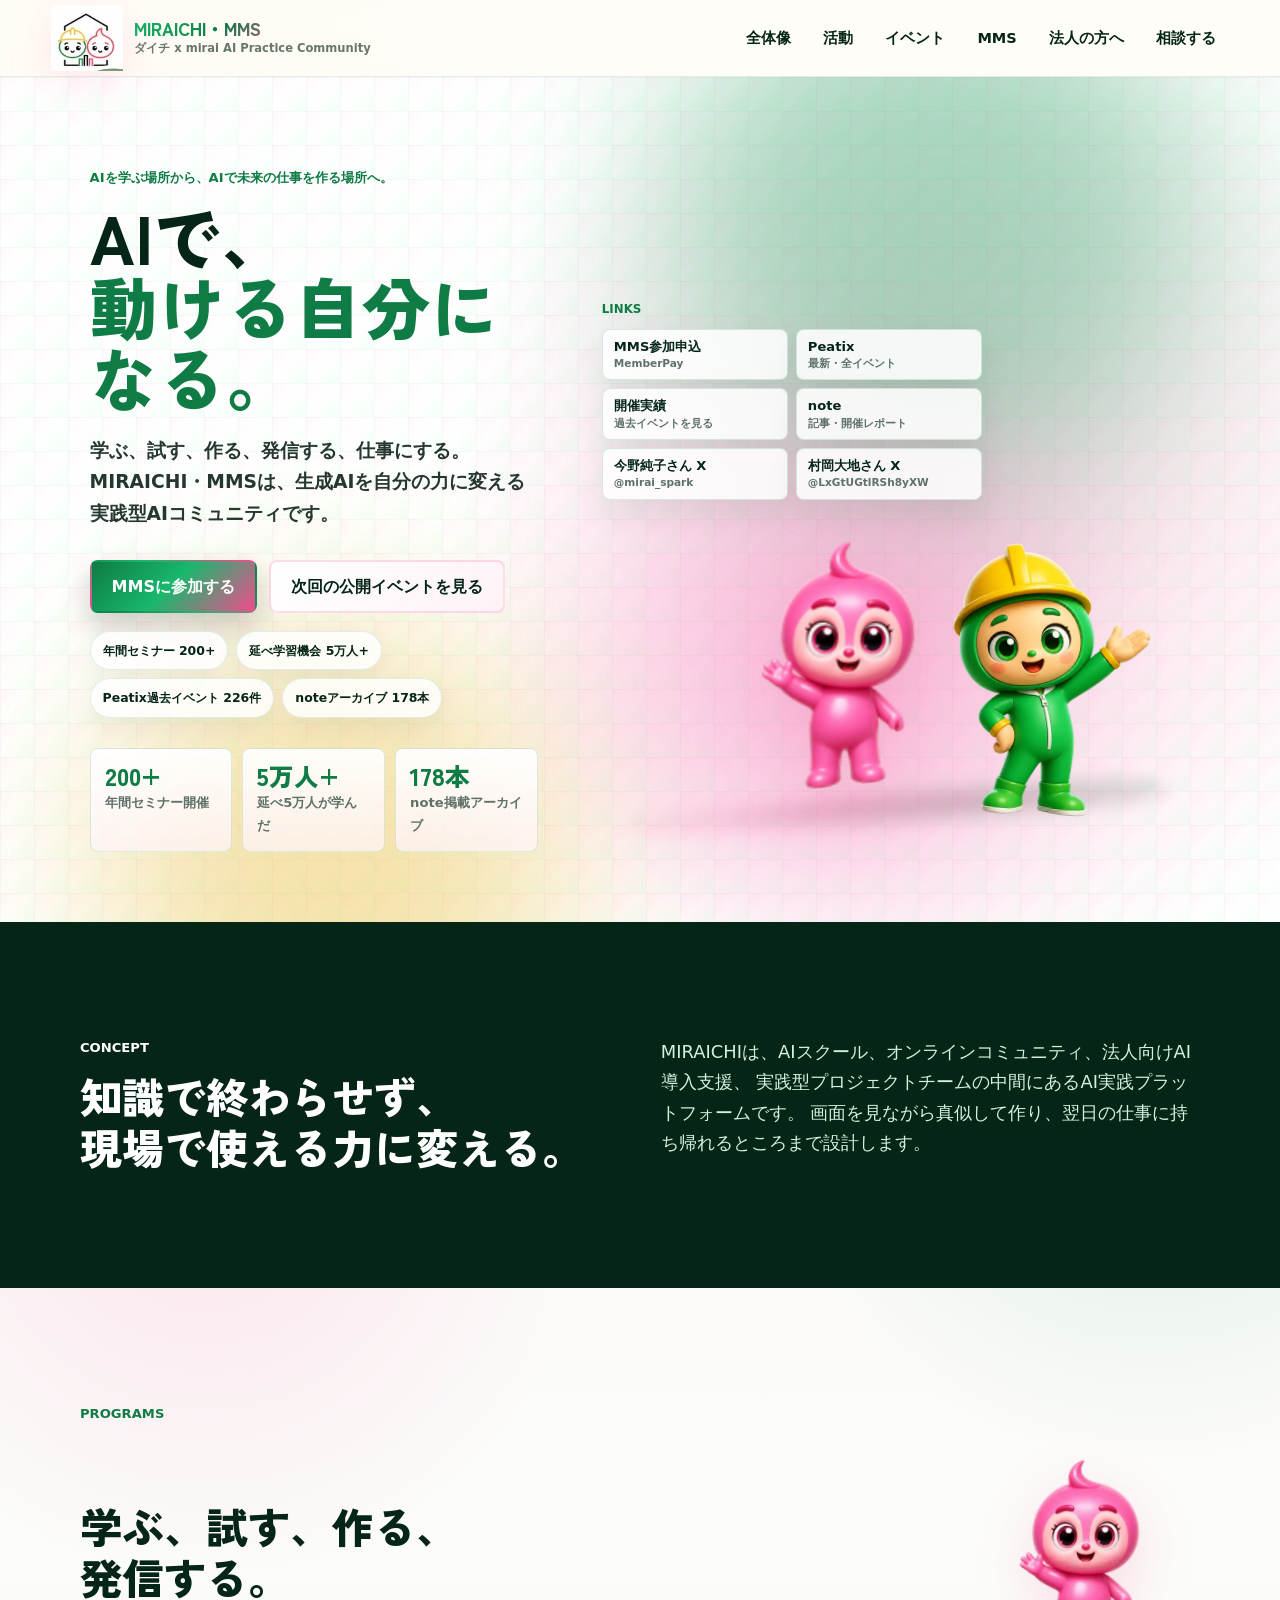
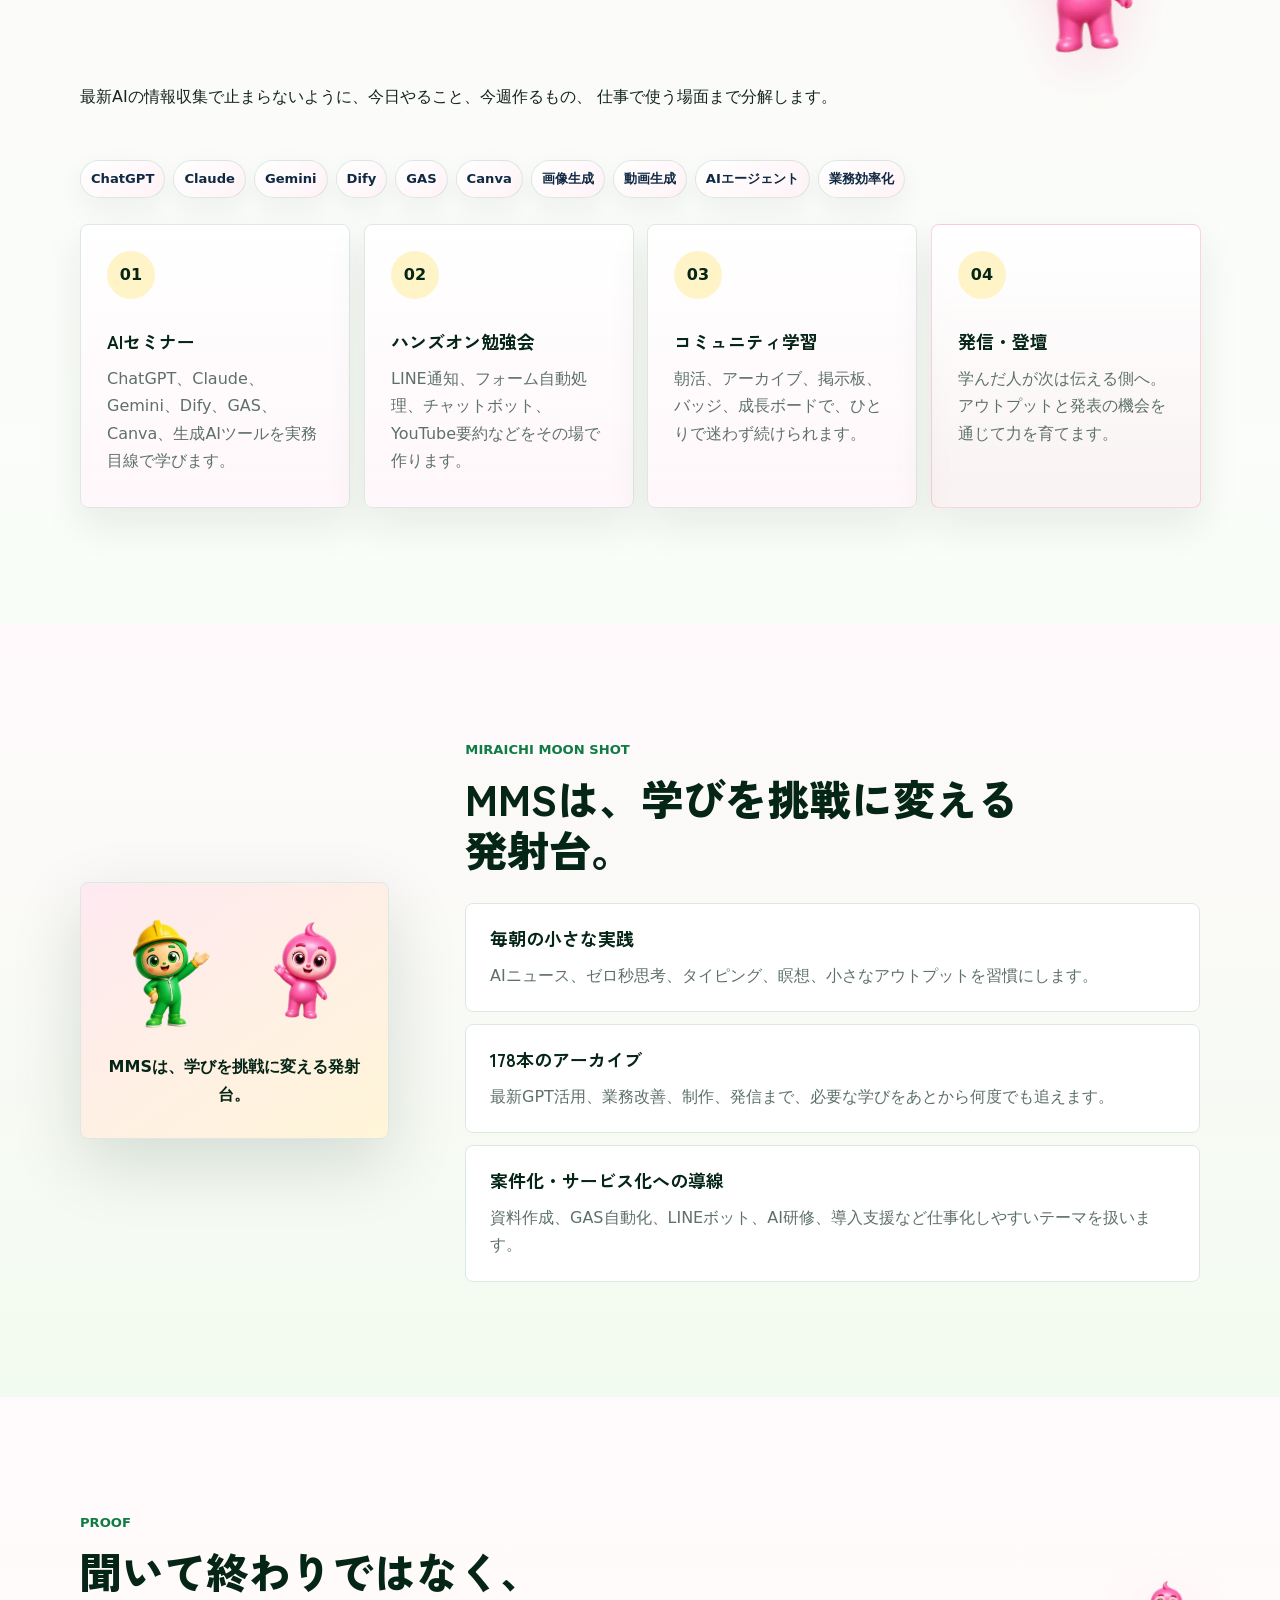
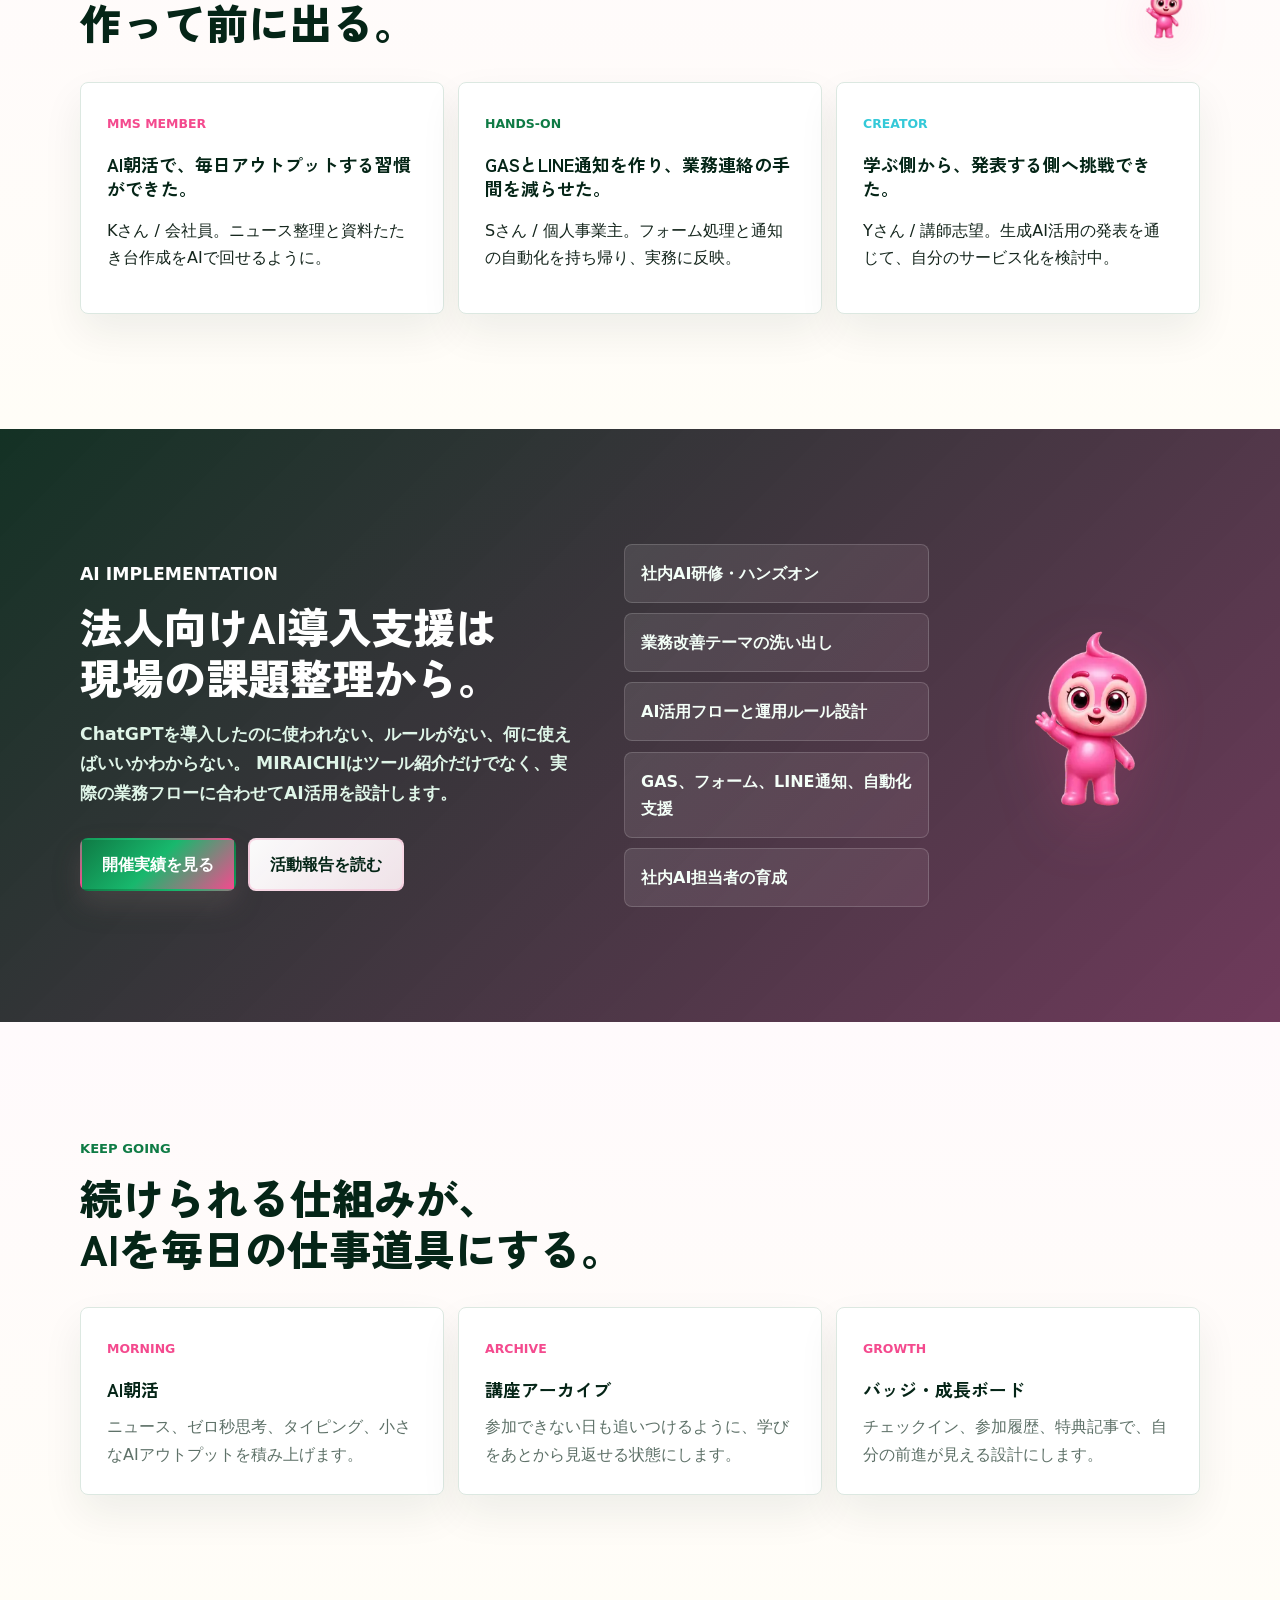
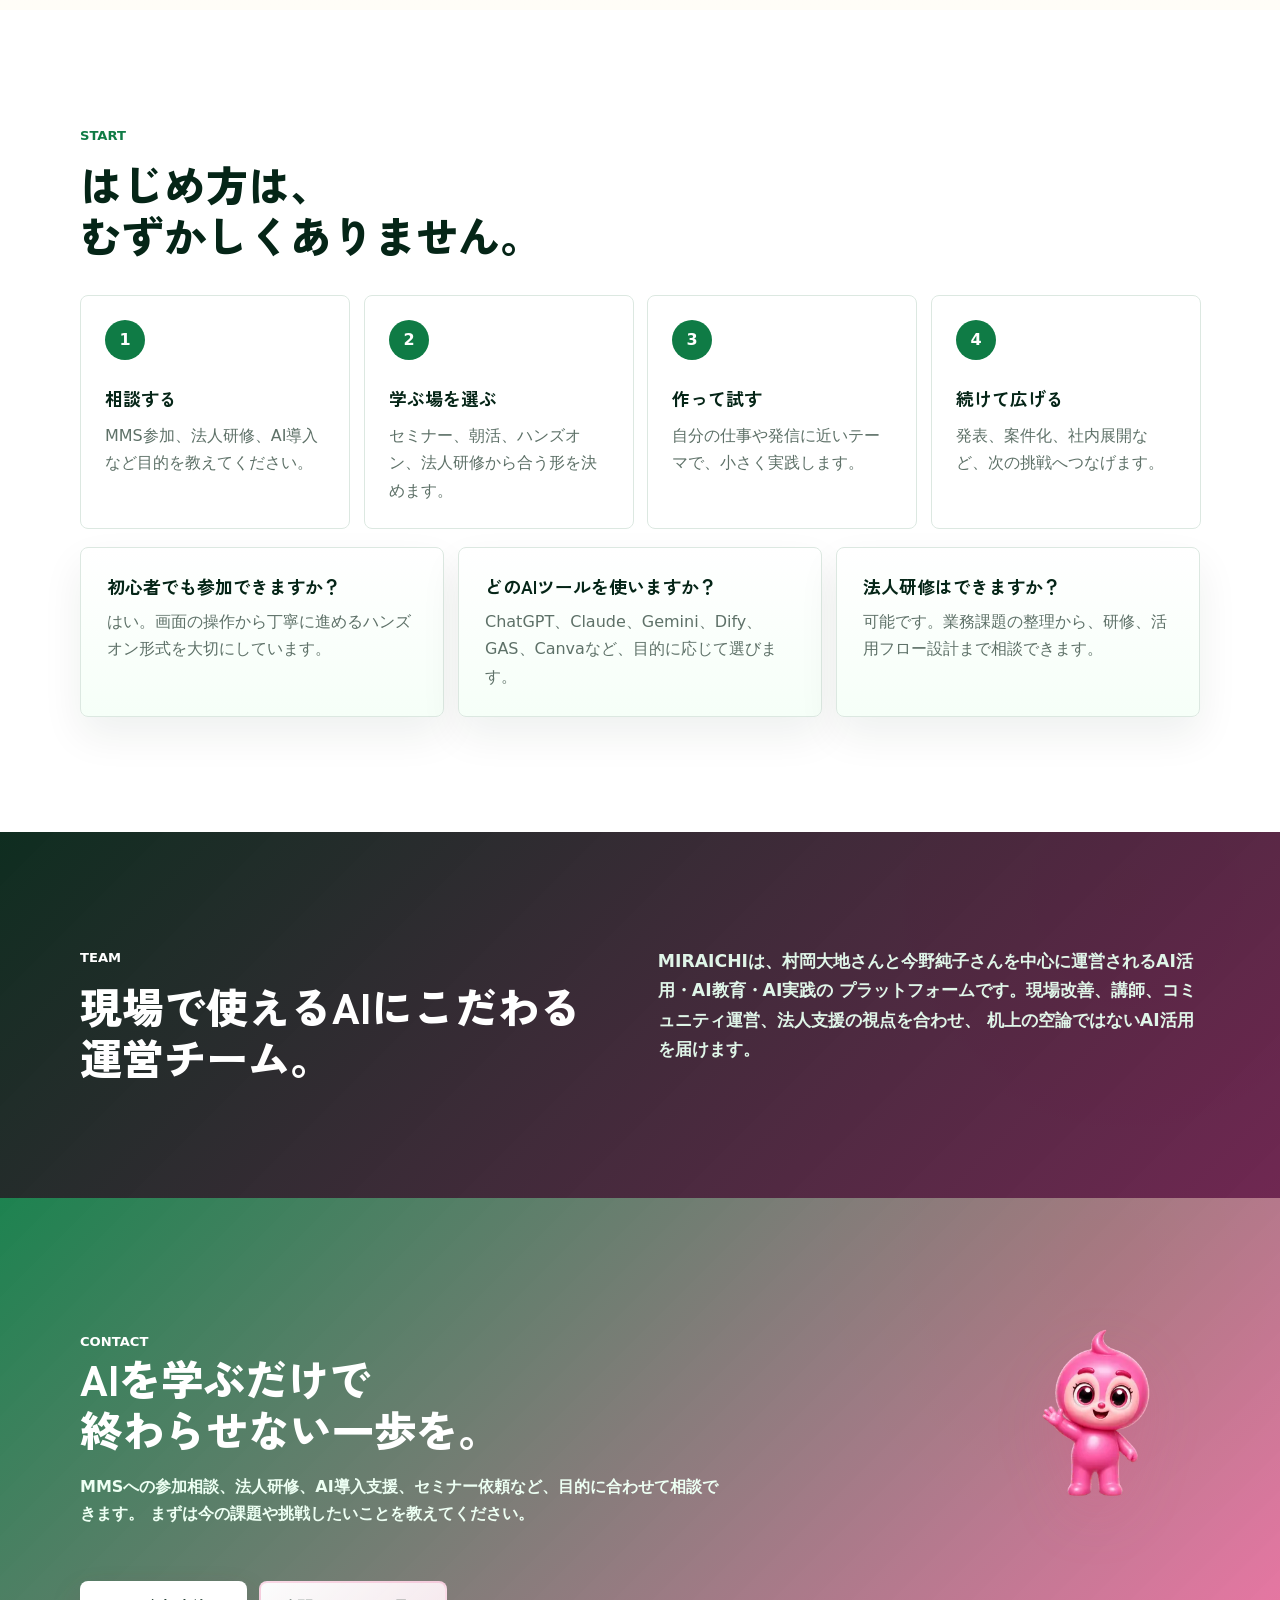
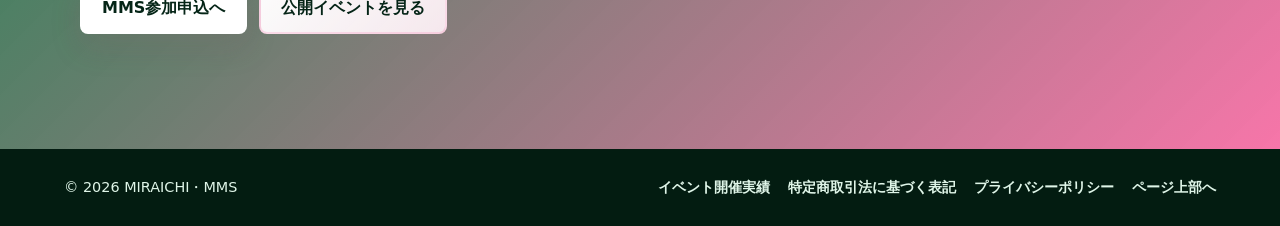
==== index.html @ 36fb7cb3 "Rename mascots to Daichi and mirai" ====
<!doctype html>
<html lang="ja">
  <head>
    <meta charset="utf-8" />
    <meta name="viewport" content="width=device-width, initial-scale=1" />
    <meta
      name="description"
      content="MIRAICHI・MMSは、生成AIを学び、試し、作り、発信し、仕事に変えるためのAI実践コミュニティです。個人の学習継続から法人のAI導入支援まで伴走します。"
    />
    <meta property="og:type" content="website" />
    <meta property="og:locale" content="ja_JP" />
    <meta property="og:site_name" content="MIRAICHI・MMS" />
    <meta property="og:title" content="MIRAICHI・MMS | AIで動ける人を育てる実践コミュニティ" />
    <meta
      property="og:description"
      content="学ぶ、試す、作る、発信する、仕事にする。生成AIを自分の力に変えるAI実践コミュニティです。"
    />
    <!-- TODO: 公開ドメイン確定後、og:imageを https://.../assets/og-miraichi-mms.png の絶対URLへ差し替える -->
    <meta property="og:image" content="assets/og-miraichi-mms.png" />
    <meta name="twitter:card" content="summary_large_image" />
    <link rel="canonical" href="/" />
    <title>MIRAICHI・MMS | AIで動ける人を育てる実践コミュニティ</title>
    <link rel="icon" href="favicon.svg" type="image/svg+xml" />
    <link rel="preconnect" href="https://fonts.googleapis.com" />
    <link rel="preconnect" href="https://fonts.gstatic.com" crossorigin />
    <link
      href="https://fonts.googleapis.com/css2?family=Zen+Kaku+Gothic+New:wght@700;900&display=swap&text=%2B0123456789ABCDEFGHIJKLMNOPQRSTUVWXYZabcdefghijklmnopqrstuvwxyz%E3%80%81%E3%80%82%E3%81%82%E3%81%84%E3%81%88%E3%81%8B%E3%81%8C%E3%81%8D%E3%81%8F%E3%81%91%E3%81%92%E3%81%93%E3%81%95%E3%81%97%E3%81%98%E3%81%99%E3%81%9A%E3%81%9B%E3%81%9F%E3%81%A0%E3%81%A3%E3%81%A5%E3%81%A6%E3%81%A7%E3%81%A8%E3%81%A9%E3%81%AA%E3%81%AB%E3%81%AE%E3%81%AF%E3%81%B6%E3%81%B8%E3%81%BE%E3%81%BF%E3%82%80%E3%82%81%E3%82%82%E3%82%89%E3%82%8A%E3%82%8B%E3%82%8C%E3%82%8F%E3%82%92%E3%82%93%E3%82%A2%E3%82%A3%E3%82%A4%E3%82%A6%E3%82%AA%E3%82%AB%E3%82%B0%E3%82%B3%E3%82%B5%E3%82%B7%E3%82%B8%E3%82%B9%E3%82%BA%E3%82%BB%E3%83%81%E3%83%83%E3%83%84%E3%83%86%E3%83%88%E3%83%89%E3%83%8A%E3%83%8B%E3%83%8F%E3%83%90%E3%83%93%E3%83%96%E3%83%97%E3%83%9C%E3%83%9D%E3%83%9F%E3%83%A0%E3%83%A5%E3%83%A9%E3%83%AA%E3%83%AB%E3%83%AD%E3%83%B3%E3%83%BB%E3%83%BC%E4%B8%80%E4%B8%8A%E4%BA%8B%E4%BA%BA%E4%BB%95%E4%BB%A5%E4%BB%B6%E4%BC%9A%E4%BD%9C%E4%BD%BF%E4%BF%A1%E4%BF%AE%E5%81%B4%E5%85%A5%E5%85%B7%E5%87%BA%E5%88%86%E5%88%9D%E5%89%8D%E5%8A%9B%E5%8A%A0%E5%8B%89%E5%8B%95%E5%8B%99%E5%8C%96%E5%8F%82%E5%8F%96%E5%90%91%E5%95%86%E5%96%B6%E5%9F%BA%E5%A0%B4%E5%A3%87%E5%A4%89%E5%AD%A6%E5%AE%9A%E5%AE%9F%E5%B0%8E%E5%B0%8F%E5%BA%83%E5%BA%A7%E5%BC%95%E5%BC%B7%E5%BF%83%E6%85%A3%E6%88%90%E6%88%A6%E6%89%8B%E6%8C%91%E6%8F%B4%E6%94%AF%E6%95%B4%E6%96%B9%E6%97%A5%E6%9C%9D%E6%9C%AC%E6%A1%88%E6%A5%AD%E6%AD%A9%E6%AF%8E%E6%B3%95%E6%B4%BB%E6%B8%9B%E7%89%B9%E7%8F%BE%E7%90%86%E7%99%BA%E7%99%BB%E7%9B%B8%E7%9F%A5%E7%A0%94%E7%B5%82%E7%B5%84%E7%B5%A1%E7%B6%9A%E7%B7%9A%E7%BF%92%E8%80%85%E8%81%9E%E8%87%AA%E8%A1%A8%E8%A8%98%E8%A9%A6%E8%AA%B2%E8%AB%87%E8%AC%9B%E8%AD%98%E8%B7%B5%E9%80%9A%E9%80%A3%E9%81%8B%E9%81%93%E9%81%B8%E9%95%B7%E9%96%93%E9%A1%8C%EF%BC%9F"
      rel="stylesheet"
      media="print"
      onload="this.media='all'"
    />
    <noscript>
      <link
        href="https://fonts.googleapis.com/css2?family=Zen+Kaku+Gothic+New:wght@700;900&display=swap&text=%2B0123456789ABCDEFGHIJKLMNOPQRSTUVWXYZabcdefghijklmnopqrstuvwxyz%E3%80%81%E3%80%82%E3%81%82%E3%81%84%E3%81%88%E3%81%8B%E3%81%8C%E3%81%8D%E3%81%8F%E3%81%91%E3%81%92%E3%81%93%E3%81%95%E3%81%97%E3%81%98%E3%81%99%E3%81%9A%E3%81%9B%E3%81%9F%E3%81%A0%E3%81%A3%E3%81%A5%E3%81%A6%E3%81%A7%E3%81%A8%E3%81%A9%E3%81%AA%E3%81%AB%E3%81%AE%E3%81%AF%E3%81%B6%E3%81%B8%E3%81%BE%E3%81%BF%E3%82%80%E3%82%81%E3%82%82%E3%82%89%E3%82%8A%E3%82%8B%E3%82%8C%E3%82%8F%E3%82%92%E3%82%93%E3%82%A2%E3%82%A3%E3%82%A4%E3%82%A6%E3%82%AA%E3%82%AB%E3%82%B0%E3%82%B3%E3%82%B5%E3%82%B7%E3%82%B8%E3%82%B9%E3%82%BA%E3%82%BB%E3%83%81%E3%83%83%E3%83%84%E3%83%86%E3%83%88%E3%83%89%E3%83%8A%E3%83%8B%E3%83%8F%E3%83%90%E3%83%93%E3%83%96%E3%83%97%E3%83%9C%E3%83%9D%E3%83%9F%E3%83%A0%E3%83%A5%E3%83%A9%E3%83%AA%E3%83%AB%E3%83%AD%E3%83%B3%E3%83%BB%E3%83%BC%E4%B8%80%E4%B8%8A%E4%BA%8B%E4%BA%BA%E4%BB%95%E4%BB%A5%E4%BB%B6%E4%BC%9A%E4%BD%9C%E4%BD%BF%E4%BF%A1%E4%BF%AE%E5%81%B4%E5%85%A5%E5%85%B7%E5%87%BA%E5%88%86%E5%88%9D%E5%89%8D%E5%8A%9B%E5%8A%A0%E5%8B%89%E5%8B%95%E5%8B%99%E5%8C%96%E5%8F%82%E5%8F%96%E5%90%91%E5%95%86%E5%96%B6%E5%9F%BA%E5%A0%B4%E5%A3%87%E5%A4%89%E5%AD%A6%E5%AE%9A%E5%AE%9F%E5%B0%8E%E5%B0%8F%E5%BA%83%E5%BA%A7%E5%BC%95%E5%BC%B7%E5%BF%83%E6%85%A3%E6%88%90%E6%88%A6%E6%89%8B%E6%8C%91%E6%8F%B4%E6%94%AF%E6%95%B4%E6%96%B9%E6%97%A5%E6%9C%9D%E6%9C%AC%E6%A1%88%E6%A5%AD%E6%AD%A9%E6%AF%8E%E6%B3%95%E6%B4%BB%E6%B8%9B%E7%89%B9%E7%8F%BE%E7%90%86%E7%99%BA%E7%99%BB%E7%9B%B8%E7%9F%A5%E7%A0%94%E7%B5%82%E7%B5%84%E7%B5%A1%E7%B6%9A%E7%B7%9A%E7%BF%92%E8%80%85%E8%81%9E%E8%87%AA%E8%A1%A8%E8%A8%98%E8%A9%A6%E8%AA%B2%E8%AB%87%E8%AC%9B%E8%AD%98%E8%B7%B5%E9%80%9A%E9%80%A3%E9%81%8B%E9%81%93%E9%81%B8%E9%95%B7%E9%96%93%E9%A1%8C%EF%BC%9F"
        rel="stylesheet"
      />
    </noscript>
    <link
      rel="preload"
      as="image"
      href="assets/miraichi-3d-main-360.webp"
      imagesrcset="assets/miraichi-3d-main-360.webp 360w, assets/miraichi-3d-main-640.webp 640w, assets/miraichi-3d-main-840.webp 840w"
      imagesizes="(max-width: 768px) 176px, (max-width: 1312px) 32vw, 420px"
      type="image/webp"
    />
    <link rel="stylesheet" href="styles.css" />
  </head>
  <body>
    <header class="site-header" data-header>
      <a class="brand" href="#top" aria-label="MIRAICHI・MMS トップへ">
        <picture class="brand-logo">
          <source srcset="assets/_unused/miraichi-logo.webp" type="image/webp" />
          <img src="assets/_unused/miraichi-logo.png" alt="MIRAICHI・MMSロゴ" width="128" height="118" />
        </picture>
        <span>
          <strong>MIRAICHI・MMS</strong>
          <small>ダイチ x mirai AI Practice Community</small>
        </span>
      </a>

      <button class="menu-toggle" type="button" aria-label="メニューを開く" aria-expanded="false" data-menu-toggle>
        <span></span>
        <span></span>
      </button>

      <nav class="site-nav" data-nav>
        <a href="#about">全体像</a>
        <a href="#programs">活動</a>
        <a href="events.html">イベント</a>
        <a href="#mms">MMS</a>
        <a href="#business">法人の方へ</a>
        <a href="#contact">相談する</a>
      </nav>
    </header>

    <main id="top">
      <section class="hero" aria-labelledby="hero-title">
        <div class="hero-bg" aria-hidden="true">
          <span class="mesh-blob mesh-blob-green"></span>
          <span class="mesh-blob mesh-blob-gold"></span>
          <span class="mesh-blob mesh-blob-pink"></span>
        </div>

        <div class="hero-copy">
          <p class="eyebrow">AIを学ぶ場所から、AIで未来の仕事を作る場所へ。</p>
          <h1 id="hero-title"><span>AIで、</span><span>動ける自分に</span><span>なる。</span></h1>
          <div class="hero-mobile-duo" aria-label="MIRAICHIのダイチとmiraiのメインキャラクター">
            <picture>
              <source srcset="assets/miraichi-3d-main-360.webp" type="image/webp" />
              <img src="assets/miraichi-3d-main-360.png" alt="ダイチ" width="360" height="360" loading="eager" decoding="async" />
            </picture>
            <picture>
              <source srcset="assets/miraichi-3d-pink-320.webp" type="image/webp" />
              <img src="assets/miraichi-3d-pink-320.png" alt="mirai" width="320" height="320" loading="eager" decoding="async" />
            </picture>
          </div>
          <p class="lead">
            学ぶ、試す、作る、発信する、仕事にする。<span class="no-break">MIRAICHI・MMSは、</span><span class="mobile-line">生成AIを自分の力に変える</span>
            <span class="mobile-line">実践型AIコミュニティです。</span>
          </p>

          <div class="hero-actions" aria-label="主要アクション">
            <a class="button primary" href="https://miraichi.memberpay.jp/plan/item/li54pja" target="_blank" rel="noopener">MMSに参加する</a>
            <a class="button secondary" href="https://peatix.com/group/16331864/events" target="_blank" rel="noopener">次回の公開イベントを見る</a>
          </div>

          <div class="hero-proof-strip" aria-label="公開実績">
            <span>年間セミナー 200+</span>
            <span>延べ学習機会 5万人+</span>
            <span>Peatix過去イベント 226件</span>
            <span>noteアーカイブ 178本</span>
          </div>

          <div class="mobile-hero-links" aria-label="MIRAICHIの外部リンク">
            <a href="https://miraichi.memberpay.jp/plan/item/li54pja" target="_blank" rel="noopener">MMS参加申込</a>
            <a href="https://peatix.com/group/16331864/events" target="_blank" rel="noopener">Peatix</a>
            <a href="events.html">開催実績</a>
            <a href="https://note.com/miraichi_ai" target="_blank" rel="noopener">note</a>
            <a href="https://x.com/mirai_spark" target="_blank" rel="noopener">X</a>
          </div>

          <dl class="hero-stats" aria-label="MIRAICHIの実績">
            <div>
              <dt>200+</dt>
              <dd>年間セミナー開催</dd>
            </div>
            <div>
              <dt>5万人+</dt>
              <dd>延べ5万人が学んだ</dd>
            </div>
            <div>
              <dt>178本</dt>
              <dd>note掲載アーカイブ</dd>
            </div>
          </dl>
        </div>

        <div class="hero-visual" aria-label="ダイチとmirai">
          <div class="hero-links-panel" aria-label="MIRAICHIのリンク">
            <p>Links</p>
            <a href="https://miraichi.memberpay.jp/plan/item/li54pja" target="_blank" rel="noopener">
              <strong>MMS参加申込</strong>
              <span>MemberPay</span>
            </a>
            <a href="https://peatix.com/group/16331864/events" target="_blank" rel="noopener">
              <strong>Peatix</strong>
              <span>最新・全イベント</span>
            </a>
            <a href="events.html">
              <strong>開催実績</strong>
              <span>過去イベントを見る</span>
            </a>
            <a href="https://note.com/miraichi_ai" target="_blank" rel="noopener">
              <strong>note</strong>
              <span>記事・開催レポート</span>
            </a>
            <a href="https://x.com/mirai_spark" target="_blank" rel="noopener">
              <strong>今野純子さん X</strong>
              <span>@mirai_spark</span>
            </a>
            <a href="https://x.com/LxGtUGtlRSh8yXW" target="_blank" rel="noopener">
              <strong>村岡大地さん X</strong>
              <span>@LxGtUGtlRSh8yXW</span>
            </a>
          </div>
          <span class="mascot-shadow" aria-hidden="true"></span>
          <picture class="hero-mascot-pink">
            <img
              src="assets/miraichi-3d-pink-180.png"
              srcset="
                assets/miraichi-3d-pink-180.png 180w,
                assets/miraichi-3d-pink-320.png 320w
              "
              sizes="(max-width: 1312px) 12vw, 180px"
              alt="mirai"
              width="180"
              height="180"
              loading="eager"
              decoding="async"
            />
          </picture>
          <picture class="hero-mascot">
            <source
              srcset="
                assets/miraichi-3d-main-360.webp 360w,
                assets/miraichi-3d-main-640.webp 640w,
                assets/miraichi-3d-main-840.webp 840w
              "
              sizes="(max-width: 1312px) 32vw, 420px"
              type="image/webp"
            />
            <img
              src="assets/miraichi-3d-main-640.png"
              srcset="
                assets/miraichi-3d-main-360.png 360w,
                assets/miraichi-3d-main-640.png 640w,
                assets/miraichi-3d-main-840.png 840w
              "
              sizes="(max-width: 1312px) 32vw, 420px"
              alt="ダイチ"
              width="640"
              height="640"
              loading="eager"
              decoding="async"
            />
          </picture>
        </div>
      </section>

      <section class="intro band" id="about" aria-labelledby="about-title">
        <div class="section-inner intro-grid">
          <div>
            <p class="section-kicker">Concept</p>
            <h2 id="about-title"><span>知識で終わらせず、</span><span>現場で使える力に変える。</span></h2>
          </div>
          <p>
            MIRAICHIは、AIスクール、オンラインコミュニティ、法人向けAI導入支援、
            実践型プロジェクトチームの中間にあるAI実践プラットフォームです。
            画面を見ながら真似して作り、翌日の仕事に持ち帰れるところまで設計します。
          </p>
        </div>
      </section>

      <section class="section" id="programs" aria-labelledby="programs-title">
        <div class="section-inner">
          <div class="section-heading">
            <p class="section-kicker">Programs</p>
            <h2 id="programs-title"><span>学ぶ、試す、作る、</span><span>発信する。</span></h2>
            <p>
              最新AIの情報収集で止まらないように、今日やること、今週作るもの、
              仕事で使う場面まで分解します。
            </p>
            <picture class="section-pink-badge">
              <source srcset="assets/miraichi-3d-pink-320.webp" type="image/webp" />
              <img src="assets/miraichi-3d-pink-320.png" alt="mirai" width="320" height="320" loading="lazy" decoding="async" />
            </picture>
          </div>

          <div class="tool-strip" aria-label="MIRAICHIで扱うAIツールやテーマ">
            <span>ChatGPT</span>
            <span>Claude</span>
            <span>Gemini</span>
            <span>Dify</span>
            <span>GAS</span>
            <span>Canva</span>
            <span>画像生成</span>
            <span>動画生成</span>
            <span>AIエージェント</span>
            <span>業務効率化</span>
          </div>

          <div class="service-grid">
            <article class="service-card">
              <span class="service-icon">01</span>
              <h3>AIセミナー</h3>
              <p>ChatGPT、Claude、Gemini、Dify、GAS、Canva、生成AIツールを実務目線で学びます。</p>
            </article>
            <article class="service-card">
              <span class="service-icon">02</span>
              <h3>ハンズオン勉強会</h3>
              <p>LINE通知、フォーム自動処理、チャットボット、YouTube要約などをその場で作ります。</p>
            </article>
            <article class="service-card">
              <span class="service-icon">03</span>
              <h3>コミュニティ学習</h3>
              <p>朝活、アーカイブ、掲示板、バッジ、成長ボードで、ひとりで迷わず続けられます。</p>
            </article>
            <article class="service-card accent">
              <span class="service-icon">04</span>
              <h3>発信・登壇</h3>
              <p>学んだ人が次は伝える側へ。アウトプットと発表の機会を通じて力を育てます。</p>
            </article>
          </div>
        </div>
      </section>

      <section class="section mms-section" id="mms" aria-labelledby="mms-title">
        <div class="section-inner mms-grid">
          <div class="mascot-panel">
            <picture>
              <source srcset="assets/miraichi-3d-main-360.webp" type="image/webp" />
              <img
                src="assets/miraichi-3d-main-360.png"
                alt="ダイチ"
                width="360"
                height="360"
                loading="lazy"
                decoding="async"
              />
            </picture>
            <picture class="mascot-panel-pink">
              <source srcset="assets/miraichi-3d-pink-320.webp" type="image/webp" />
              <img
                src="assets/miraichi-3d-pink-320.png"
                alt="mirai"
                width="320"
                height="320"
                loading="lazy"
                decoding="async"
              />
            </picture>
            <p>MMSは、学びを挑戦に変える発射台。</p>
          </div>

          <div>
            <p class="section-kicker">MIRAICHI Moon Shot</p>
            <h2 id="mms-title"><span>MMSは、学びを挑戦に変える</span><span>発射台。</span></h2>
            <div class="reason-list">
              <article>
                <h3>毎朝の小さな実践</h3>
                <p>AIニュース、ゼロ秒思考、タイピング、瞑想、小さなアウトプットを習慣にします。</p>
              </article>
              <article>
                <h3>178本のアーカイブ</h3>
                <p>最新GPT活用、業務改善、制作、発信まで、必要な学びをあとから何度でも追えます。</p>
              </article>
              <article>
                <h3>案件化・サービス化への導線</h3>
                <p>資料作成、GAS自動化、LINEボット、AI研修、導入支援など仕事化しやすいテーマを扱います。</p>
              </article>
            </div>
          </div>
        </div>
      </section>

      <section class="section proof-section" aria-labelledby="proof-title">
        <div class="section-inner">
          <div class="section-heading compact with-badge">
            <div>
              <p class="section-kicker">Proof</p>
              <h2 id="proof-title"><span>聞いて終わりではなく、</span><span>作って前に出る。</span></h2>
            </div>
            <picture>
              <source srcset="assets/miraichi-3d-pink-180.webp" type="image/webp" />
              <img
                src="assets/miraichi-3d-pink-180.png"
                alt="mirai"
                width="180"
                height="180"
                loading="lazy"
                decoding="async"
              />
            </picture>
          </div>

          <div class="voice-grid">
            <article>
              <span>MMS Member</span>
              <h3>AI朝活で、毎日アウトプットする習慣ができた。</h3>
              <p>Kさん / 会社員。ニュース整理と資料たたき台作成をAIで回せるように。</p>
            </article>
            <article>
              <span>Hands-on</span>
              <h3>GASとLINE通知を作り、業務連絡の手間を減らせた。</h3>
              <p>Sさん / 個人事業主。フォーム処理と通知の自動化を持ち帰り、実務に反映。</p>
            </article>
            <article>
              <span>Creator</span>
              <h3>学ぶ側から、発表する側へ挑戦できた。</h3>
              <p>Yさん / 講師志望。生成AI活用の発表を通じて、自分のサービス化を検討中。</p>
            </article>
          </div>
        </div>
      </section>

      <section class="section business-section" id="business" aria-labelledby="business-title">
        <div class="section-inner business-grid">
          <div>
            <p class="section-kicker">AI Implementation</p>
            <h2 id="business-title"><span>法人向けAI導入支援は</span><span>現場の課題整理から。</span></h2>
            <p>
              ChatGPTを導入したのに使われない、ルールがない、何に使えばいいかわからない。
              MIRAICHIはツール紹介だけでなく、実際の業務フローに合わせてAI活用を設計します。
            </p>
            <div class="hero-actions" aria-label="法人向け導線">
              <a class="button primary" href="events.html">開催実績を見る</a>
              <a class="button secondary" href="https://note.com/miraichi_ai" target="_blank" rel="noopener">活動報告を読む</a>
            </div>
          </div>
          <ul class="business-list">
            <li>社内AI研修・ハンズオン</li>
            <li>業務改善テーマの洗い出し</li>
            <li>AI活用フローと運用ルール設計</li>
            <li>GAS、フォーム、LINE通知、自動化支援</li>
            <li>社内AI担当者の育成</li>
          </ul>
          <picture class="business-pink-mascot">
            <source srcset="assets/miraichi-3d-pink-320.webp" type="image/webp" />
            <img src="assets/miraichi-3d-pink-320.png" alt="mirai" width="320" height="320" loading="lazy" decoding="async" />
          </picture>
        </div>
      </section>

      <section class="section systems-section" id="flow" aria-labelledby="flow-title">
        <div class="section-inner">
          <div class="section-heading compact">
            <p class="section-kicker">Keep Going</p>
            <h2 id="flow-title"><span>続けられる仕組みが、</span><span>AIを毎日の仕事道具にする。</span></h2>
          </div>
          <div class="audience-grid">
            <article>
              <span>Morning</span>
              <h3>AI朝活</h3>
              <p>ニュース、ゼロ秒思考、タイピング、小さなAIアウトプットを積み上げます。</p>
            </article>
            <article>
              <span>Archive</span>
              <h3>講座アーカイブ</h3>
              <p>参加できない日も追いつけるように、学びをあとから見返せる状態にします。</p>
            </article>
            <article>
              <span>Growth</span>
              <h3>バッジ・成長ボード</h3>
              <p>チェックイン、参加履歴、特典記事で、自分の前進が見える設計にします。</p>
            </article>
          </div>
        </div>
      </section>

      <section class="section steps-section" aria-labelledby="steps-title">
        <div class="section-inner">
          <div class="section-heading compact">
            <p class="section-kicker">Start</p>
            <h2 id="steps-title"><span>はじめ方は、</span><span>むずかしくありません。</span></h2>
          </div>
          <div class="steps-faq-grid">
            <ol class="flow">
              <li>
                <span>1</span>
                <h3>相談する</h3>
                <p>MMS参加、法人研修、AI導入など目的を教えてください。</p>
              </li>
              <li>
                <span>2</span>
                <h3>学ぶ場を選ぶ</h3>
                <p>セミナー、朝活、ハンズオン、法人研修から合う形を決めます。</p>
              </li>
              <li>
                <span>3</span>
                <h3>作って試す</h3>
                <p>自分の仕事や発信に近いテーマで、小さく実践します。</p>
              </li>
              <li>
                <span>4</span>
                <h3>続けて広げる</h3>
                <p>発表、案件化、社内展開など、次の挑戦へつなげます。</p>
              </li>
            </ol>
            <div class="faq-list">
              <article>
                <h3>初心者でも参加できますか？</h3>
                <p>はい。画面の操作から丁寧に進めるハンズオン形式を大切にしています。</p>
              </article>
              <article>
                <h3>どのAIツールを使いますか？</h3>
                <p>ChatGPT、Claude、Gemini、Dify、GAS、Canvaなど、目的に応じて選びます。</p>
              </article>
              <article>
                <h3>法人研修はできますか？</h3>
                <p>可能です。業務課題の整理から、研修、活用フロー設計まで相談できます。</p>
              </article>
            </div>
          </div>
        </div>
      </section>

      <section class="section leader-section" aria-labelledby="leader-title">
        <div class="section-inner leader-grid">
          <div>
            <p class="section-kicker">Team</p>
            <h2 id="leader-title"><span>現場で使えるAIにこだわる</span><span>運営チーム。</span></h2>
          </div>
          <p>
            MIRAICHIは、村岡大地さんと今野純子さんを中心に運営されるAI活用・AI教育・AI実践の
            プラットフォームです。現場改善、講師、コミュニティ運営、法人支援の視点を合わせ、
            机上の空論ではないAI活用を届けます。
          </p>
        </div>
      </section>

      <section class="contact" id="contact" aria-labelledby="contact-title">
        <div class="section-inner contact-inner">
          <div>
            <p class="section-kicker">Contact</p>
            <h2 id="contact-title"><span>AIを学ぶだけで</span><span>終わらせない一歩を。</span></h2>
            <p>
              MMSへの参加相談、法人研修、AI導入支援、セミナー依頼など、目的に合わせて相談できます。
              まずは今の課題や挑戦したいことを教えてください。
            </p>
          </div>
          <picture class="contact-pink-mascot">
            <source srcset="assets/miraichi-3d-pink-320.webp" type="image/webp" />
            <img src="assets/miraichi-3d-pink-320.png" alt="mirai" width="320" height="320" loading="lazy" decoding="async" />
          </picture>
          <div class="hero-actions" aria-label="相談導線">
            <a class="button primary light" href="https://miraichi.memberpay.jp/plan/item/li54pja" target="_blank" rel="noopener">MMS参加申込へ</a>
            <a class="button secondary" href="https://peatix.com/group/16331864/events" target="_blank" rel="noopener">公開イベントを見る</a>
          </div>
        </div>
      </section>
    </main>

    <footer class="site-footer">
      <p>&copy; <span data-year></span> MIRAICHI・MMS</p>
      <nav class="footer-links" aria-label="フッターリンク">
        <a href="events.html">イベント開催実績</a>
        <a href="commercial-transactions.html">特定商取引法に基づく表記</a>
        <a href="privacy.html">プライバシーポリシー</a>
        <a href="#top">ページ上部へ</a>
      </nav>
    </footer>

    <script src="script.js"></script>
  </body>
</html>
---- styles.css ----
:root {
  --green-950: #052517;
  --green-900: #073820;
  --green-700: #0f7b45;
  --green-500: #18b86d;
  --mint-100: #e9fbef;
  --mint-50: #f6fff8;
  --yellow-500: #ffc928;
  --yellow-100: #fff4c7;
  --pink-500: #f44a8e;
  --cyan-500: #34c9d8;
  --blue-900: #102a43;
  --ink: #14251c;
  --muted: #5e7168;
  --line: #dce8e1;
  --paper: #fffdf7;
  --white: #ffffff;
  --shadow: 0 24px 70px rgba(5, 37, 23, 0.14);
  --font-sans: system-ui, -apple-system, BlinkMacSystemFont, "Hiragino Sans", "Yu Gothic", "YuGothic", Meiryo, sans-serif;
  --font-display: "Zen Kaku Gothic New", "Hiragino Sans", "Yu Gothic", "YuGothic", Meiryo, system-ui, sans-serif;
  color-scheme: light;
}

* {
  box-sizing: border-box;
}

html {
  scroll-behavior: smooth;
}

section[id] {
  scroll-margin-top: 92px;
}

body {
  margin: 0;
  overflow-x: hidden;
  background:
    radial-gradient(circle at 16% 18%, rgba(244, 74, 142, 0.12), transparent 24rem),
    radial-gradient(circle at 8% 4%, rgba(255, 201, 40, 0.16), transparent 26rem),
    radial-gradient(circle at 90% 16%, rgba(46, 166, 106, 0.16), transparent 25rem),
    linear-gradient(180deg, #fff7fb 0%, #f8fff8 42%, #ffffff 100%);
  color: var(--ink);
  font-family: var(--font-sans);
  line-height: 1.7;
}

img {
  display: block;
  max-width: 100%;
}

a {
  color: inherit;
}

.site-header {
  position: sticky;
  top: 0;
  z-index: 20;
  display: flex;
  align-items: center;
  justify-content: space-between;
  gap: 24px;
  min-height: 72px;
  padding: 10px clamp(18px, 4vw, 56px);
  background: rgba(255, 253, 247, 0.9);
  border-bottom: 1px solid rgba(220, 232, 225, 0.78);
  backdrop-filter: blur(18px);
}

.brand {
  display: inline-flex;
  align-items: center;
  gap: 11px;
  text-decoration: none;
}

.brand-logo {
  display: inline-flex;
  align-items: center;
  justify-content: center;
  width: 72px;
  height: 56px;
  flex: 0 0 auto;
}

.brand-logo img {
  width: 100%;
  height: auto;
  filter: drop-shadow(0 12px 22px rgba(244, 74, 142, 0.12));
}

.brand-mark {
  width: 48px;
  height: 48px;
  flex: 0 0 auto;
  overflow: visible;
  fill: none;
  stroke: var(--green-700);
  stroke-width: 3.2;
  stroke-linecap: round;
  stroke-linejoin: round;
  filter: drop-shadow(0 10px 22px rgba(15, 123, 69, 0.18));
}

.brand-spark {
  stroke: var(--yellow-500);
  stroke-width: 2.6;
}

.brand strong {
  display: block;
  background: linear-gradient(135deg, #18b86d 0%, #0f7b45 38%, #f44a8e 72%, #ffb533 100%);
  background-clip: text;
  -webkit-background-clip: text;
  -webkit-text-fill-color: transparent;
  color: transparent;
  font-family: var(--font-display);
  font-size: 1.12rem;
  font-weight: 900;
  line-height: 1.15;
}

.brand small {
  display: block;
  color: #67756d;
  font-size: 0.72rem;
  font-weight: 800;
}

.site-nav {
  display: flex;
  align-items: center;
  gap: 6px;
}

.site-nav a {
  border-radius: 999px;
  color: var(--green-950);
  font-size: 0.91rem;
  font-weight: 800;
  padding: 9px 13px;
  text-decoration: none;
}

.site-nav a:hover {
  background: linear-gradient(135deg, rgba(233, 251, 239, 0.96), rgba(255, 235, 244, 0.96));
}

.menu-toggle {
  display: none;
  width: 44px;
  height: 44px;
  border: 1px solid var(--line);
  border-radius: 8px;
  background: var(--white);
  color: var(--green-950);
}

.menu-toggle span {
  display: block;
  width: 20px;
  height: 2px;
  margin: 5px auto;
  background: currentColor;
}

.hero {
  position: relative;
  isolation: isolate;
  display: grid;
  grid-template-columns: minmax(0, 0.94fr) minmax(560px, 1.06fr);
  align-items: center;
  gap: clamp(28px, 5vw, 70px);
  min-height: calc(100svh - 120px);
  overflow: hidden;
  padding: clamp(52px, 7vw, 90px) clamp(18px, 7vw, 96px) clamp(42px, 6vw, 70px);
}

.hero-bg {
  position: absolute;
  inset: 0;
  z-index: -2;
  overflow: hidden;
  background:
    linear-gradient(rgba(15, 123, 69, 0.035) 1px, transparent 1px),
    linear-gradient(90deg, rgba(15, 123, 69, 0.035) 1px, transparent 1px),
    radial-gradient(circle at 74% 50%, rgba(244, 74, 142, 0.2), transparent 31rem),
    linear-gradient(135deg, #fff8fb 0%, #ffffff 44%, #f3fff7 100%);
  background-size: 34px 34px, 34px 34px, auto;
}

.mesh-blob {
  position: absolute;
  border-radius: 999px;
  filter: blur(90px);
  opacity: 0.4;
  will-change: transform;
}

.mesh-blob-green {
  top: -120px;
  right: 6%;
  width: clamp(400px, 42vw, 600px);
  height: clamp(400px, 42vw, 600px);
  background: #2ea66a;
  animation: meshDriftGreen 18s ease-in-out infinite alternate;
}

.mesh-blob-gold {
  bottom: -170px;
  left: 8%;
  width: clamp(400px, 36vw, 540px);
  height: clamp(400px, 36vw, 540px);
  background: #e8b931;
  animation: meshDriftGold 22s ease-in-out infinite alternate;
}

.mesh-blob-pink {
  right: 18%;
  bottom: 4%;
  width: clamp(360px, 34vw, 520px);
  height: clamp(360px, 34vw, 520px);
  background: #f472b6;
  opacity: 0.35;
  animation: meshDriftPink 26s ease-in-out infinite alternate;
}

.hero-copy {
  width: min(760px, 100%);
  min-width: 0;
}

h1,
h2,
h3 {
  font-family: var(--font-display);
}

.js .reveal {
  opacity: 0;
  transform: translateY(24px);
  transition:
    opacity 600ms ease-out,
    transform 600ms ease-out;
  will-change: opacity, transform;
}

.js .reveal.is-visible {
  opacity: 1;
  transform: translateY(0);
}

.eyebrow,
.section-kicker {
  margin: 0 0 12px;
  color: var(--green-700);
  font-size: 0.82rem;
  font-weight: 900;
  letter-spacing: 0;
  text-transform: uppercase;
}

h1,
h2,
h3,
p {
  overflow-wrap: break-word;
}

h1 {
  margin: 0;
  color: var(--green-950);
  font-size: clamp(4rem, 5.3vw, 5.5rem);
  font-weight: 900;
  letter-spacing: 0;
  line-height: 1.04;
}

h1 span {
  display: block;
  color: var(--green-700);
  overflow-wrap: normal;
  word-break: keep-all;
}

h1 span:first-child {
  color: var(--green-950);
}

.no-break {
  white-space: nowrap;
}

h2 {
  margin: 0;
  color: var(--green-950);
  font-size: clamp(2.15rem, 3.3vw, 3.3rem);
  font-weight: 900;
  letter-spacing: 0;
  line-height: 1.2;
  word-break: keep-all;
}

h2 span {
  display: block;
}

h2 span:only-child {
  display: inline;
}

h3 {
  margin: 0;
  color: var(--green-950);
  font-size: 1.12rem;
  line-height: 1.35;
}

.lead {
  width: min(680px, 100%);
  max-width: 100%;
  margin: 22px 0 0;
  color: #26382e;
  font-size: 1.17rem;
  font-weight: 600;
  line-break: anywhere;
  overflow-wrap: anywhere;
}

.hero-actions {
  display: flex;
  flex-wrap: wrap;
  gap: 12px;
  margin-top: 30px;
}

.hero-proof-strip {
  display: flex;
  flex-wrap: wrap;
  gap: 8px;
  margin-top: 18px;
}

.hero-proof-strip span {
  display: inline-flex;
  align-items: center;
  min-height: 34px;
  border: 1px solid rgba(15, 123, 69, 0.12);
  border-radius: 999px;
  background: rgba(255, 255, 255, 0.82);
  color: var(--green-950);
  font-size: 0.78rem;
  font-weight: 900;
  padding: 8px 12px;
  box-shadow: 0 10px 28px rgba(5, 37, 23, 0.06);
}

.mobile-hero-links {
  display: none;
}

.hero-mobile-duo {
  display: none;
}

.hero-mobile-duo picture {
  width: clamp(156px, 34vw, 230px);
  aspect-ratio: 1;
}

.hero-mobile-duo img {
  width: 100%;
  height: 100%;
  object-fit: contain;
}

.button {
  display: inline-flex;
  align-items: center;
  justify-content: center;
  min-height: 48px;
  border: 2px solid transparent;
  border-radius: 8px;
  font-weight: 900;
  padding: 11px 20px;
  text-decoration: none;
  transition:
    transform 180ms ease,
    box-shadow 180ms ease,
    background 180ms ease,
    filter 180ms ease,
    border-color 180ms ease;
}

.button.primary {
  background: linear-gradient(135deg, var(--green-700) 0%, var(--green-500) 48%, var(--pink-500) 100%);
  box-shadow:
    0 14px 30px rgba(15, 123, 69, 0.18),
    0 12px 28px rgba(244, 74, 142, 0.16);
  color: var(--white);
}

.button.secondary {
  background: linear-gradient(135deg, rgba(255, 255, 255, 0.98), rgba(255, 241, 247, 0.92));
  border-color: rgba(244, 74, 142, 0.18);
  color: var(--green-950);
}

.button.light {
  background: var(--white);
  color: var(--green-950);
}

.button:focus-visible,
.site-nav a:focus-visible,
.brand:focus-visible,
.footer-links a:focus-visible,
.hero-links-panel a:focus-visible,
.mobile-hero-links a:focus-visible,
.menu-toggle:focus-visible {
  outline: 2px solid var(--yellow-500);
  outline-offset: 3px;
}

.hero-stats {
  display: grid;
  grid-template-columns: repeat(3, minmax(0, 1fr));
  gap: 10px;
  width: min(620px, 100%);
  margin: 30px 0 0;
}

.hero-stats div {
  min-width: 0;
  border: 1px solid rgba(15, 123, 69, 0.14);
  border-radius: 8px;
  background: linear-gradient(180deg, rgba(255, 255, 255, 0.92), rgba(255, 244, 249, 0.72));
  padding: 14px;
}

.hero-stats dt {
  color: var(--green-700);
  font-family: var(--font-display);
  font-size: 1.55rem;
  font-weight: 900;
  line-height: 1;
}

.hero-stats dd {
  margin: 5px 0 0;
  color: var(--muted);
  font-size: 0.82rem;
  font-weight: 800;
}

.hero-visual {
  position: relative;
  align-self: stretch;
  display: grid;
  align-items: center;
  min-width: 0;
  min-height: 640px;
  perspective: 1100px;
}

.hero-links-panel {
  position: absolute;
  top: 132px;
  left: 0;
  z-index: 3;
  display: grid;
  gap: 8px;
  grid-template-columns: repeat(2, minmax(0, 1fr));
  width: min(380px, 52vw);
  animation: none;
}

.hero-links-panel p {
  grid-column: 1 / -1;
  margin: 0 0 2px;
  color: var(--green-700);
  font-size: 0.74rem;
  font-weight: 900;
  letter-spacing: 0;
  text-transform: uppercase;
}

.hero-links-panel a,
.mobile-hero-links a {
  border: 1px solid rgba(15, 123, 69, 0.16);
  border-radius: 8px;
  background: rgba(255, 255, 255, 0.86);
  color: var(--green-950);
  text-decoration: none;
  box-shadow: 0 14px 34px rgba(5, 37, 23, 0.08);
  backdrop-filter: blur(14px);
  transition:
    transform 180ms ease,
    border-color 180ms ease,
    box-shadow 180ms ease,
    background 180ms ease;
}

.hero-links-panel a {
  display: grid;
  gap: 1px;
  padding: 9px 11px;
}

.hero-links-panel strong {
  font-size: 0.82rem;
  font-weight: 900;
  line-height: 1.25;
}

.hero-links-panel span {
  color: var(--muted);
  font-size: 0.66rem;
  font-weight: 800;
  line-height: 1.35;
}

.hero-mascot {
  position: absolute;
  right: -4%;
  bottom: 18px;
  z-index: 1;
  width: min(24vw, 340px);
  max-width: 340px;
  min-width: 280px;
  pointer-events: none;
  transform: perspective(900px) rotateY(-8deg) rotateZ(1deg);
  animation: mascotFloat 6s ease-in-out infinite;
}

.hero-mascot img {
  width: 100%;
  height: auto;
}

.hero-mascot-pink {
  position: absolute;
  right: 30%;
  bottom: 24px;
  z-index: 2;
  width: min(24vw, 340px);
  max-width: 340px;
  min-width: 280px;
  pointer-events: none;
  transform: perspective(900px) rotateY(8deg) rotateZ(-3deg);
  filter: drop-shadow(0 22px 36px rgba(244, 74, 142, 0.2));
  animation: pinkMascotFloat 5.8s ease-in-out infinite;
}

.hero-mascot-pink img {
  width: 100%;
  height: auto;
}

.mascot-shadow {
  position: absolute;
  right: -1%;
  bottom: 18px;
  z-index: 0;
  width: min(44vw, 540px);
  height: 54px;
  border-radius: 50%;
  background:
    radial-gradient(ellipse at 72% center, rgba(5, 37, 23, 0.22), transparent 56%),
    radial-gradient(ellipse at 34% center, rgba(244, 74, 142, 0.2), transparent 58%);
  filter: blur(8px);
  transform: rotate(-4deg);
  animation: mascotShadow 6s ease-in-out infinite;
}

.events-hero {
  position: relative;
  isolation: isolate;
  overflow: hidden;
  padding: clamp(56px, 7vw, 96px) clamp(18px, 5vw, 64px);
}

.events-hero-grid {
  display: grid;
  grid-template-columns: minmax(0, 1fr) minmax(180px, 320px);
  gap: clamp(24px, 5vw, 72px);
  align-items: center;
}

.events-hero-copy {
  max-width: 760px;
  padding: clamp(22px, 3vw, 30px);
  border: 1px solid rgba(255, 255, 255, 0.58);
  border-radius: 8px;
  background: linear-gradient(180deg, rgba(255, 255, 255, 0.76), rgba(255, 255, 255, 0.58));
  box-shadow: 0 24px 60px rgba(5, 37, 23, 0.08);
  backdrop-filter: blur(12px);
}

.events-hero h1 {
  max-width: 900px;
  font-size: clamp(2.5rem, 6vw, 4.5rem);
}

.events-hero h1 span {
  display: inline;
}

.events-mascot-wrap {
  position: relative;
  justify-self: center;
  width: min(360px, 38vw);
  aspect-ratio: 1 / 1.08;
}

.events-mascot-ring {
  position: absolute;
  inset: 12% 10% 18%;
  border-radius: 50%;
  background:
    radial-gradient(circle at 30% 30%, rgba(255, 255, 255, 0.95), rgba(255, 255, 255, 0.18) 46%, transparent 72%),
    linear-gradient(145deg, rgba(255, 201, 40, 0.22), rgba(244, 74, 142, 0.18));
  box-shadow:
    inset 0 0 0 1px rgba(255, 255, 255, 0.58),
    0 24px 50px rgba(5, 37, 23, 0.12);
  filter: blur(0.2px);
}

.events-mascot {
  position: absolute;
  inset: 0;
  display: grid;
  place-items: end center;
  filter: drop-shadow(0 24px 44px rgba(5, 37, 23, 0.18));
  animation: mascotFloatMobile 6s ease-in-out infinite;
}

.events-mascot img {
  width: 86%;
  height: auto;
}

.events-mascot-note {
  position: absolute;
  left: 8%;
  bottom: 4%;
  border: 1px solid rgba(15, 123, 69, 0.14);
  border-radius: 999px;
  background: rgba(255, 255, 255, 0.88);
  color: var(--green-700);
  font-size: 0.72rem;
  font-weight: 900;
  padding: 7px 10px;
  box-shadow: 0 10px 24px rgba(5, 37, 23, 0.08);
}

.tool-tags,
.tool-strip {
  display: flex;
  flex-wrap: wrap;
  gap: 8px;
}

.tool-tags span,
.tool-strip span {
  border: 1px solid rgba(15, 123, 69, 0.14);
  border-radius: 999px;
  background: rgba(255, 255, 255, 0.82);
  color: var(--blue-900);
  font-size: 0.82rem;
  font-weight: 900;
  padding: 7px 10px;
}

.band {
  background: var(--green-950);
  color: var(--white);
}

.section,
.intro,
.contact {
  padding: clamp(72px, 9vw, 116px) clamp(18px, 5vw, 64px);
}

.section-inner {
  width: min(1120px, 100%);
  margin: 0 auto;
}

.intro-grid {
  display: grid;
  grid-template-columns: 0.92fr 1.08fr;
  gap: clamp(26px, 6vw, 86px);
  align-items: start;
}

.intro h2,
.intro .section-kicker {
  color: var(--white);
}

.intro p:last-child {
  margin: 0;
  color: #d5f0df;
  font-size: 1.12rem;
}

.section-heading {
  max-width: 860px;
  margin-bottom: 34px;
  position: relative;
}

.section-heading:has(.section-pink-badge) {
  display: grid;
  grid-template-columns: minmax(0, 1fr) minmax(180px, 240px);
  align-items: center;
  gap: clamp(22px, 5vw, 72px);
  max-width: 1120px;
}

.section-heading:has(.section-pink-badge) .section-kicker,
.section-heading:has(.section-pink-badge) h2,
.section-heading:has(.section-pink-badge) p {
  grid-column: 1;
}

.section-heading.compact {
  max-width: 780px;
}

.section-heading.with-badge {
  display: flex;
  align-items: end;
  justify-content: space-between;
  gap: 22px;
  max-width: none;
}

.section-heading.with-badge > div {
  max-width: 780px;
}

.section-heading.with-badge img {
  width: 72px;
  height: auto;
  filter: drop-shadow(0 12px 24px rgba(244, 74, 142, 0.18));
}

.section-heading p:last-child {
  margin: 16px 0 0;
  color: var(--muted);
  font-weight: 600;
}

.events-summary {
  background: var(--green-950);
  color: var(--white);
}

.events-summary h2,
.events-summary .section-kicker {
  color: var(--white);
}

.event-stats {
  display: grid;
  grid-template-columns: repeat(4, minmax(0, 1fr));
  gap: 12px;
  margin: 0;
}

.event-stats div {
  min-width: 0;
  border: 1px solid rgba(255, 255, 255, 0.16);
  border-radius: 8px;
  background: rgba(255, 255, 255, 0.08);
  padding: 20px;
}

.event-stats dt {
  color: var(--yellow-500);
  font-family: var(--font-display);
  font-size: clamp(1.8rem, 4vw, 2.7rem);
  font-weight: 900;
  line-height: 1;
}

.event-stats dd {
  margin: 8px 0 0;
  color: #e9fff0;
  font-weight: 800;
}

.tool-strip {
  margin-bottom: 26px;
}

.tool-strip span {
  background: linear-gradient(135deg, rgba(255, 255, 255, 0.98), rgba(255, 242, 247, 0.96));
  box-shadow: 0 10px 28px rgba(5, 37, 23, 0.06);
}

.section-pink-badge {
  position: static;
  grid-column: 2;
  grid-row: 1 / 4;
  justify-self: center;
  width: min(240px, 100%);
  transform: rotate(-5deg);
  filter: drop-shadow(0 16px 26px rgba(244, 74, 142, 0.16));
}

.section-pink-badge img {
  width: 100%;
  height: auto;
}

.service-grid {
  display: grid;
  grid-template-columns: repeat(4, minmax(0, 1fr));
  gap: 14px;
}

.event-grid,
.theme-list {
  display: grid;
  grid-template-columns: repeat(3, minmax(0, 1fr));
  gap: 14px;
}

.service-card,
.event-card,
.theme-list article,
.reason-list article,
.flow li,
.audience-grid article,
.voice-grid article,
.faq-list article,
.business-list li,
.mascot-panel {
  border: 1px solid var(--line);
  border-radius: 8px;
  background: var(--white);
  transition:
    transform 250ms ease,
    border-color 250ms ease,
    box-shadow 250ms ease,
    background 250ms ease;
}

.service-card {
  min-height: 284px;
  padding: 26px;
  box-shadow: 0 18px 42px rgba(5, 37, 23, 0.08);
  background: linear-gradient(180deg, rgba(255, 255, 255, 0.98), rgba(255, 246, 250, 0.9));
}

.event-card,
.theme-list article {
  padding: 24px;
  box-shadow: 0 18px 42px rgba(5, 37, 23, 0.07);
}

.event-card span {
  display: inline-flex;
  margin-bottom: 18px;
  border-radius: 999px;
  background: var(--mint-100);
  color: var(--green-700);
  font-size: 0.72rem;
  font-weight: 900;
  padding: 5px 9px;
  text-transform: uppercase;
}

.event-card p,
.theme-list p,
.operator-card p,
.source-grid p {
  margin: 12px 0 0;
  color: var(--muted);
}

.activity-proof-section {
  background: linear-gradient(180deg, #ffffff, #f8fff8);
}

.proof-metrics {
  display: grid;
  grid-template-columns: repeat(4, minmax(0, 1fr));
  gap: 14px;
  margin-bottom: 18px;
}

.proof-metrics article,
.report-card {
  border: 1px solid var(--line);
  border-radius: 8px;
  background: rgba(255, 255, 255, 0.92);
  box-shadow: 0 18px 42px rgba(5, 37, 23, 0.07);
}

.proof-metrics article {
  padding: 22px;
}

.proof-metrics span {
  display: inline-block;
  margin-bottom: 10px;
  color: var(--muted);
  font-size: 0.78rem;
  font-weight: 900;
  text-transform: uppercase;
}

.proof-metrics strong {
  display: block;
  color: var(--green-950);
  font-family: var(--font-display);
  font-size: 1.86rem;
  line-height: 1.02;
}

.proof-metrics p {
  margin: 10px 0 0;
  color: var(--muted);
  font-weight: 700;
}

.report-grid {
  display: grid;
  grid-template-columns: repeat(2, minmax(0, 1fr));
  gap: 14px;
}

.report-card {
  padding: 22px;
}

.report-card span {
  display: inline-flex;
  margin-bottom: 14px;
  border-radius: 999px;
  background: rgba(255, 201, 40, 0.18);
  color: var(--green-700);
  font-size: 0.72rem;
  font-weight: 900;
  padding: 5px 9px;
}

.report-card h3 {
  font-size: 1.08rem;
}

.report-card p {
  margin: 12px 0 16px;
  color: var(--muted);
  font-weight: 700;
}

.report-card a {
  color: var(--green-700);
  font-weight: 900;
  text-decoration: none;
}

.theme-list strong {
  display: block;
  color: var(--green-950);
  font-family: var(--font-display);
  font-size: 1.12rem;
  line-height: 1.35;
}

.event-theme-section {
  background: var(--paper);
}

.past-event-browser-section {
  background: #ffffff;
}

.event-browser {
  border: 1px solid var(--line);
  border-radius: 8px;
  background: linear-gradient(180deg, #ffffff, var(--mint-50));
  box-shadow: 0 18px 42px rgba(5, 37, 23, 0.08);
  overflow: hidden;
}

.event-browser-head {
  display: flex;
  align-items: center;
  justify-content: space-between;
  gap: 14px;
  padding: 18px;
  border-bottom: 1px solid var(--line);
}

.event-browser-head strong {
  color: var(--green-950);
  font-family: var(--font-display);
  font-size: 1.12rem;
}

.event-browser-controls {
  display: flex;
  align-items: end;
  gap: 10px;
  width: min(560px, 100%);
}

.event-browser-head label {
  display: grid;
  gap: 4px;
  width: 100%;
  color: var(--muted);
  font-size: 0.75rem;
  font-weight: 900;
}

.event-browser-head input,
.event-browser-head select {
  width: 100%;
  min-height: 42px;
  border: 1px solid var(--line);
  border-radius: 8px;
  background: var(--white);
  color: var(--green-950);
  font: inherit;
  font-weight: 800;
  padding: 9px 12px;
}

.event-list {
  display: grid;
  max-height: 760px;
  overflow: auto;
}

.past-event-item {
  display: grid;
  grid-template-columns: minmax(118px, 0.22fr) minmax(0, 1fr) minmax(110px, 0.16fr) minmax(92px, 0.14fr);
  gap: 14px;
  align-items: start;
  padding: 14px 18px;
  border-bottom: 1px solid var(--line);
  text-decoration: none;
}

.past-event-item:last-child {
  border-bottom: 0;
}

.past-event-date,
.past-event-place,
.past-event-attendance {
  color: var(--muted);
  font-size: 0.8rem;
  font-weight: 900;
}

.past-event-title {
  color: var(--green-950);
  font-weight: 900;
  line-height: 1.5;
}

.past-event-attendance.is-known {
  color: var(--green-700);
}

.event-browser-note {
  margin: 0;
  padding: 14px 18px 18px;
  color: var(--muted);
  font-size: 0.86rem;
  font-weight: 700;
}

.x-section {
  background:
    radial-gradient(circle at 10% 0%, rgba(255, 201, 40, 0.16), transparent 24rem),
    linear-gradient(180deg, var(--paper), #ffffff);
}

.operator-grid,
.timeline-grid {
  display: grid;
  grid-template-columns: repeat(2, minmax(0, 1fr));
  gap: 14px;
}

.operator-grid {
  margin-bottom: 18px;
}

.operator-card,
.timeline-panel {
  border: 1px solid var(--line);
  border-radius: 8px;
  background: rgba(255, 255, 255, 0.88);
  box-shadow: 0 18px 42px rgba(5, 37, 23, 0.07);
}

.operator-card {
  padding: 24px;
}

.operator-card span {
  display: inline-flex;
  margin-bottom: 14px;
  border-radius: 999px;
  background: var(--yellow-100);
  color: var(--green-950);
  font-size: 0.72rem;
  font-weight: 900;
  padding: 5px 9px;
  text-transform: uppercase;
}

.operator-card .button {
  margin-top: 18px;
}

.timeline-panel {
  min-height: 420px;
  overflow: hidden;
  padding: 22px;
}

.timeline-panel-head {
  display: flex;
  align-items: center;
  justify-content: space-between;
  gap: 12px;
  margin-bottom: 18px;
}

.timeline-panel-head strong {
  color: var(--green-950);
  font-family: var(--font-display);
  font-size: 1.06rem;
}

.timeline-panel-head a {
  color: var(--green-700);
  font-size: 0.82rem;
  font-weight: 900;
  text-decoration: none;
}

.x-post-list {
  display: grid;
  gap: 12px;
}

.x-post-card {
  border: 1px solid rgba(15, 123, 69, 0.12);
  border-radius: 8px;
  background: linear-gradient(180deg, rgba(255, 255, 255, 0.98), rgba(246, 255, 248, 0.92));
  padding: 16px;
}

.x-post-card span {
  display: inline-flex;
  margin-bottom: 10px;
  border-radius: 999px;
  background: rgba(24, 184, 109, 0.1);
  color: var(--green-700);
  font-size: 0.72rem;
  font-weight: 900;
  padding: 5px 9px;
}

.x-post-card p {
  margin: 0;
  color: var(--muted);
  font-weight: 700;
}

.event-source-section {
  background:
    linear-gradient(135deg, rgba(15, 123, 69, 0.96), rgba(24, 184, 109, 0.86)),
    radial-gradient(circle at 84% 8%, rgba(255, 201, 40, 0.26), transparent 19rem);
  color: var(--white);
}

.source-grid {
  display: grid;
  grid-template-columns: minmax(0, 1fr) minmax(260px, 360px);
  gap: clamp(24px, 5vw, 64px);
  align-items: center;
}

.event-source-section h2,
.event-source-section .section-kicker {
  color: var(--white);
}

.event-source-section p {
  max-width: 680px;
  color: #edfff3;
  font-weight: 600;
}

.source-actions {
  display: grid;
  gap: 10px;
}

.service-card.accent {
  border-color: rgba(244, 74, 142, 0.24);
  background: linear-gradient(180deg, #ffffff, rgba(244, 74, 142, 0.055));
}

.service-icon {
  display: inline-flex;
  align-items: center;
  justify-content: center;
  width: 48px;
  height: 48px;
  margin-bottom: 30px;
  border-radius: 50%;
  background: var(--yellow-100);
  color: var(--green-950);
  font-weight: 900;
}

.service-card p,
.reason-list p,
.flow p,
.audience-grid p {
  margin: 12px 0 0;
  color: var(--muted);
}

.mms-section {
  background:
    linear-gradient(180deg, #fff9fc 0%, #f2fbef 100%),
    radial-gradient(circle at 92% 20%, rgba(244, 74, 142, 0.14), transparent 22rem);
}

.mms-grid {
  display: grid;
  grid-template-columns: minmax(240px, 0.42fr) 1fr;
  gap: clamp(28px, 6vw, 78px);
  align-items: center;
}

.mascot-panel {
  position: relative;
  display: grid;
  grid-template-columns: repeat(2, minmax(0, 1fr));
  justify-items: center;
  align-items: end;
  gap: 18px;
  border-radius: 8px;
  background:
    linear-gradient(145deg, rgba(244, 74, 142, 0.12), rgba(255, 201, 40, 0.18)),
    var(--white);
  padding: 30px 22px;
  box-shadow: var(--shadow);
  text-align: center;
}

.mascot-panel img {
  width: min(160px, 100%);
  height: auto;
}

.mascot-panel-pink {
  position: static;
  width: min(170px, 100%);
  transform: rotate(4deg);
}

.mascot-panel-pink img {
  width: 100%;
  height: auto;
}

.mascot-panel p {
  grid-column: 1 / -1;
  margin: 0;
  color: var(--green-950);
  font-weight: 900;
}

.reason-list {
  display: grid;
  gap: 12px;
  margin-top: 28px;
}

.reason-list article {
  padding: 22px 24px;
}

.proof-section,
.systems-section {
  background:
    linear-gradient(180deg, #fffafc, var(--paper)),
    radial-gradient(circle at 12% 16%, rgba(244, 74, 142, 0.08), transparent 18rem);
}

.audience-grid,
.voice-grid {
  display: grid;
  grid-template-columns: repeat(3, minmax(0, 1fr));
  gap: 14px;
}

.audience-grid article,
.voice-grid article,
.faq-list article {
  padding: 26px;
  box-shadow: 0 18px 42px rgba(5, 37, 23, 0.07);
}

.audience-grid span,
.voice-grid span {
  display: inline-block;
  margin-bottom: 18px;
  color: var(--pink-500);
  font-size: 0.78rem;
  font-weight: 900;
  text-transform: uppercase;
}

.voice-grid article:nth-child(2) span {
  color: var(--green-700);
}

.voice-grid article:nth-child(3) span {
  color: var(--cyan-500);
}

.business-section {
  background:
    linear-gradient(135deg, rgba(5, 37, 23, 0.94), rgba(85, 20, 61, 0.84)),
    linear-gradient(rgba(255, 255, 255, 0.055) 1px, transparent 1px),
    linear-gradient(90deg, rgba(255, 255, 255, 0.055) 1px, transparent 1px);
  background-size: auto, 32px 32px, 32px 32px;
  color: var(--white);
}

.business-grid {
  display: grid;
  grid-template-columns: minmax(0, 1fr) minmax(280px, 0.62fr) minmax(170px, 220px);
  gap: clamp(24px, 4vw, 56px);
  align-items: center;
}

.business-section h2,
.business-section .section-kicker {
  color: var(--white);
}

.business-section p {
  max-width: 650px;
  color: #dff5e8;
  font-size: 1.08rem;
  font-weight: 600;
}

.business-list {
  display: grid;
  gap: 10px;
  margin: 0;
  padding: 0;
  list-style: none;
}

.business-list li {
  border: 1px solid rgba(255, 255, 255, 0.16);
  border-radius: 8px;
  background: linear-gradient(135deg, rgba(255, 255, 255, 0.1), rgba(255, 211, 228, 0.08));
  color: #f4fff8;
  font-weight: 800;
  padding: 15px 16px;
}

.business-pink-mascot {
  position: static;
  justify-self: center;
  width: min(220px, 100%);
  filter: drop-shadow(0 18px 30px rgba(244, 74, 142, 0.18));
}

.business-pink-mascot img {
  width: 100%;
  height: auto;
}

@media (hover: hover) {
  .button:hover {
    transform: translateY(-2px);
  }

  .button.primary:hover {
    box-shadow: 0 18px 38px rgba(15, 123, 69, 0.28);
    filter: brightness(1.05);
  }

  .button.secondary:hover {
    border-color: rgba(46, 166, 106, 0.26);
    background: var(--mint-100);
  }

  .button.light:hover {
    box-shadow: 0 18px 38px rgba(5, 37, 23, 0.18);
    filter: brightness(1.04);
  }

  .hero-links-panel a:hover,
  .mobile-hero-links a:hover {
    border-color: rgba(46, 166, 106, 0.32);
    background: rgba(255, 255, 255, 0.96);
    box-shadow: 0 16px 36px rgba(15, 123, 69, 0.16);
    transform: translateY(-2px);
  }

  .service-card:hover,
  .event-card:hover,
  .theme-list article:hover,
  .reason-list article:hover,
  .flow li:hover,
  .audience-grid article:hover,
  .voice-grid article:hover,
  .faq-list article:hover,
  .mascot-panel:hover {
    border-color: rgba(46, 166, 106, 0.24);
    box-shadow: 0 12px 32px rgba(46, 166, 106, 0.18);
    transform: translateY(-4px);
  }

  .business-list li:hover {
    border-color: rgba(255, 201, 40, 0.34);
    background: rgba(255, 255, 255, 0.12);
    box-shadow: 0 12px 32px rgba(46, 166, 106, 0.18);
    transform: translateY(-4px);
  }
}

.flow {
  display: grid;
  grid-template-columns: repeat(4, minmax(0, 1fr));
  gap: 14px;
  margin: 0;
  padding: 0;
  list-style: none;
}

.steps-section {
  background: #ffffff;
}

.steps-faq-grid {
  display: grid;
  grid-template-columns: 1fr;
  gap: 18px;
}

.faq-list {
  display: grid;
  grid-template-columns: repeat(3, minmax(0, 1fr));
  gap: 14px;
}

.faq-list article {
  border: 1px solid var(--line);
  border-radius: 8px;
  background: linear-gradient(180deg, #ffffff, var(--mint-50));
}

.faq-list p {
  margin: 10px 0 0;
  color: var(--muted);
}

.leader-section {
  background:
    linear-gradient(135deg, rgba(5, 37, 23, 0.96), rgba(96, 16, 63, 0.9)),
    radial-gradient(circle at 88% 16%, rgba(244, 74, 142, 0.16), transparent 18rem);
  color: var(--white);
}

.leader-grid {
  display: grid;
  grid-template-columns: 0.84fr 1.16fr;
  gap: clamp(26px, 6vw, 86px);
  align-items: start;
}

.leader-section h2,
.leader-section .section-kicker {
  color: var(--white);
}

.leader-section p:last-child {
  margin: 0;
  color: #dff5e8;
  font-size: 1.08rem;
  font-weight: 600;
}

.flow li {
  min-height: 224px;
  padding: 24px;
}

.flow span {
  display: inline-grid;
  place-items: center;
  width: 40px;
  height: 40px;
  margin-bottom: 26px;
  border-radius: 50%;
  background: var(--green-700);
  color: var(--white);
  font-weight: 900;
}

.contact {
  background:
    linear-gradient(135deg, rgba(15, 123, 69, 0.94), rgba(244, 74, 142, 0.76)),
    radial-gradient(circle at 86% 10%, rgba(255, 201, 40, 0.2), transparent 18rem);
  color: var(--white);
}

.contact-inner {
  display: grid;
  grid-template-columns: minmax(0, 1fr) minmax(150px, 210px);
  gap: 24px;
  align-items: center;
}

.contact h2,
.contact .section-kicker {
  color: var(--white);
}

.contact p {
  max-width: 650px;
  margin: 18px 0 0;
  color: #edfff3;
  font-weight: 600;
}

.contact-pink-mascot {
  position: static;
  justify-self: center;
  width: min(210px, 100%);
  filter: drop-shadow(0 18px 28px rgba(244, 74, 142, 0.16));
}

.contact-pink-mascot img {
  width: 100%;
  height: auto;
}

.contact .hero-actions {
  grid-column: 1 / -1;
}

.site-footer {
  display: flex;
  justify-content: space-between;
  gap: 20px;
  padding: 26px clamp(18px, 5vw, 64px);
  background: #031c11;
  color: #dff5e8;
  font-size: 0.9rem;
}

.site-footer p {
  margin: 0;
}

.footer-links {
  display: flex;
  flex-wrap: wrap;
  gap: 10px 18px;
  justify-content: flex-end;
}

.site-footer a {
  font-weight: 800;
  text-decoration: none;
}

.legal-page {
  min-height: 100vh;
  padding: clamp(24px, 5vw, 56px);
  background:
    radial-gradient(circle at 15% 15%, rgba(46, 166, 106, 0.16), transparent 32%),
    linear-gradient(135deg, #f7fff8 0%, #ffffff 52%, #fff7d8 100%);
}

.legal-brand {
  width: fit-content;
}

.legal-panel {
  width: min(920px, 100%);
  margin: clamp(36px, 7vw, 80px) auto 0;
  padding: clamp(28px, 5vw, 56px);
  background: var(--white);
  border: 1px solid var(--line);
  border-radius: 8px;
  box-shadow: var(--shadow);
}

.legal-panel h1 {
  margin: 8px 0 16px;
  font-family: var(--font-display);
  font-size: clamp(2rem, 6vw, 3.6rem);
  line-height: 1.08;
}

.legal-panel > p {
  margin: 0 0 28px;
  color: var(--muted);
  font-weight: 700;
  line-height: 1.9;
}

.legal-list {
  display: grid;
  gap: 0;
  margin: 0 0 28px;
  border-top: 1px solid var(--line);
}

.legal-list div {
  display: grid;
  grid-template-columns: 180px 1fr;
  gap: 18px;
  padding: 18px 0;
  border-bottom: 1px solid var(--line);
}

.legal-list dt {
  color: var(--green-dark);
  font-weight: 900;
}

.legal-list dd {
  margin: 0;
  color: var(--muted);
  font-weight: 700;
  line-height: 1.8;
}

@keyframes meshDriftGreen {
  from {
    transform: translate3d(-22px, 18px, 0) scale(0.96);
  }

  to {
    transform: translate3d(48px, 70px, 0) scale(1.08);
  }
}

@keyframes meshDriftGold {
  from {
    transform: translate3d(18px, -10px, 0) scale(1);
  }

  to {
    transform: translate3d(92px, -62px, 0) scale(1.12);
  }
}

@keyframes meshDriftPink {
  from {
    transform: translate3d(24px, 28px, 0) scale(0.92);
  }

  to {
    transform: translate3d(-70px, -50px, 0) scale(1.08);
  }
}

@keyframes mascotFloat {
  0%,
  100% {
    transform: perspective(900px) translateY(0) rotateY(-8deg) rotateZ(1deg);
  }

  50% {
    transform: perspective(900px) translateY(-10px) rotateY(-8deg) rotateZ(1deg);
  }
}

@keyframes pinkMascotFloat {
  0%,
  100% {
    transform: perspective(900px) translateY(0) rotateY(8deg) rotateZ(-3deg);
  }

  50% {
    transform: perspective(900px) translateY(-10px) rotateY(8deg) rotateZ(-3deg);
  }
}

@keyframes mascotShadow {
  0%,
  100% {
    opacity: 0.82;
    transform: scaleX(1) rotate(-4deg);
  }

  50% {
    opacity: 0.55;
    transform: scaleX(0.86) rotate(-4deg);
  }
}

@keyframes mascotFloatMobile {
  0%,
  100% {
    transform: translateY(0);
  }

  50% {
    transform: translateY(-8px);
  }
}

@keyframes mascotShadowMobile {
  0%,
  100% {
    opacity: 0.72;
    transform: translateX(50%) scaleX(1);
  }

  50% {
    opacity: 0.48;
    transform: translateX(50%) scaleX(0.86);
  }
}

@keyframes linkPanelFloat {
  0%,
  100% {
    transform: translateY(-50%) translateX(0);
  }

  50% {
    transform: translateY(calc(-50% - 8px)) translateX(3px);
  }
}

@media (max-width: 1080px) {
  .hero {
    grid-template-columns: 1fr;
    min-height: auto;
  }

  .hero-visual {
    width: min(720px, 100%);
    min-height: 600px;
    margin: 0 auto;
  }

  .hero-mascot {
    right: 4%;
    width: min(42vw, 330px);
    min-width: 230px;
  }

  .hero-mascot-pink {
    display: block;
    right: 44%;
    width: min(40vw, 320px);
    min-width: 220px;
  }

  .mascot-shadow {
    right: 8%;
    width: min(38vw, 270px);
  }

  .hero-links-panel {
    left: 50%;
    top: 18px;
    width: min(420px, 100%);
    grid-template-columns: repeat(2, minmax(0, 1fr));
    transform: translateX(-50%);
    animation: none;
  }

  .service-grid,
  .event-grid,
  .theme-list,
  .proof-metrics,
  .report-grid,
  .flow {
    grid-template-columns: repeat(2, minmax(0, 1fr));
  }
}

@media (max-width: 920px) {
  .menu-toggle {
    display: block;
  }

  .site-nav {
    position: fixed;
    top: 72px;
    right: 14px;
    left: 14px;
    display: grid;
    gap: 4px;
    padding: 10px;
    border: 1px solid var(--line);
    border-radius: 8px;
    background: rgba(255, 255, 255, 0.98);
    box-shadow: var(--shadow);
    opacity: 0;
    pointer-events: none;
    transform: translateY(-8px);
    transition:
      opacity 180ms ease,
      transform 180ms ease;
  }

  body.menu-open .site-nav {
    opacity: 1;
    pointer-events: auto;
    transform: translateY(0);
  }

  h1 {
    font-size: 4rem;
  }

  .hero {
    gap: 18px;
  }

  .hero-mobile-duo {
    display: flex;
    align-items: end;
    justify-content: center;
    gap: clamp(12px, 4vw, 26px);
    width: min(560px, 100%);
    margin: 18px auto 6px;
    padding: 6px 0 0;
  }

  .hero-mobile-duo picture:first-child {
    animation: mascotFloat 6s ease-in-out infinite;
  }

  .hero-mobile-duo picture:last-child {
    animation: pinkMascotFloat 5.8s ease-in-out infinite;
    filter: drop-shadow(0 20px 32px rgba(244, 74, 142, 0.18));
  }

  .hero-visual {
    display: none;
  }

  h2 {
    font-size: 2.28rem;
  }

  .section-heading.with-badge {
    align-items: start;
  }

  .intro-grid,
  .mms-grid,
  .business-grid,
  .events-hero-grid,
  .source-grid,
  .contact-inner {
    grid-template-columns: 1fr;
  }

  .audience-grid,
  .voice-grid,
  .faq-list,
  .operator-grid,
  .timeline-grid,
  .proof-metrics,
  .report-grid,
  .event-stats {
    grid-template-columns: 1fr;
  }

  .events-mascot-wrap {
    justify-self: end;
    width: min(250px, 44vw);
  }

  .leader-grid {
    grid-template-columns: 1fr;
  }

  .section-pink-badge,
  .business-pink-mascot,
  .contact-pink-mascot {
    display: none;
  }
}

@media (max-width: 620px) {
  section[id] {
    scroll-margin-top: 82px;
  }

  .site-header {
    min-height: 66px;
  }

  .brand-logo {
    width: 58px;
    height: 46px;
  }

  .brand strong {
    font-size: 1rem;
  }

  .brand small {
    display: none;
  }

  .site-nav {
    top: 66px;
  }

  .hero {
    padding-top: 44px;
  }

  h1 {
    font-size: 2.32rem;
    line-height: 1.12;
  }

  .hero-mobile-duo {
    justify-content: space-between;
    gap: 10px;
    margin: 16px 0 4px;
  }

  .hero-mobile-duo picture {
    width: min(45vw, 176px);
  }

  h2 {
    font-size: 1.92rem;
  }

  .events-hero {
    padding-bottom: 36px;
  }

  .events-hero h1 {
    max-width: 100%;
    font-size: 2.06rem;
    line-height: 1.12;
  }

  .events-hero h1 span {
    display: block;
  }

  .events-mascot-wrap {
    justify-self: start;
    width: 180px;
    margin-top: 0;
  }

  .section-heading.with-badge img {
    width: 56px;
  }

  .lead {
    font-size: 1.04rem;
    word-break: break-all;
  }

  .lead .no-break {
    display: block;
    white-space: normal;
  }

  .lead .mobile-line {
    display: block;
  }

  .hero-actions,
  .hero-actions .button,
  .contact .button {
    width: 100%;
  }

  .mobile-hero-links {
    display: flex;
    flex-wrap: wrap;
    gap: 8px;
    margin-top: 14px;
  }

  .mobile-hero-links a {
    flex: 1 1 44%;
    min-width: 0;
    min-height: 42px;
    display: inline-flex;
    align-items: center;
    justify-content: center;
    padding: 8px 10px;
    font-size: 0.82rem;
    font-weight: 900;
  }

  .hero-stats,
  .service-grid,
  .event-grid,
  .theme-list,
  .proof-metrics,
  .report-grid,
  .flow {
    grid-template-columns: 1fr;
  }

  .event-browser-head {
    display: grid;
  }

  .events-hero-copy {
    padding: 20px 18px;
  }

  .hero-proof-strip span {
    width: 100%;
    justify-content: center;
  }

  .event-browser-controls {
    display: grid;
    width: 100%;
  }

  .past-event-item {
    grid-template-columns: 1fr;
    gap: 4px;
    padding: 14px;
  }

  .event-list {
    max-height: 680px;
  }

  .hero-visual {
    min-height: auto;
  }

  .service-card,
  .flow li {
    min-height: auto;
  }

  .site-footer {
    display: grid;
  }

  .footer-links {
    justify-content: flex-start;
  }

  .legal-list div {
    grid-template-columns: 1fr;
    gap: 6px;
  }
}

@media (prefers-reduced-motion: reduce) {
  .js .reveal {
    opacity: 1 !important;
    transform: none !important;
    transition: none !important;
  }

  *,
  *::before,
  *::after {
    scroll-behavior: auto !important;
    animation-duration: 0.01ms !important;
    animation-iteration-count: 1 !important;
    transition-duration: 0.01ms !important;
  }
}
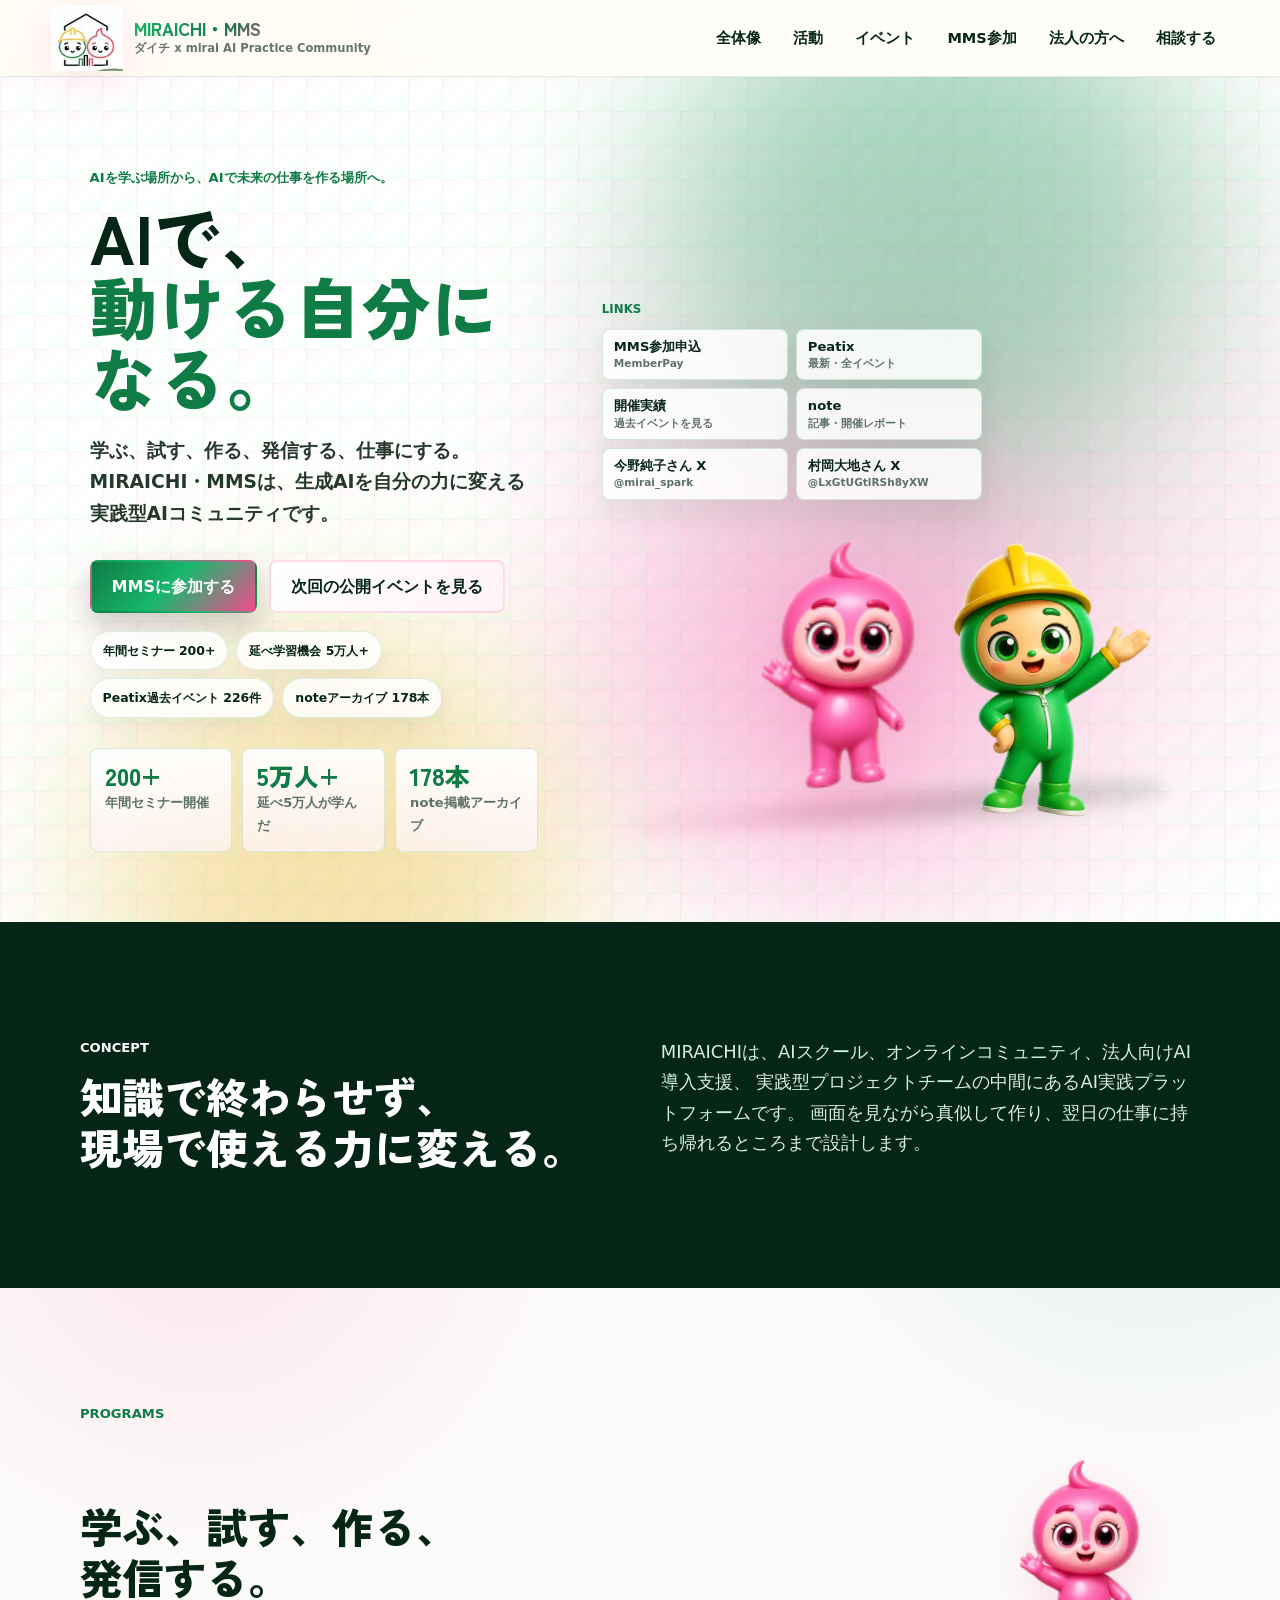
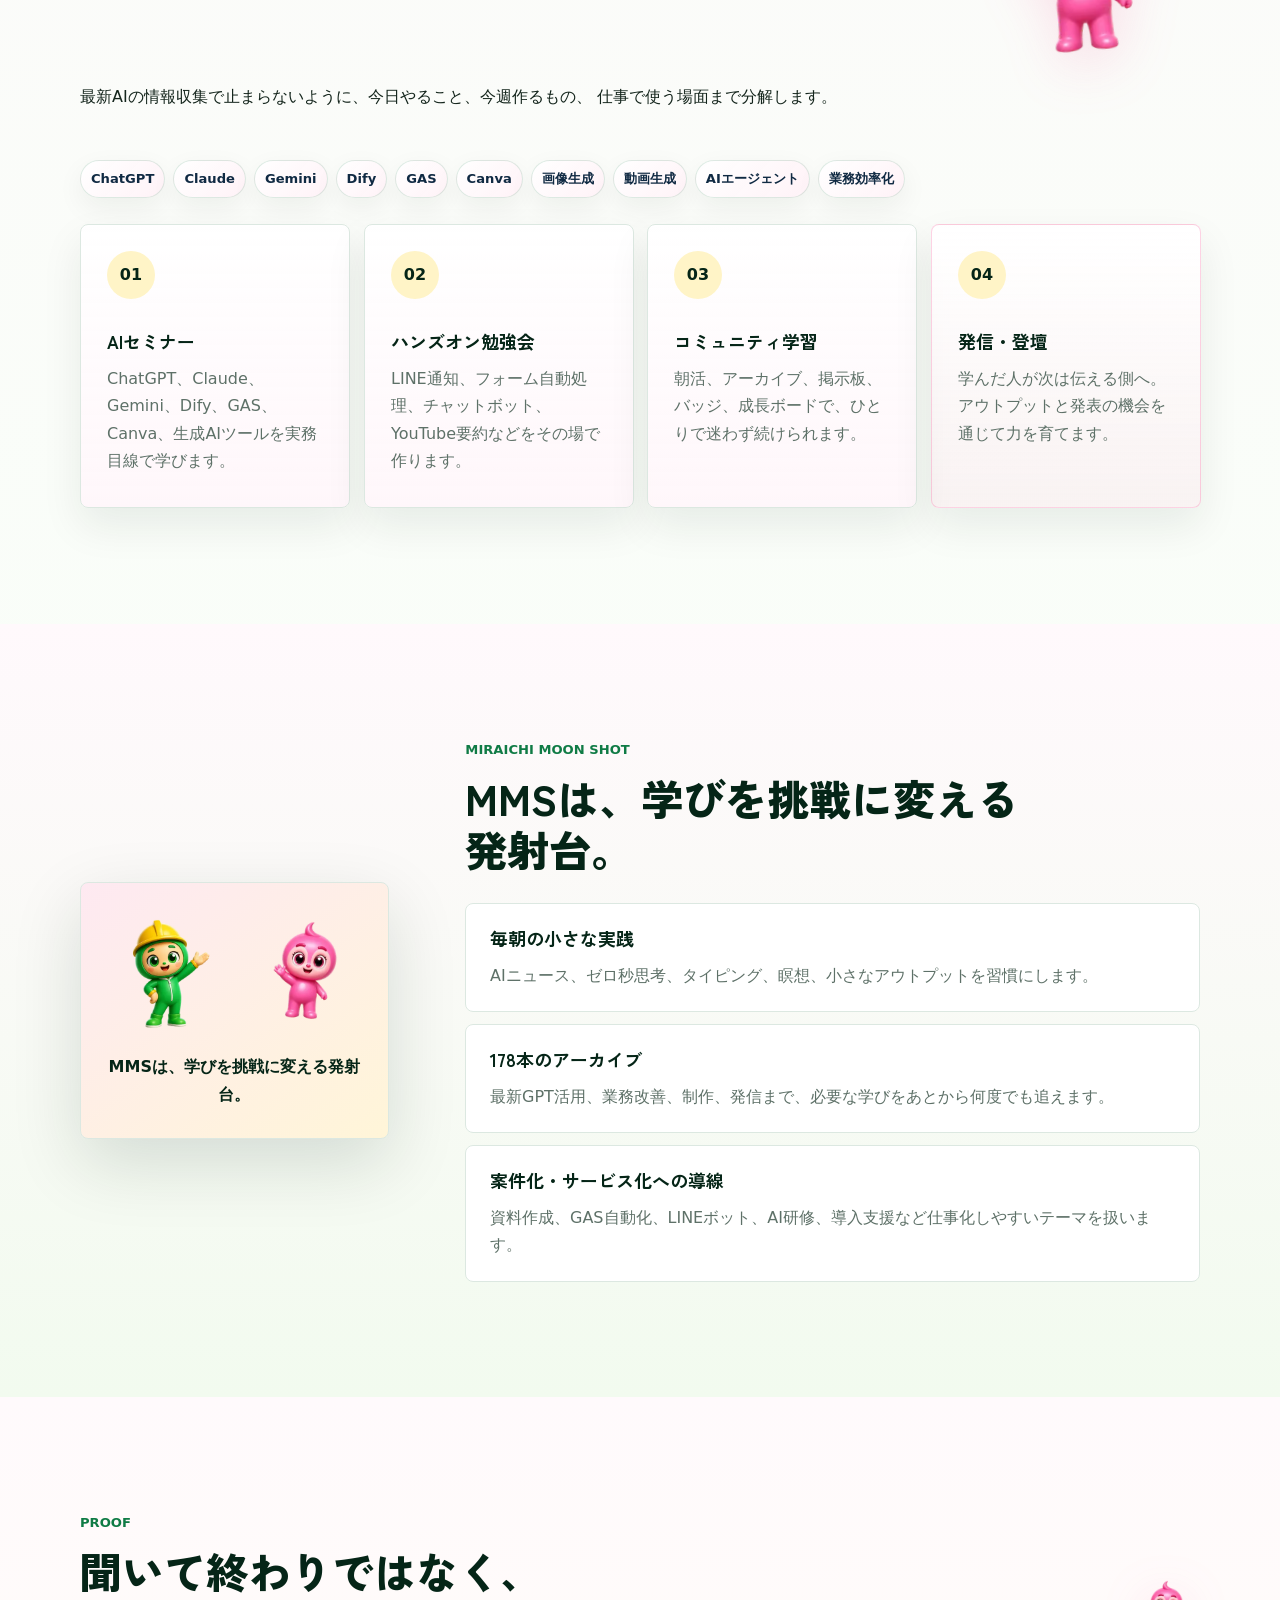
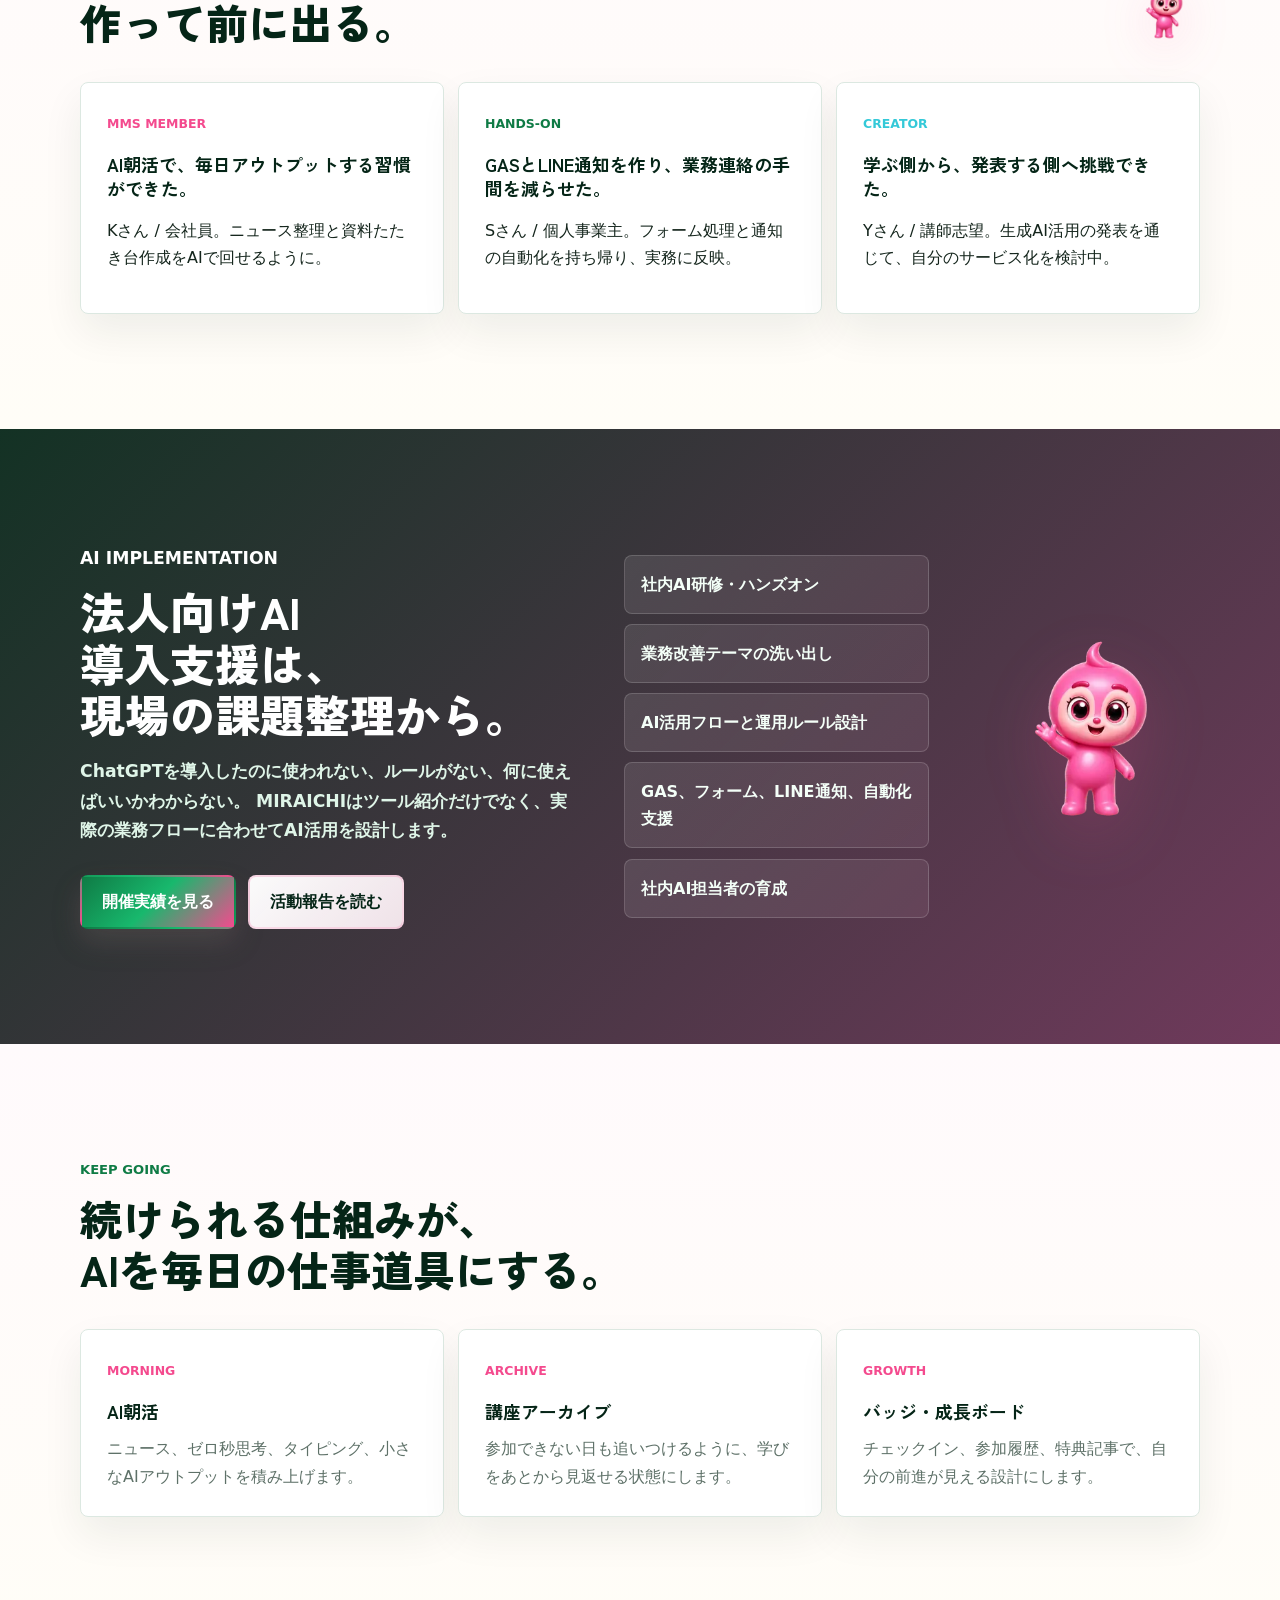
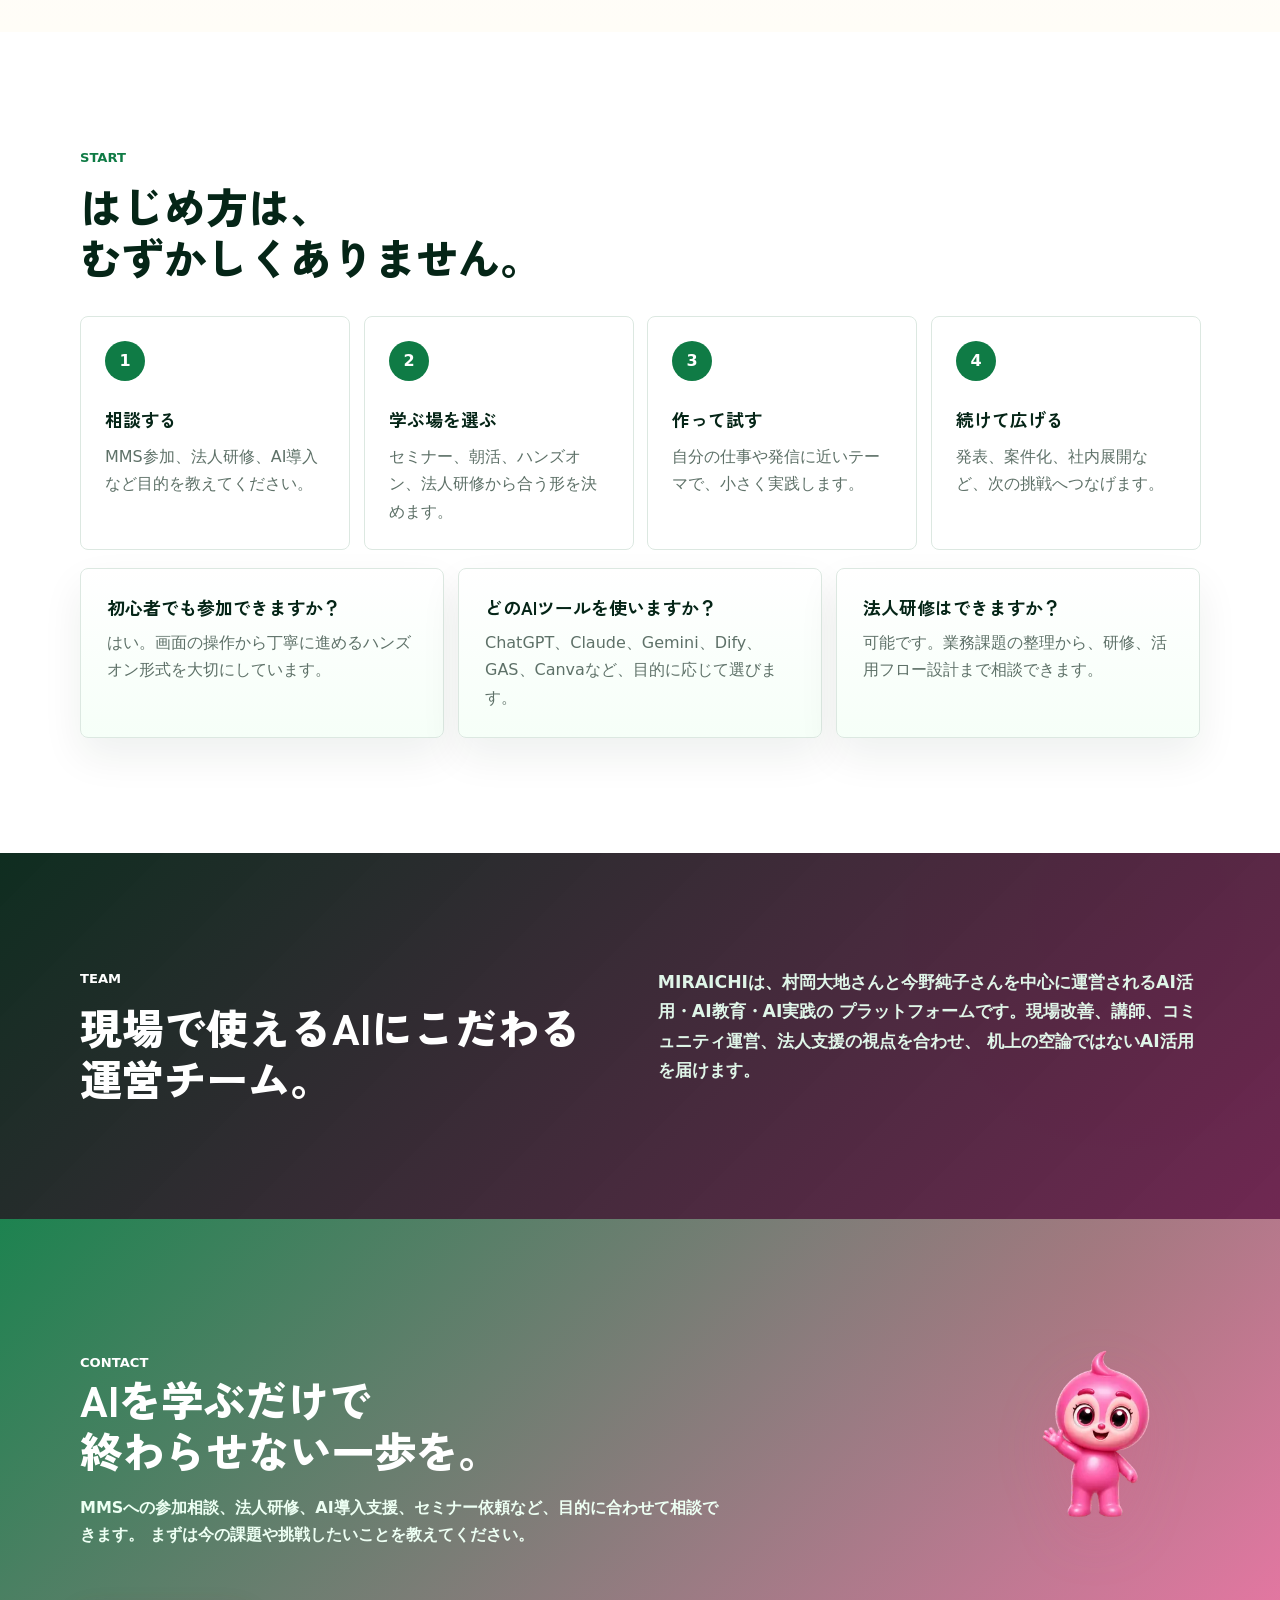
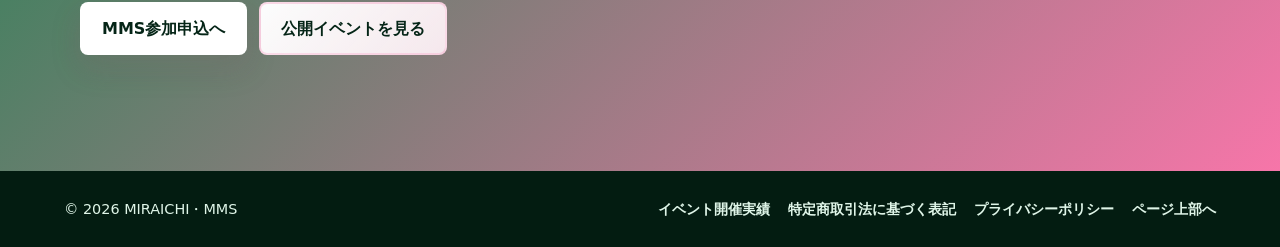
==== commit add942c4: "Fix business heading and MMS links" ====
--- a/index.html
+++ b/index.html
@@ -67,7 +67,7 @@
         <a href="#about">全体像</a>
         <a href="#programs">活動</a>
         <a href="events.html">イベント</a>
-        <a href="#mms">MMS</a>
+        <a href="https://miraichi.memberpay.jp/plan/item/li54pja" target="_blank" rel="noopener">MMS参加</a>
         <a href="#business">法人の方へ</a>
         <a href="#contact">相談する</a>
       </nav>
@@ -367,7 +367,7 @@
         <div class="section-inner business-grid">
           <div>
             <p class="section-kicker">AI Implementation</p>
-            <h2 id="business-title"><span>法人向けAI導入支援は</span><span>現場の課題整理から。</span></h2>
+            <h2 id="business-title"><span>法人向けAI</span><span>導入支援は、</span><span>現場の課題整理から。</span></h2>
             <p>
               ChatGPTを導入したのに使われない、ルールがない、何に使えばいいかわからない。
               MIRAICHIはツール紹介だけでなく、実際の業務フローに合わせてAI活用を設計します。
--- a/styles.css
+++ b/styles.css
@@ -1362,6 +1362,16 @@
   color: var(--white);
 }
 
+.business-section h2 {
+  max-width: 560px;
+  font-size: clamp(2.45rem, 3.5vw, 3.55rem);
+  line-height: 1.15;
+}
+
+.business-section h2 span {
+  white-space: nowrap;
+}
+
 .business-section p {
   max-width: 650px;
   color: #dff5e8;
@@ -1804,6 +1814,15 @@
   .report-grid,
   .flow {
     grid-template-columns: repeat(2, minmax(0, 1fr));
+  }
+
+  .business-grid {
+    grid-template-columns: 1fr;
+  }
+
+  .business-pink-mascot {
+    justify-self: end;
+    width: min(190px, 38vw);
   }
 }
 
@@ -1962,6 +1981,15 @@
     font-size: 1.92rem;
   }
 
+  .business-section h2 {
+    font-size: 2.08rem;
+    line-height: 1.22;
+  }
+
+  .business-section h2 span {
+    white-space: normal;
+  }
+
   .events-hero {
     padding-bottom: 36px;
   }
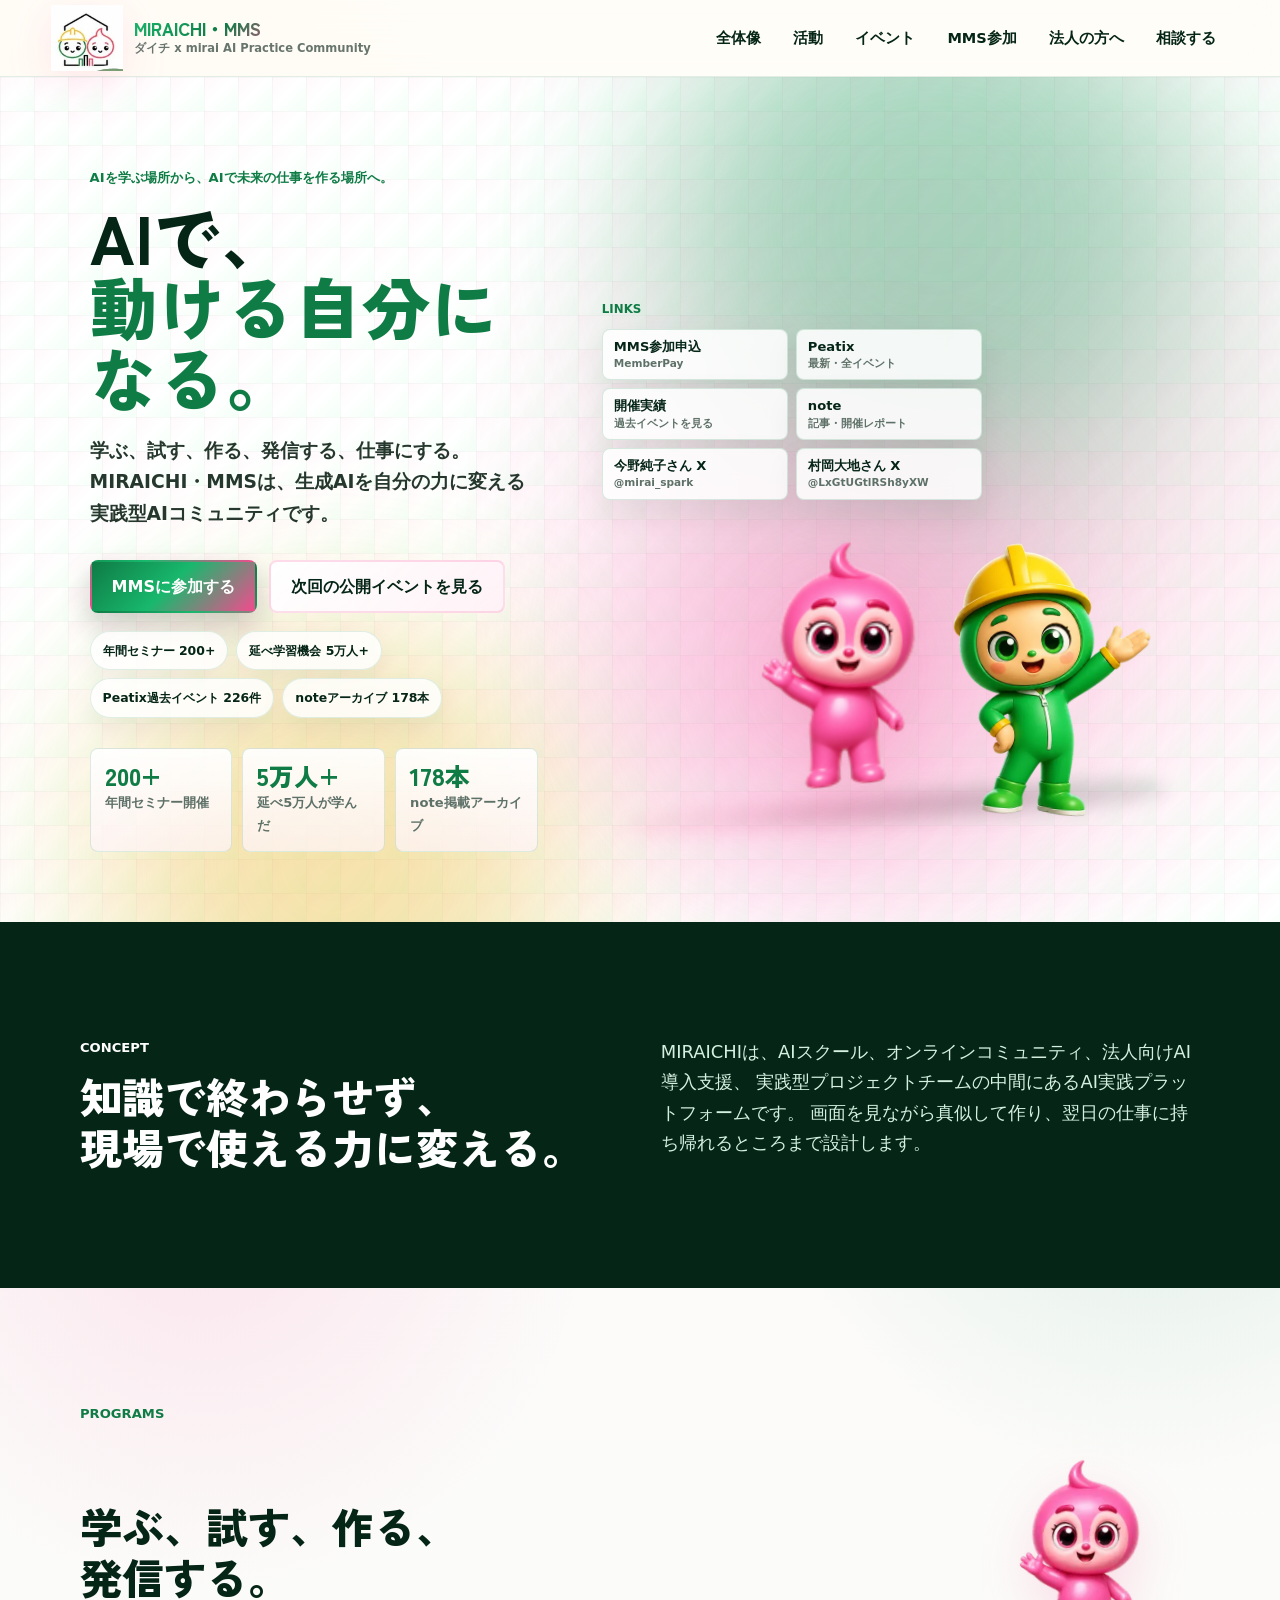
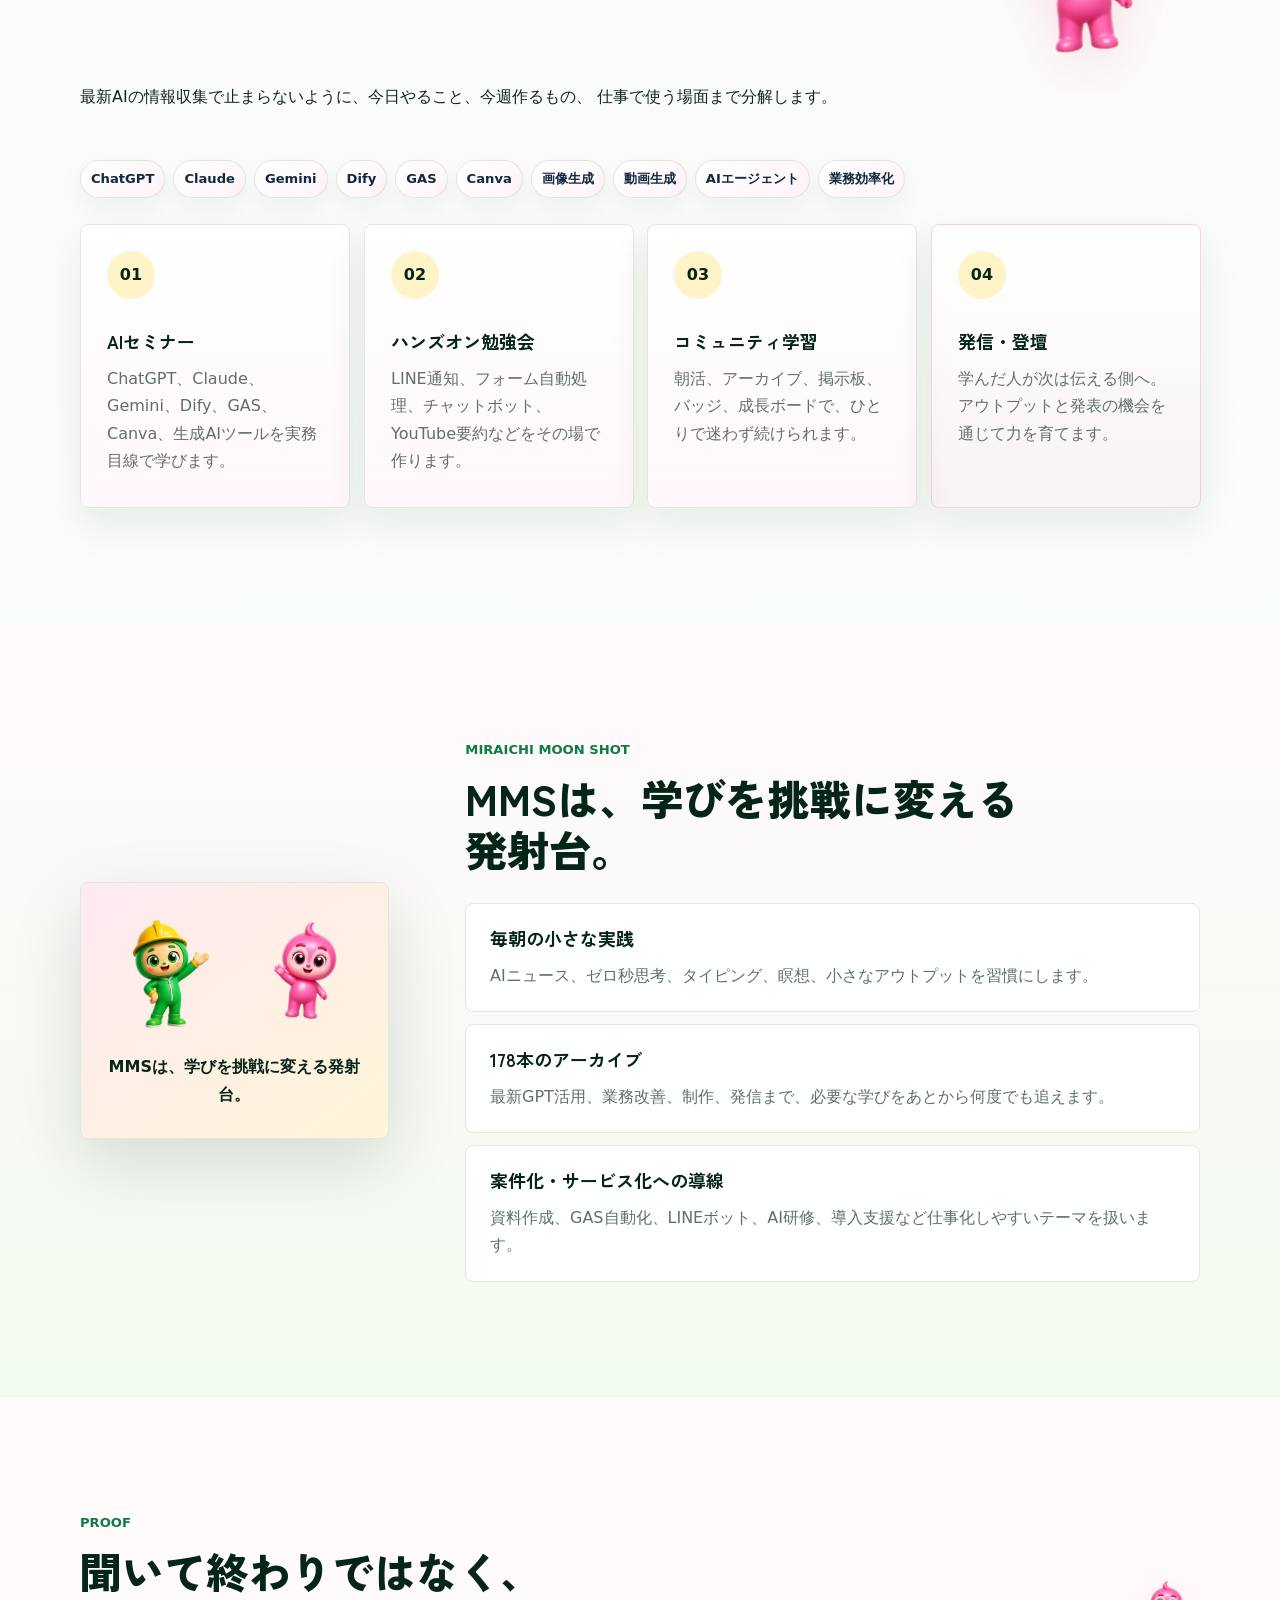
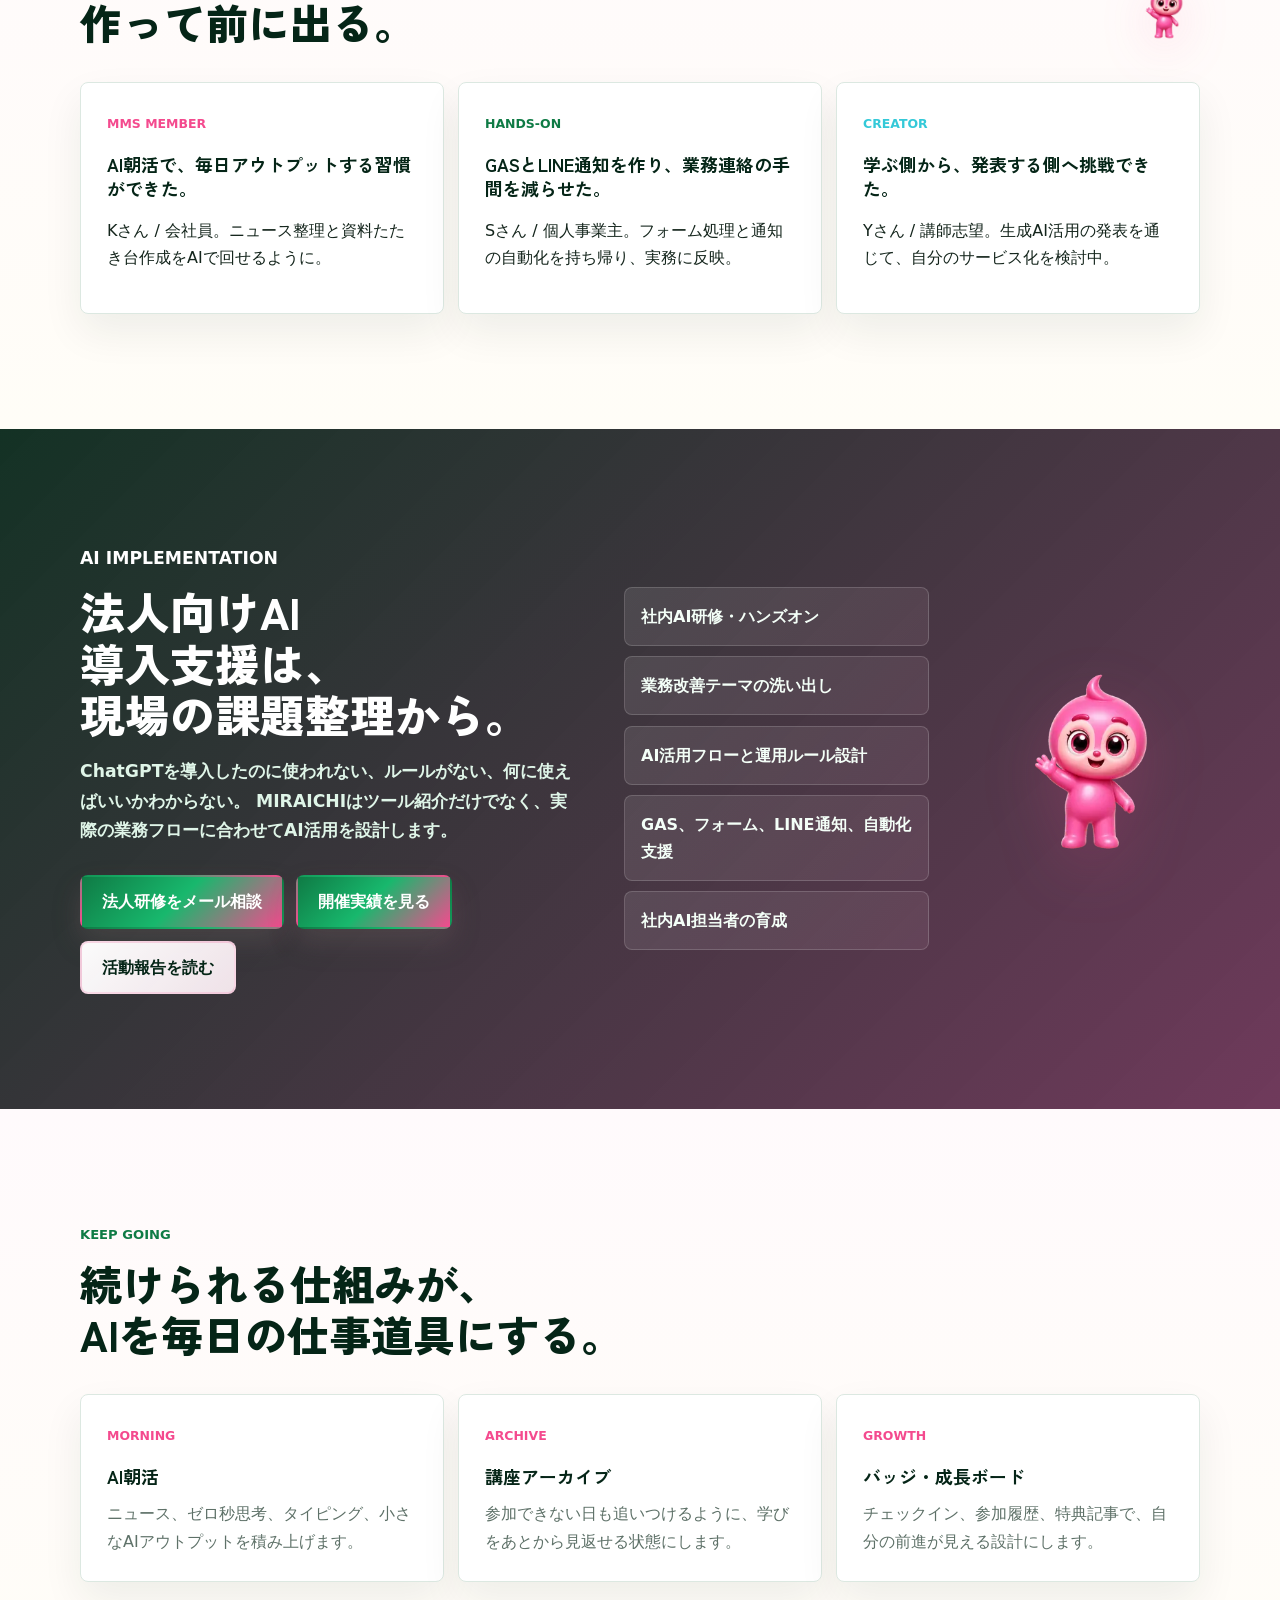
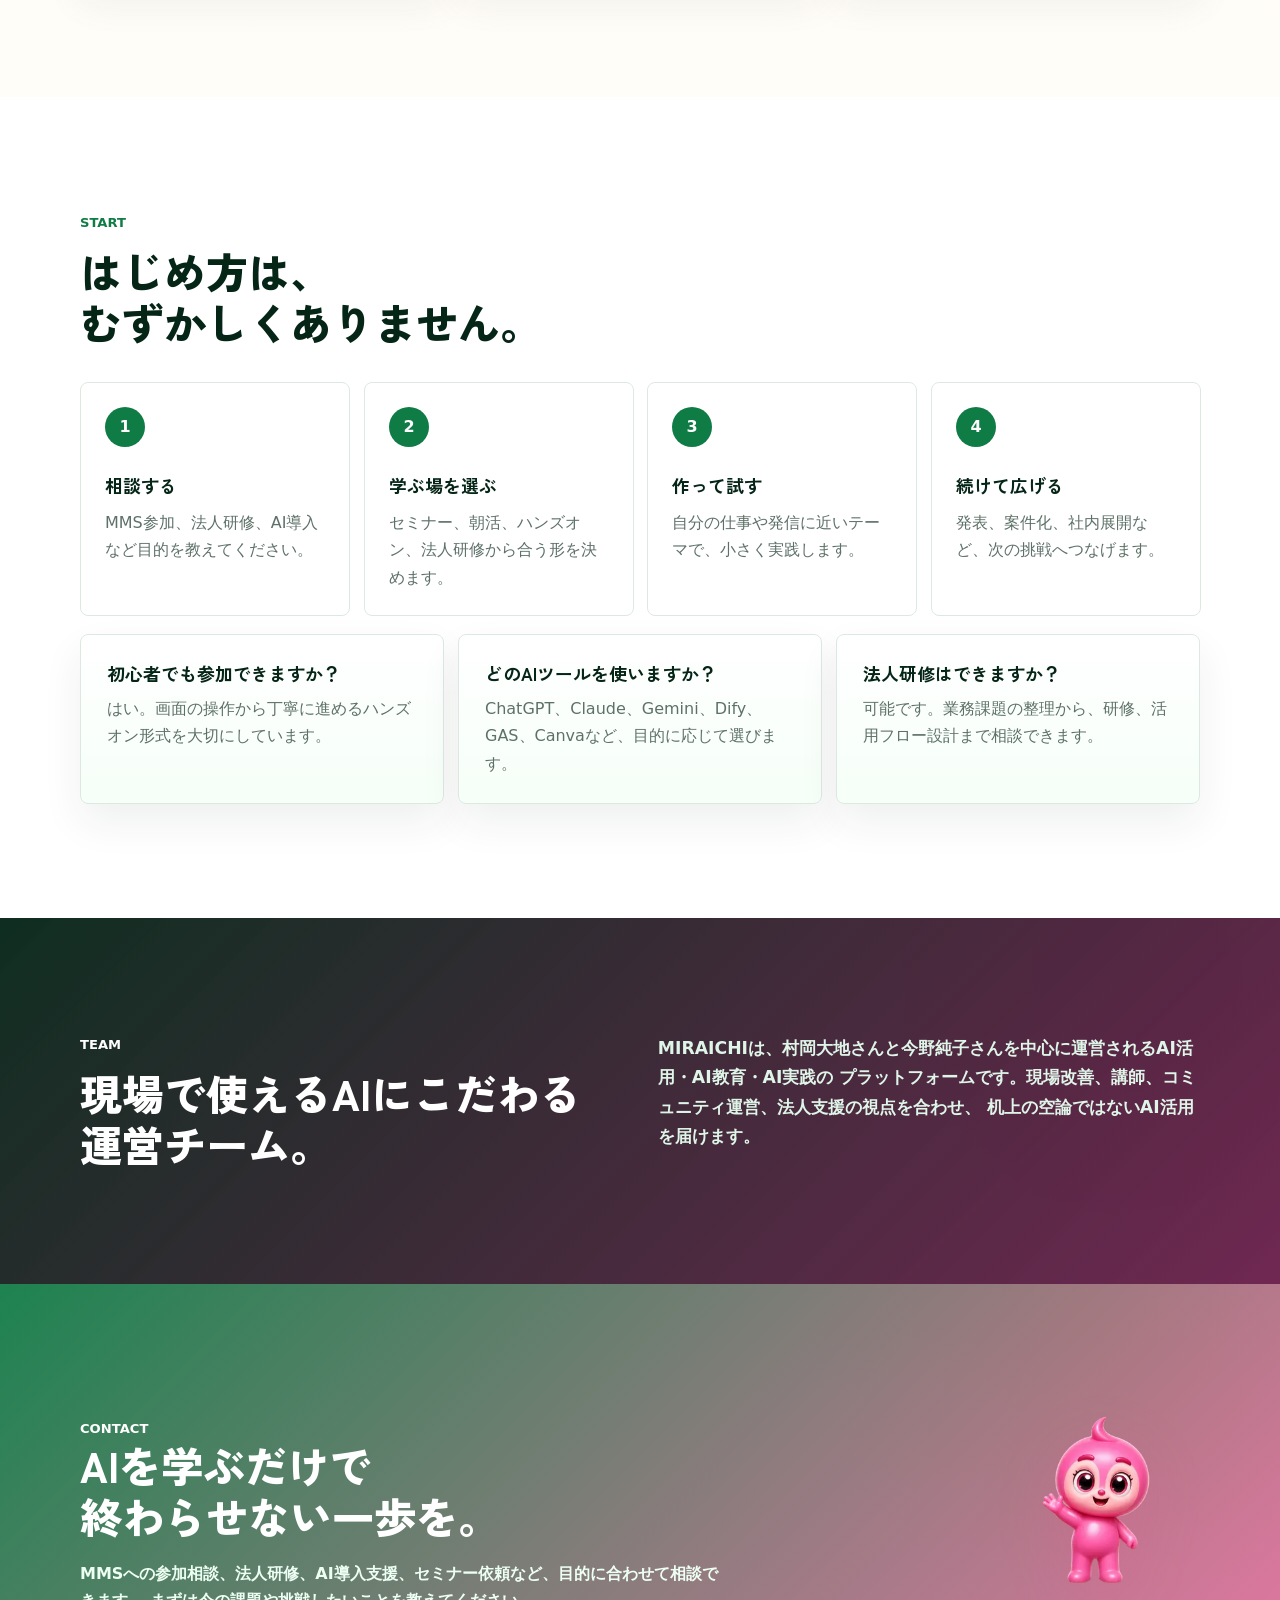
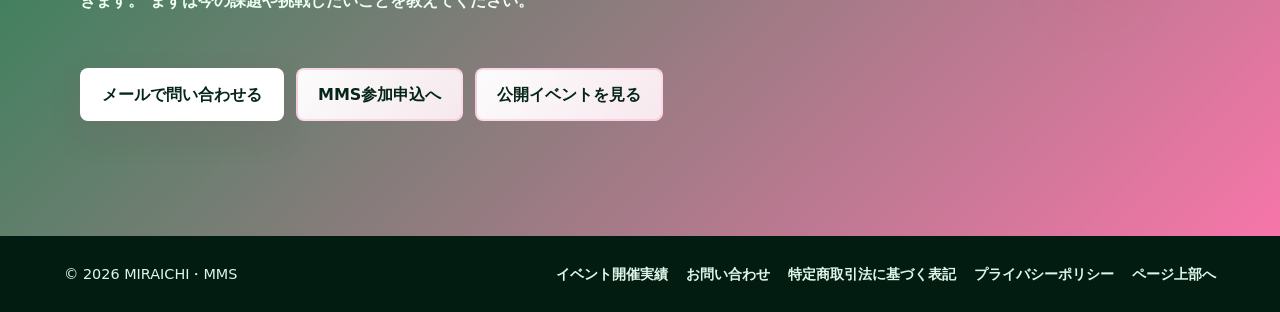
==== commit 200db027: "Add contact email and privacy policy" ====
--- a/index.html
+++ b/index.html
@@ -373,6 +373,7 @@
               MIRAICHIはツール紹介だけでなく、実際の業務フローに合わせてAI活用を設計します。
             </p>
             <div class="hero-actions" aria-label="法人向け導線">
+              <a class="button primary" href="mailto:miraispark0715@gmail.com?subject=MIRAICHI%E6%B3%95%E4%BA%BA%E7%A0%94%E4%BF%AE%E3%83%BBAI%E5%B0%8E%E5%85%A5%E3%81%AE%E7%9B%B8%E8%AB%87">法人研修をメール相談</a>
               <a class="button primary" href="events.html">開催実績を見る</a>
               <a class="button secondary" href="https://note.com/miraichi_ai" target="_blank" rel="noopener">活動報告を読む</a>
             </div>
@@ -493,7 +494,8 @@
             <img src="assets/miraichi-3d-pink-320.png" alt="mirai" width="320" height="320" loading="lazy" decoding="async" />
           </picture>
           <div class="hero-actions" aria-label="相談導線">
-            <a class="button primary light" href="https://miraichi.memberpay.jp/plan/item/li54pja" target="_blank" rel="noopener">MMS参加申込へ</a>
+            <a class="button primary light" href="mailto:miraispark0715@gmail.com?subject=MIRAICHI%E3%83%BBMMS%E3%81%B8%E3%81%AE%E5%95%8F%E3%81%84%E5%90%88%E3%82%8F%E3%81%9B">メールで問い合わせる</a>
+            <a class="button secondary" href="https://miraichi.memberpay.jp/plan/item/li54pja" target="_blank" rel="noopener">MMS参加申込へ</a>
             <a class="button secondary" href="https://peatix.com/group/16331864/events" target="_blank" rel="noopener">公開イベントを見る</a>
           </div>
         </div>
@@ -504,6 +506,7 @@
       <p>&copy; <span data-year></span> MIRAICHI・MMS</p>
       <nav class="footer-links" aria-label="フッターリンク">
         <a href="events.html">イベント開催実績</a>
+        <a href="mailto:miraispark0715@gmail.com?subject=MIRAICHI%E3%83%BBMMS%E3%81%B8%E3%81%AE%E5%95%8F%E3%81%84%E5%90%88%E3%82%8F%E3%81%9B">お問い合わせ</a>
         <a href="commercial-transactions.html">特定商取引法に基づく表記</a>
         <a href="privacy.html">プライバシーポリシー</a>
         <a href="#top">ページ上部へ</a>
--- a/styles.css
+++ b/styles.css
@@ -1641,6 +1641,47 @@
   line-height: 1.9;
 }
 
+.legal-section {
+  padding: 24px 0;
+  border-top: 1px solid var(--line);
+}
+
+.legal-section h2 {
+  margin: 0 0 12px;
+  color: var(--green-950);
+  font-size: clamp(1.28rem, 2.4vw, 1.75rem);
+  line-height: 1.35;
+}
+
+.legal-section h3 {
+  margin: 20px 0 8px;
+  color: var(--green-700);
+  font-size: 1rem;
+}
+
+.legal-section p,
+.legal-section li {
+  color: var(--muted);
+  font-weight: 700;
+  line-height: 1.9;
+}
+
+.legal-section p {
+  margin: 0 0 12px;
+}
+
+.legal-section ul {
+  display: grid;
+  gap: 8px;
+  margin: 0 0 14px;
+  padding-left: 1.3em;
+}
+
+.legal-section a {
+  color: var(--green-700);
+  font-weight: 900;
+}
+
 .legal-list {
   display: grid;
   gap: 0;
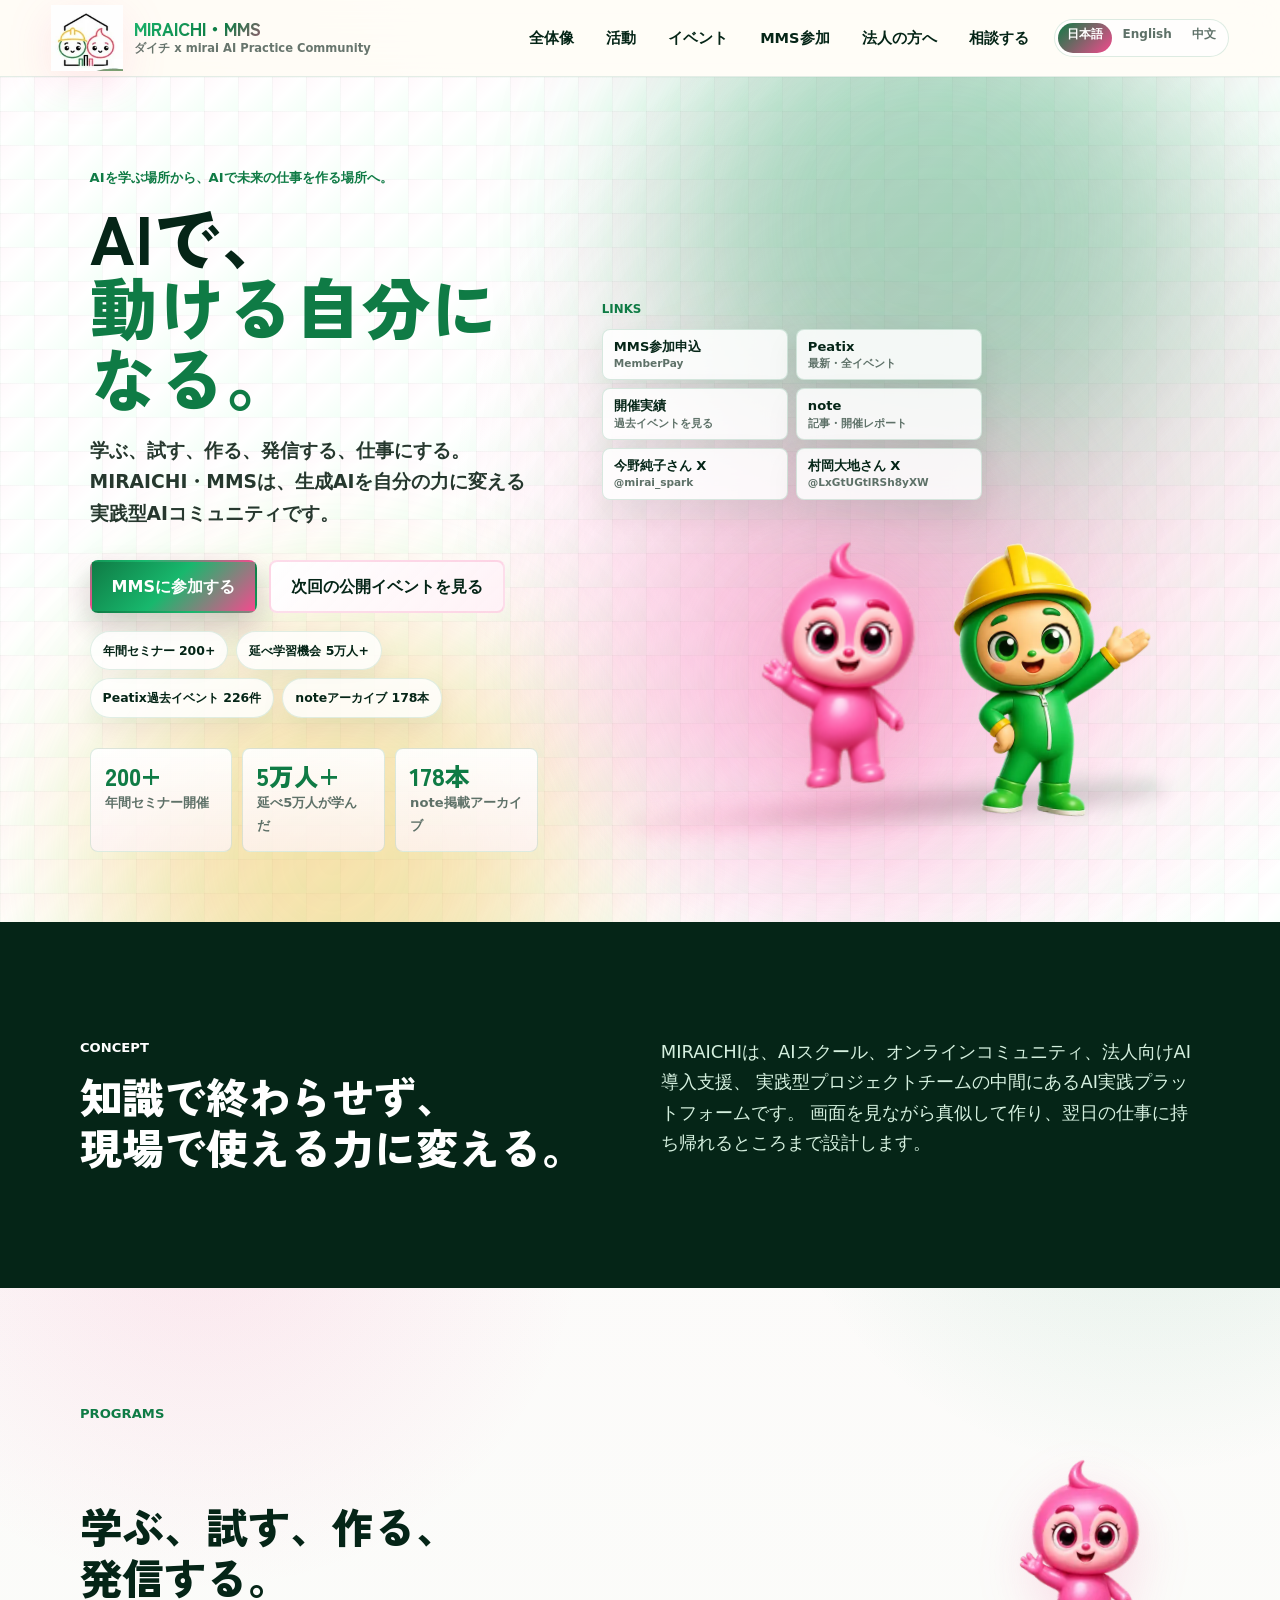
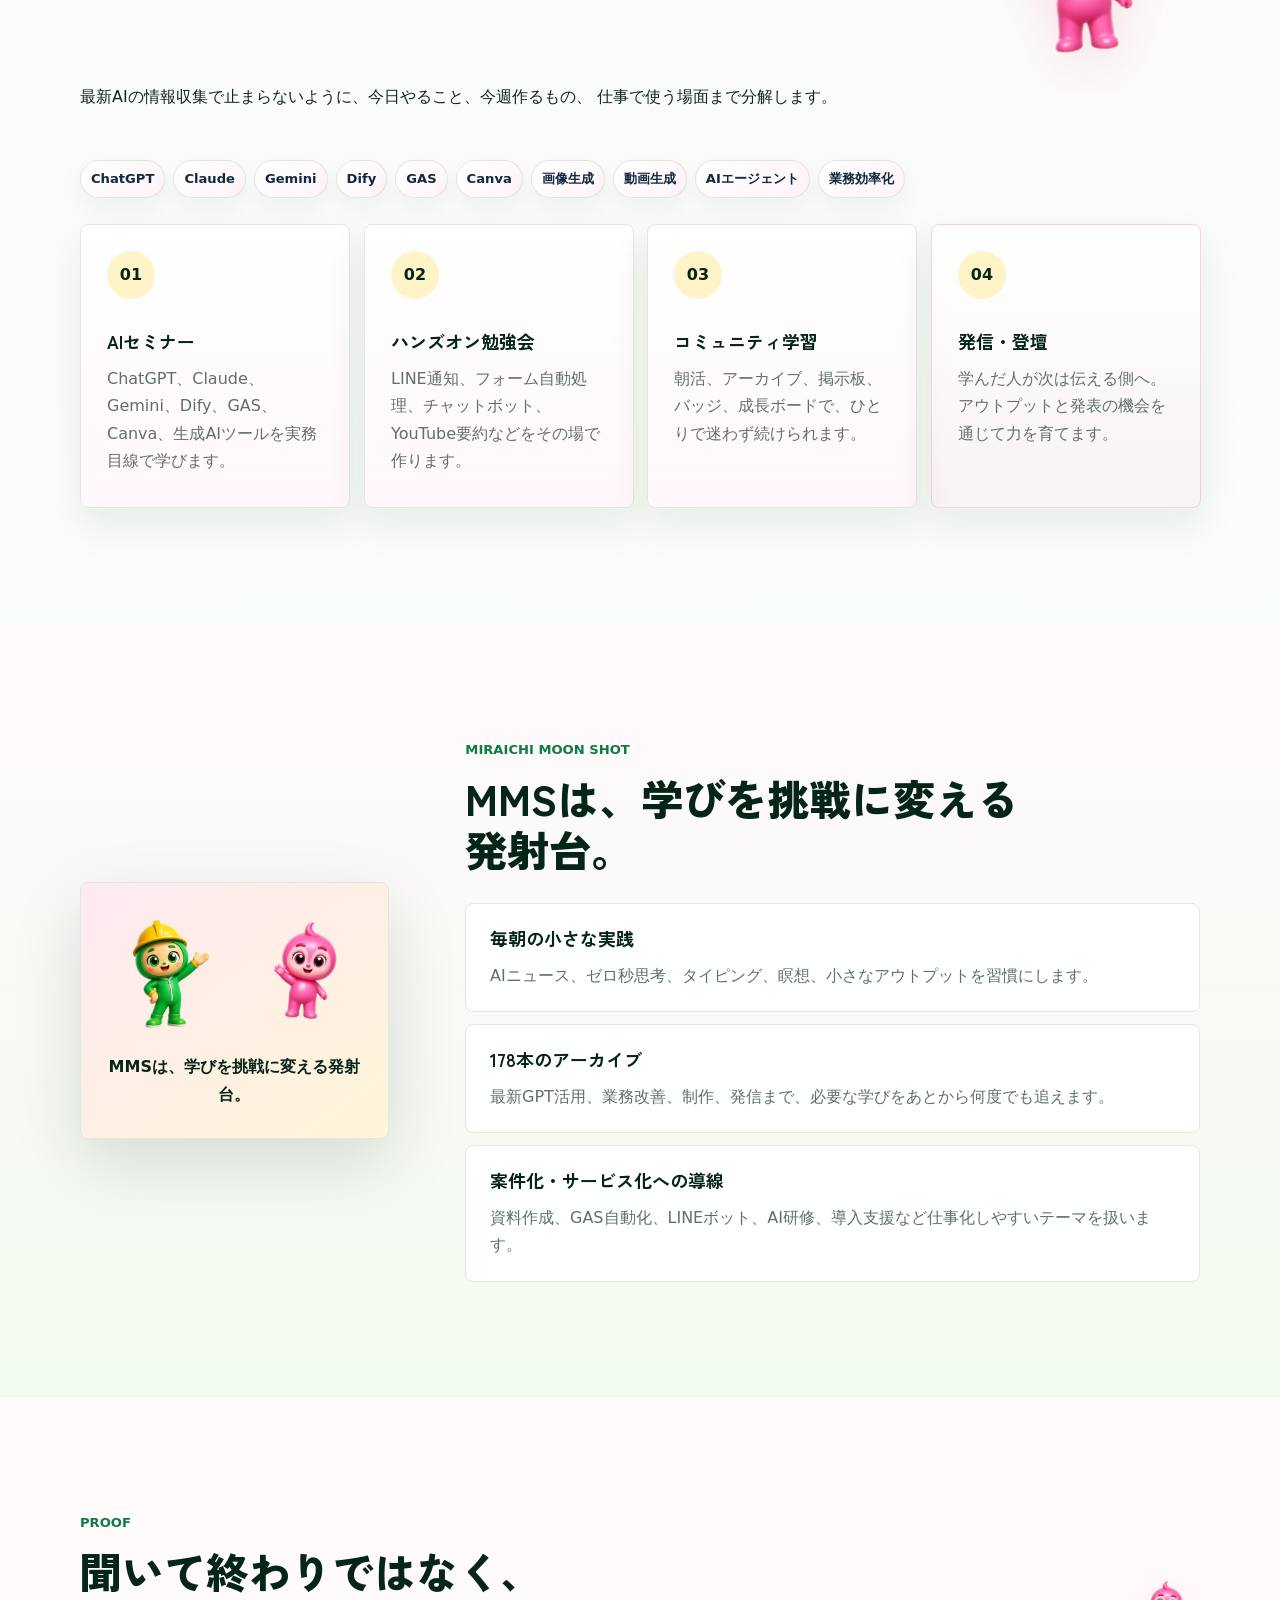
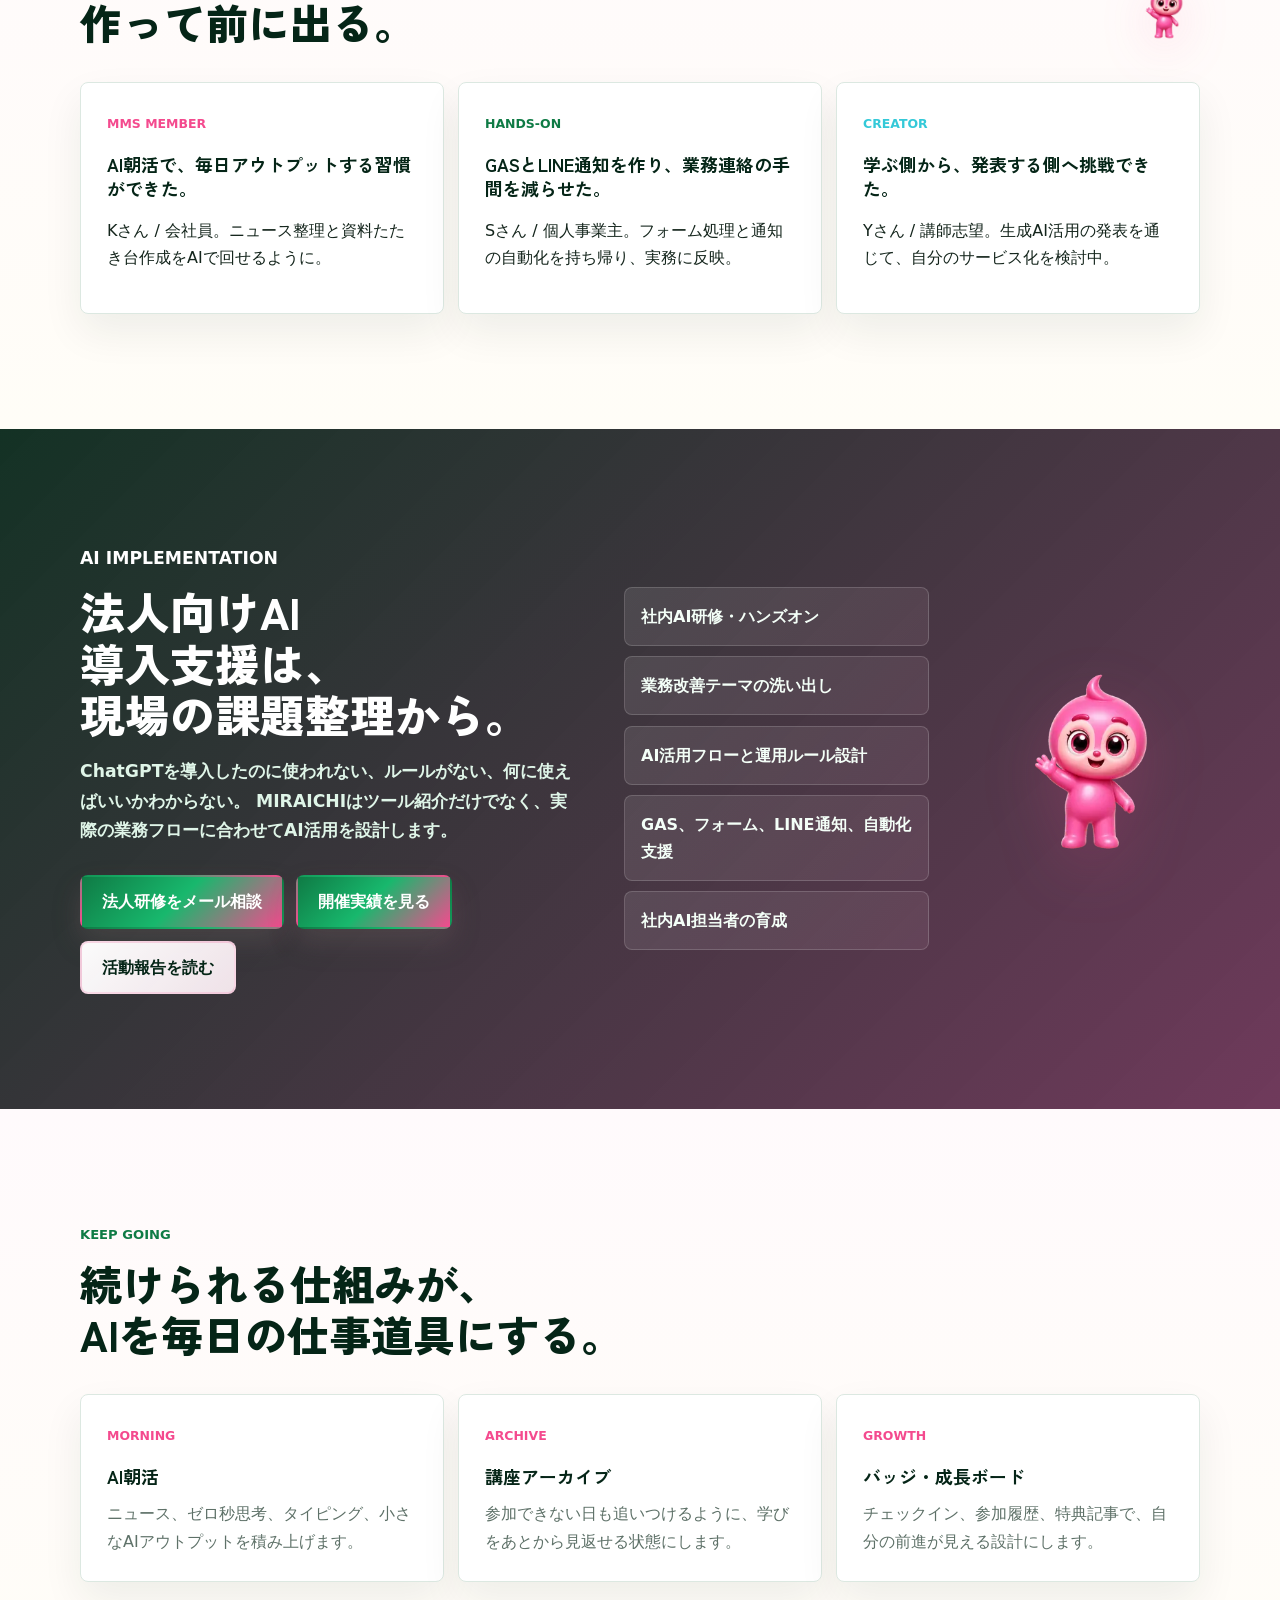
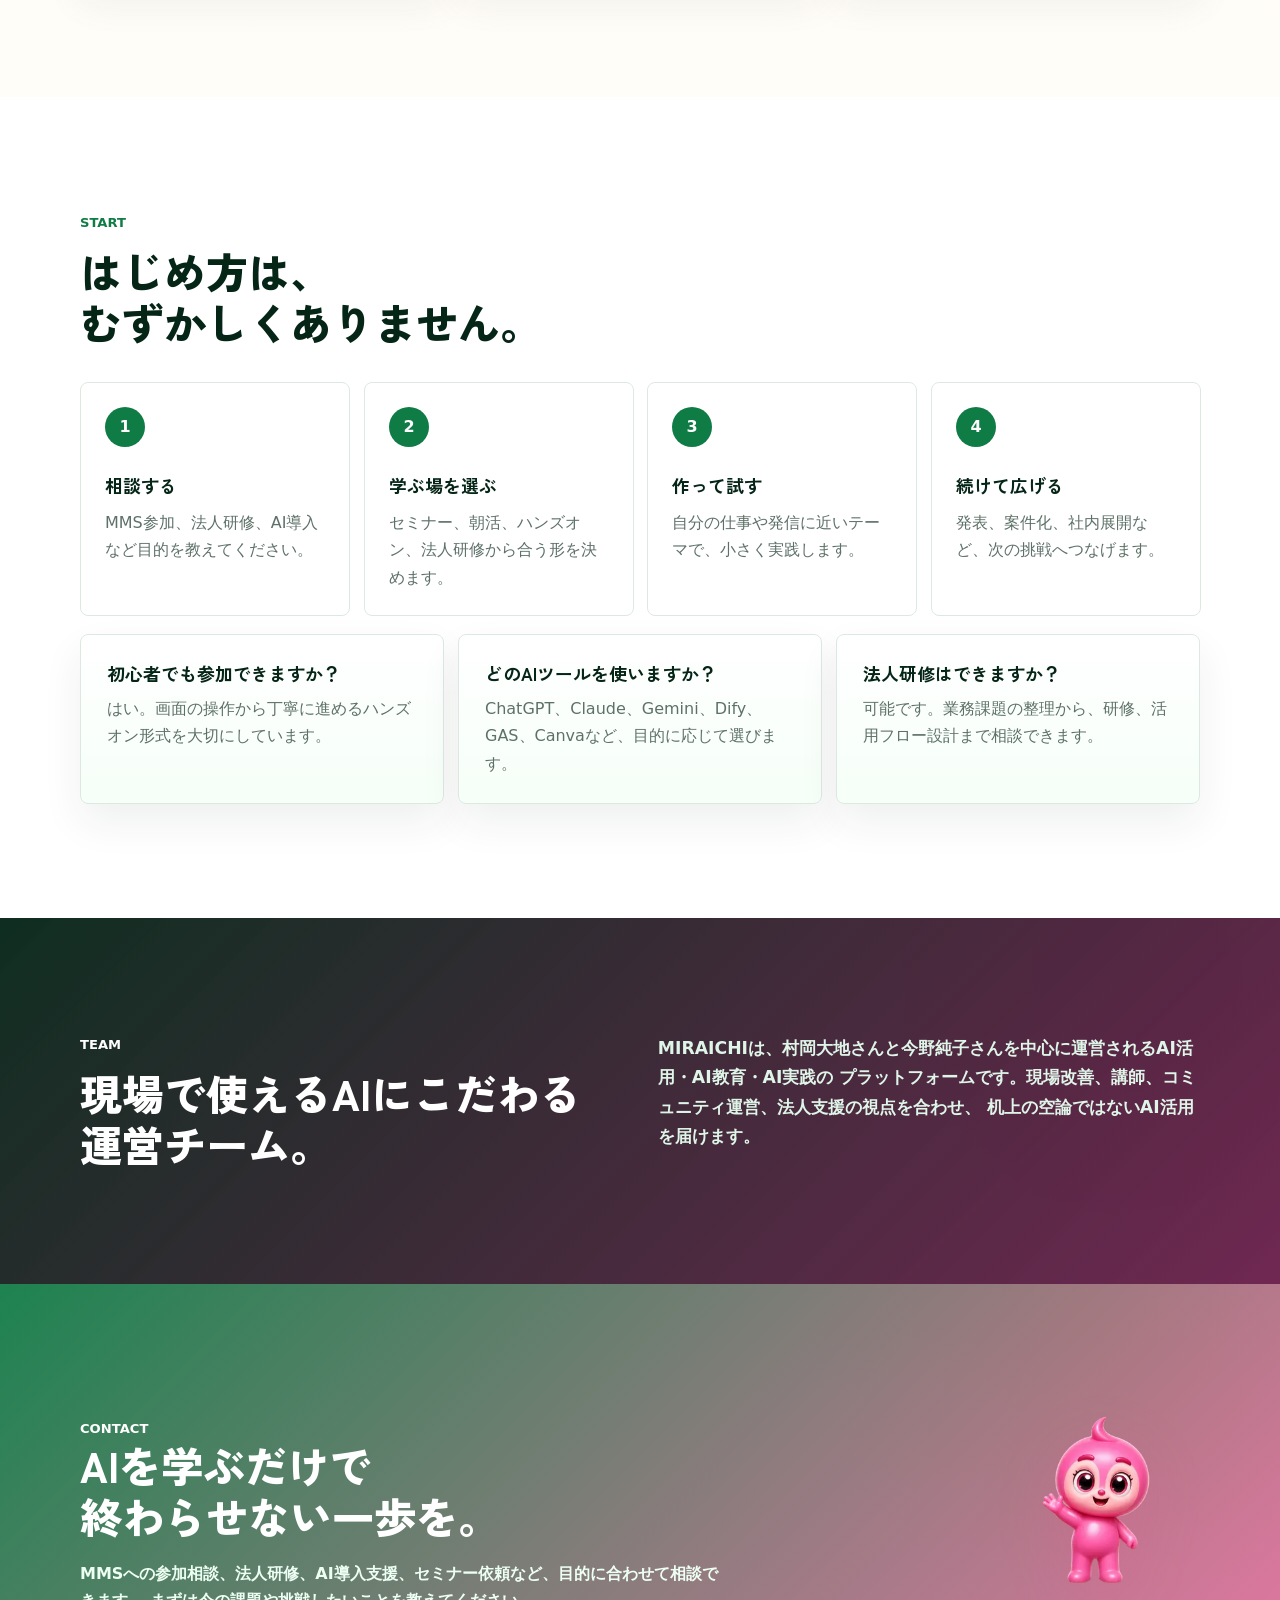
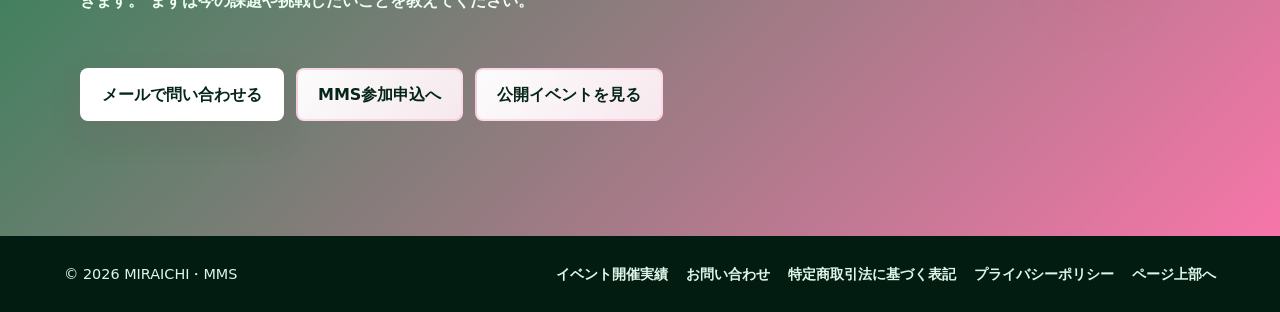
==== commit dc06121f: "Add language switcher" ====
--- a/index.html
+++ b/index.html
@@ -70,6 +70,11 @@
         <a href="https://miraichi.memberpay.jp/plan/item/li54pja" target="_blank" rel="noopener">MMS参加</a>
         <a href="#business">法人の方へ</a>
         <a href="#contact">相談する</a>
+        <span class="language-switch" data-language-switch aria-label="言語を切り替える">
+          <a href="/" data-lang="ja" aria-current="true">日本語</a>
+          <a href="https://translate.google.com/translate?sl=ja&tl=en&u=https%3A%2F%2Fmiraichi-mms-site.pages.dev%2F" data-lang="en" target="_blank" rel="noopener">English</a>
+          <a href="https://translate.google.com/translate?sl=ja&tl=zh-CN&u=https%3A%2F%2Fmiraichi-mms-site.pages.dev%2F" data-lang="zh" target="_blank" rel="noopener">中文</a>
+        </span>
       </nav>
     </header>
 
--- a/styles.css
+++ b/styles.css
@@ -136,7 +136,8 @@
   gap: 6px;
 }
 
-.site-nav a {
+.site-nav a,
+.language-switch a {
   border-radius: 999px;
   color: var(--green-950);
   font-size: 0.91rem;
@@ -145,8 +146,33 @@
   text-decoration: none;
 }
 
-.site-nav a:hover {
+.site-nav a:hover,
+.language-switch a:hover {
   background: linear-gradient(135deg, rgba(233, 251, 239, 0.96), rgba(255, 235, 244, 0.96));
+}
+
+.language-switch {
+  display: inline-flex;
+  align-items: center;
+  gap: 2px;
+  margin-left: 6px;
+  padding: 3px;
+  border: 1px solid rgba(15, 123, 69, 0.14);
+  border-radius: 999px;
+  background: rgba(255, 255, 255, 0.74);
+}
+
+.language-switch a {
+  min-height: 30px;
+  padding: 5px 9px;
+  color: var(--muted);
+  font-size: 0.75rem;
+  line-height: 1;
+}
+
+.language-switch a[aria-current="true"] {
+  background: linear-gradient(135deg, var(--green-700), var(--pink-500));
+  color: var(--white);
 }
 
 .menu-toggle {
@@ -1617,6 +1643,13 @@
   width: fit-content;
 }
 
+.legal-topbar {
+  display: flex;
+  align-items: center;
+  justify-content: space-between;
+  gap: 18px;
+}
+
 .legal-panel {
   width: min(920px, 100%);
   margin: clamp(36px, 7vw, 80px) auto 0;
@@ -1898,6 +1931,21 @@
     transform: translateY(0);
   }
 
+  .site-nav .language-switch {
+    justify-content: center;
+    margin: 6px 0 0;
+  }
+
+  .site-nav .language-switch a {
+    flex: 1;
+    text-align: center;
+  }
+
+  .legal-topbar {
+    align-items: flex-start;
+    flex-direction: column;
+  }
+
   h1 {
     font-size: 4rem;
   }
@@ -1997,6 +2045,16 @@
 
   .site-nav {
     top: 66px;
+  }
+
+  .language-switch {
+    width: 100%;
+  }
+
+  .language-switch a {
+    flex: 1;
+    padding-inline: 6px;
+    text-align: center;
   }
 
   .hero {
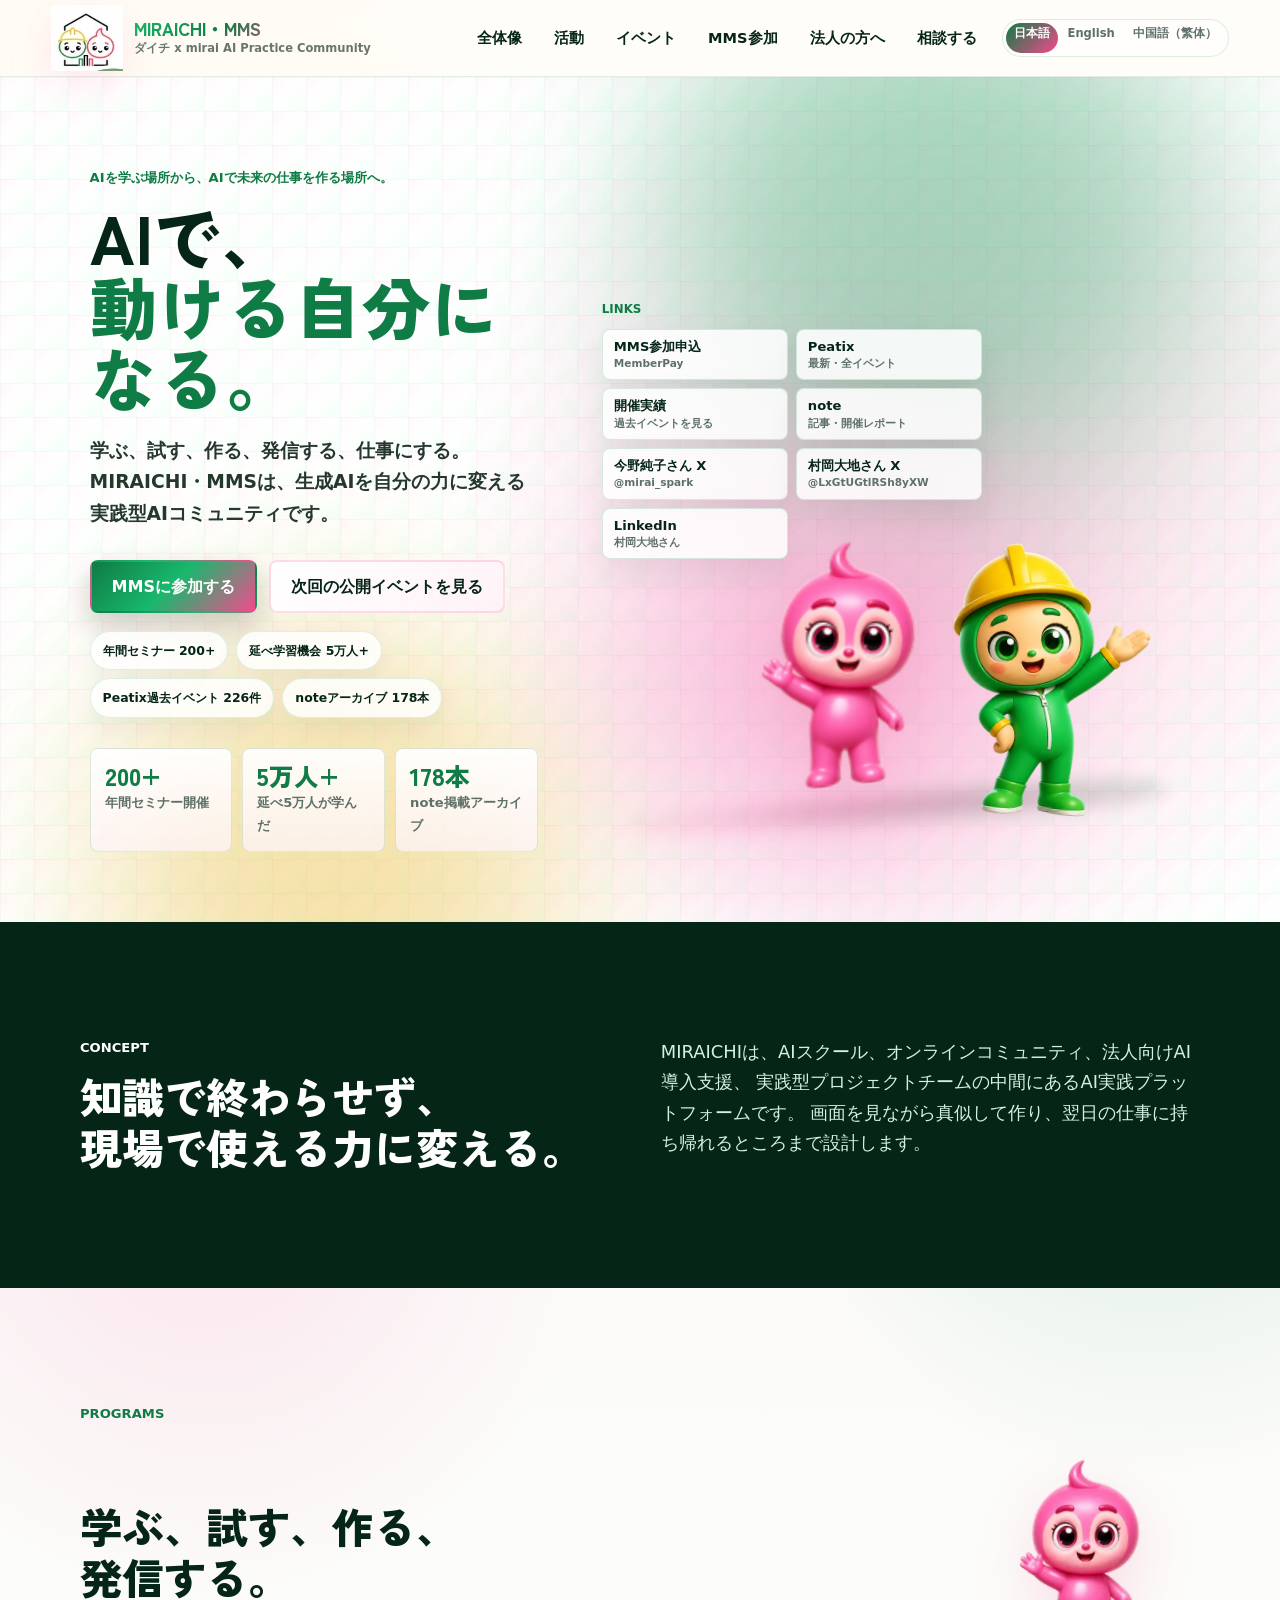
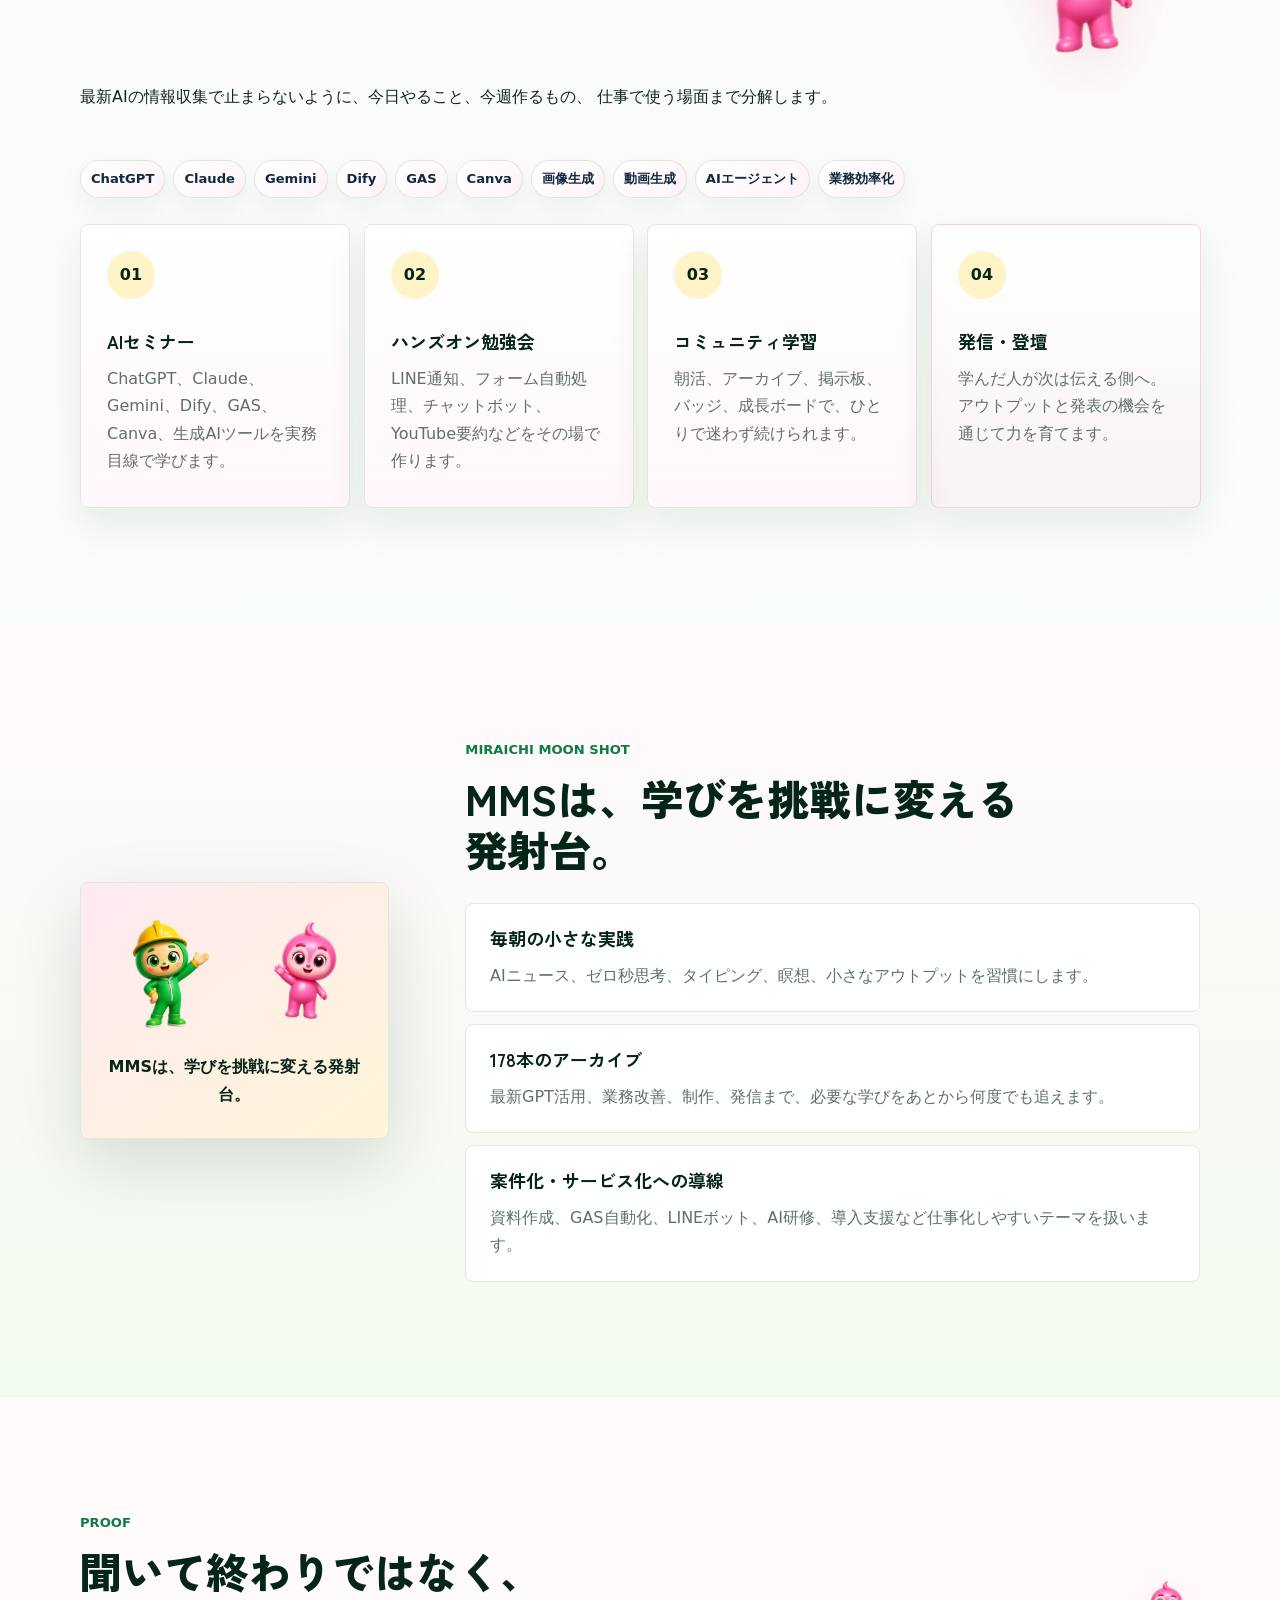
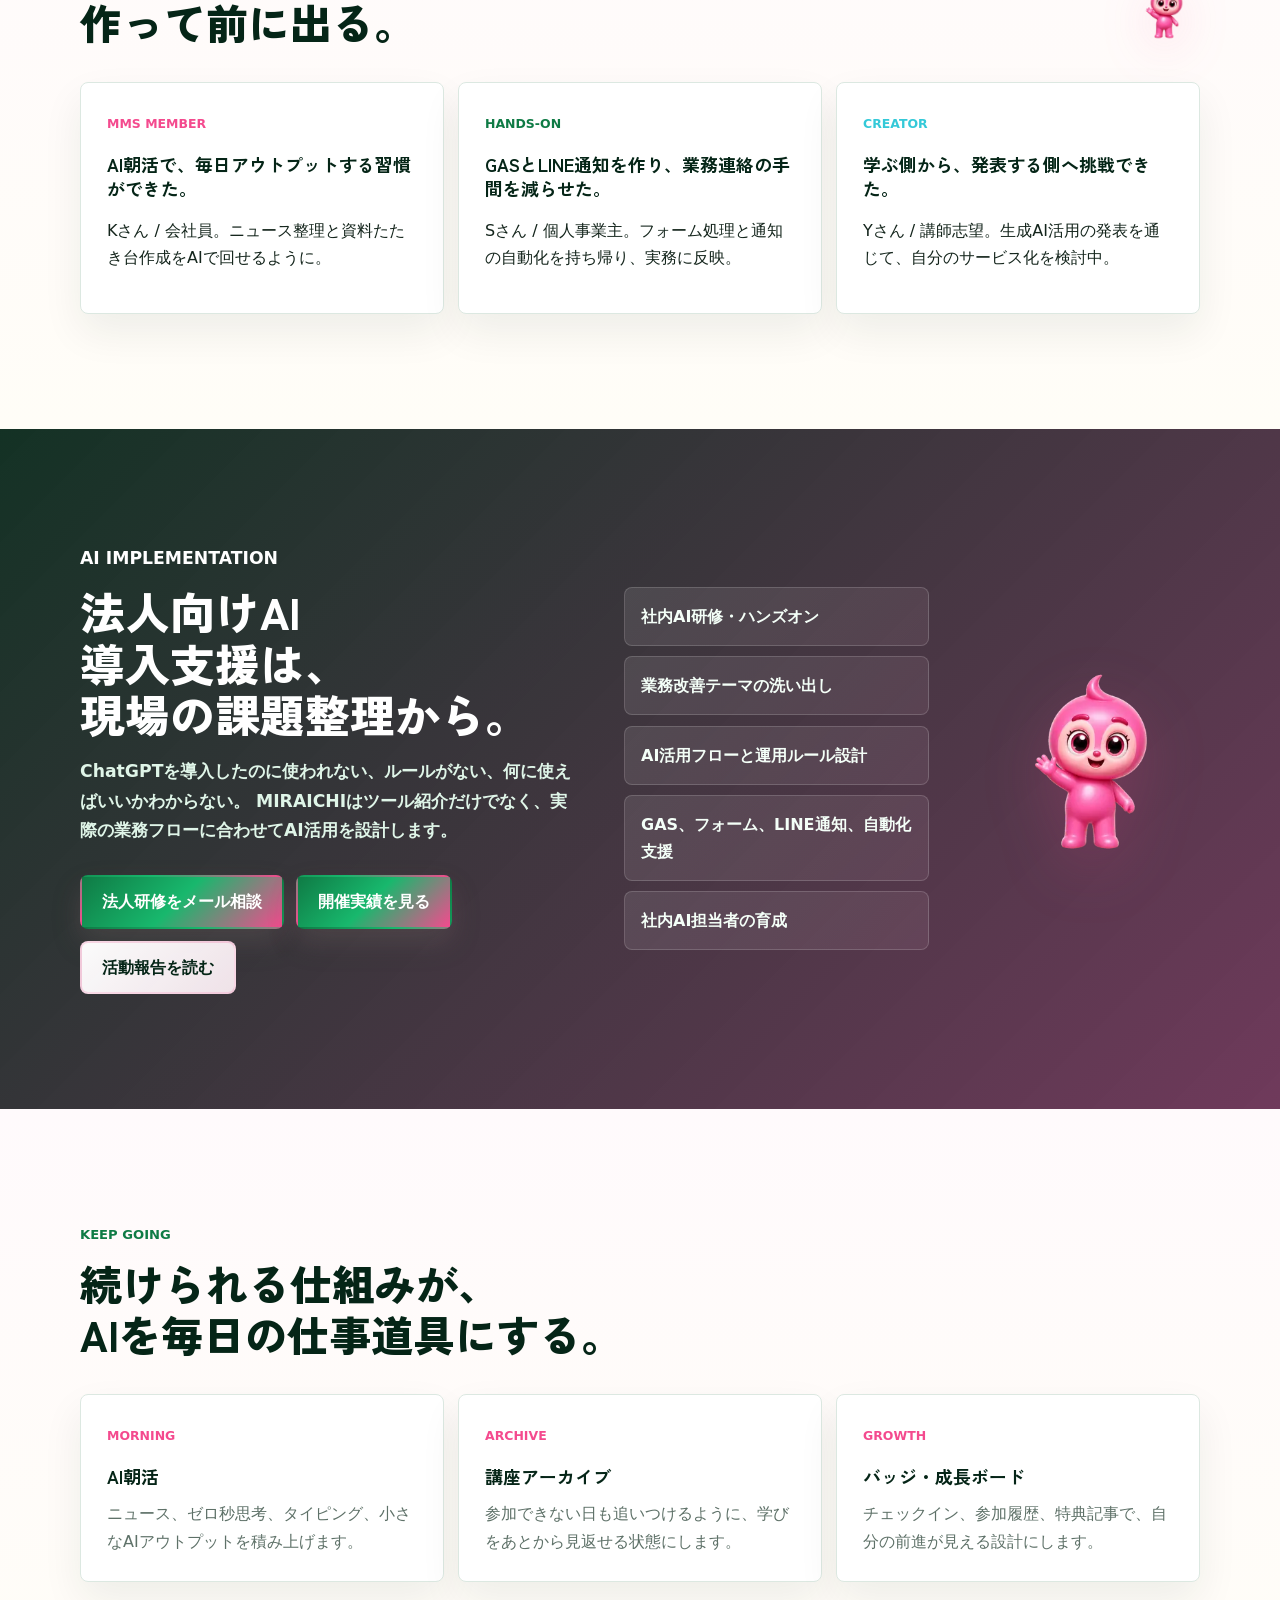
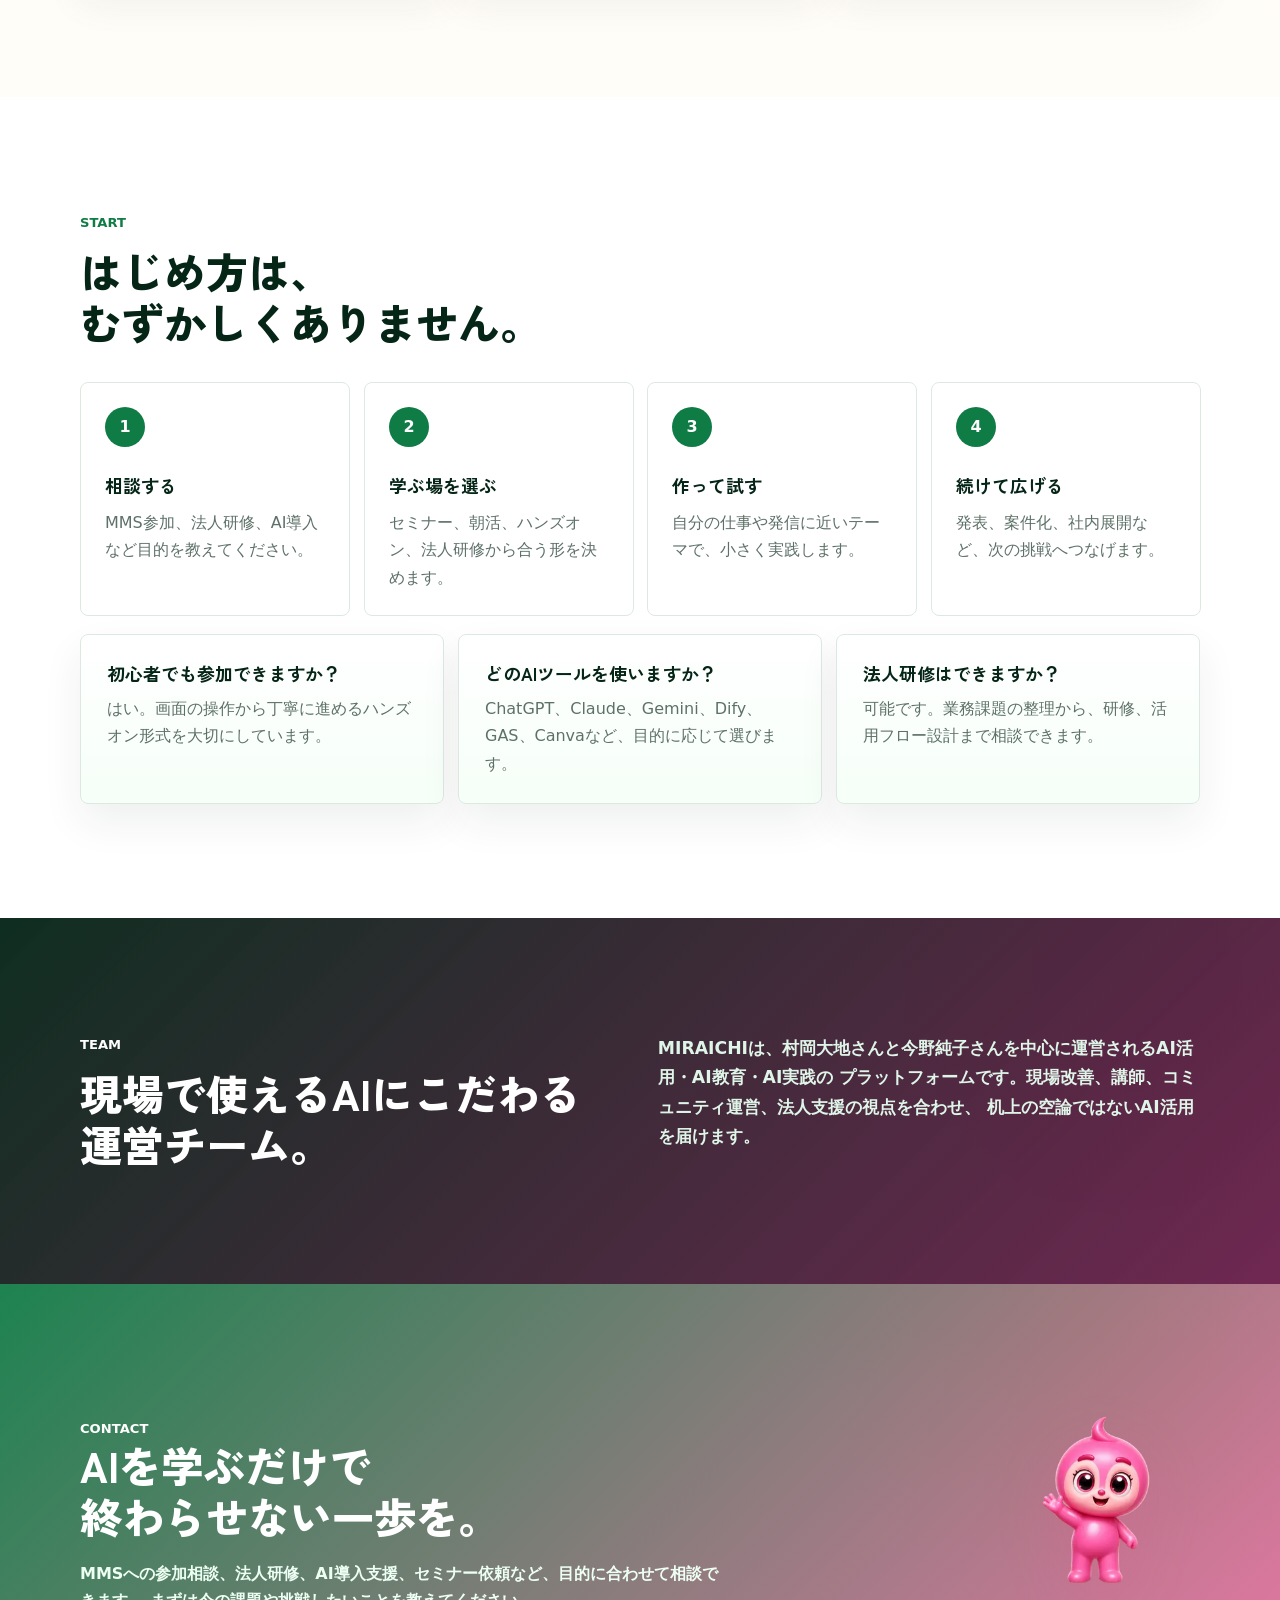
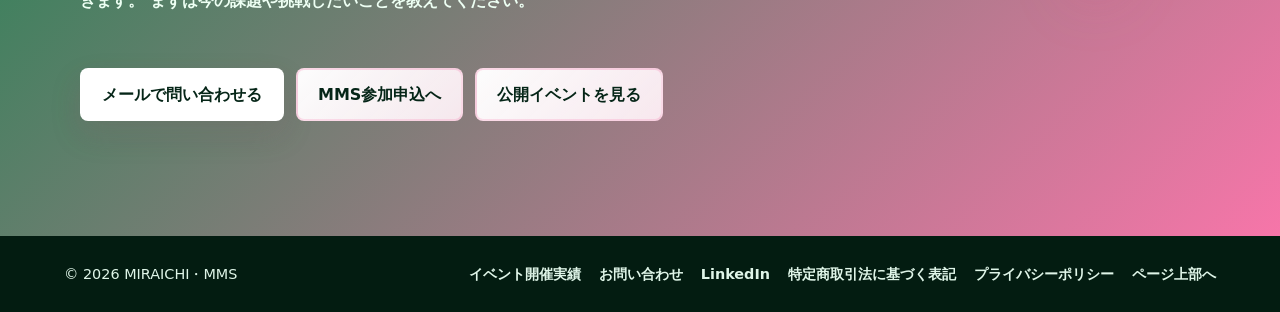
==== commit 501bd7ab: "Add LinkedIn and traditional Chinese translation link" ====
--- a/index.html
+++ b/index.html
@@ -73,7 +73,7 @@
         <span class="language-switch" data-language-switch aria-label="言語を切り替える">
           <a href="/" data-lang="ja" aria-current="true">日本語</a>
           <a href="https://translate.google.com/translate?sl=ja&tl=en&u=https%3A%2F%2Fmiraichi-mms-site.pages.dev%2F" data-lang="en" target="_blank" rel="noopener">English</a>
-          <a href="https://translate.google.com/translate?sl=ja&tl=zh-CN&u=https%3A%2F%2Fmiraichi-mms-site.pages.dev%2F" data-lang="zh" target="_blank" rel="noopener">中文</a>
+          <a href="https://translate.google.com/translate?sl=ja&tl=zh-TW&u=https%3A%2F%2Fmiraichi-mms-site.pages.dev%2F" data-lang="zh" target="_blank" rel="noopener">中国語（繁体）</a>
         </span>
       </nav>
     </header>
@@ -122,6 +122,7 @@
             <a href="events.html">開催実績</a>
             <a href="https://note.com/miraichi_ai" target="_blank" rel="noopener">note</a>
             <a href="https://x.com/mirai_spark" target="_blank" rel="noopener">X</a>
+            <a href="https://www.linkedin.com/in/daichi-m-751663268/" target="_blank" rel="noopener">LinkedIn</a>
           </div>
 
           <dl class="hero-stats" aria-label="MIRAICHIの実績">
@@ -166,6 +167,10 @@
             <a href="https://x.com/LxGtUGtlRSh8yXW" target="_blank" rel="noopener">
               <strong>村岡大地さん X</strong>
               <span>@LxGtUGtlRSh8yXW</span>
+            </a>
+            <a href="https://www.linkedin.com/in/daichi-m-751663268/" target="_blank" rel="noopener">
+              <strong>LinkedIn</strong>
+              <span>村岡大地さん</span>
             </a>
           </div>
           <span class="mascot-shadow" aria-hidden="true"></span>
@@ -512,6 +517,7 @@
       <nav class="footer-links" aria-label="フッターリンク">
         <a href="events.html">イベント開催実績</a>
         <a href="mailto:miraispark0715@gmail.com?subject=MIRAICHI%E3%83%BBMMS%E3%81%B8%E3%81%AE%E5%95%8F%E3%81%84%E5%90%88%E3%82%8F%E3%81%9B">お問い合わせ</a>
+        <a href="https://www.linkedin.com/in/daichi-m-751663268/" target="_blank" rel="noopener">LinkedIn</a>
         <a href="commercial-transactions.html">特定商取引法に基づく表記</a>
         <a href="privacy.html">プライバシーポリシー</a>
         <a href="#top">ページ上部へ</a>
--- a/styles.css
+++ b/styles.css
@@ -164,10 +164,11 @@
 
 .language-switch a {
   min-height: 30px;
-  padding: 5px 9px;
+  padding: 5px 8px;
   color: var(--muted);
-  font-size: 0.75rem;
+  font-size: 0.72rem;
   line-height: 1;
+  white-space: nowrap;
 }
 
 .language-switch a[aria-current="true"] {
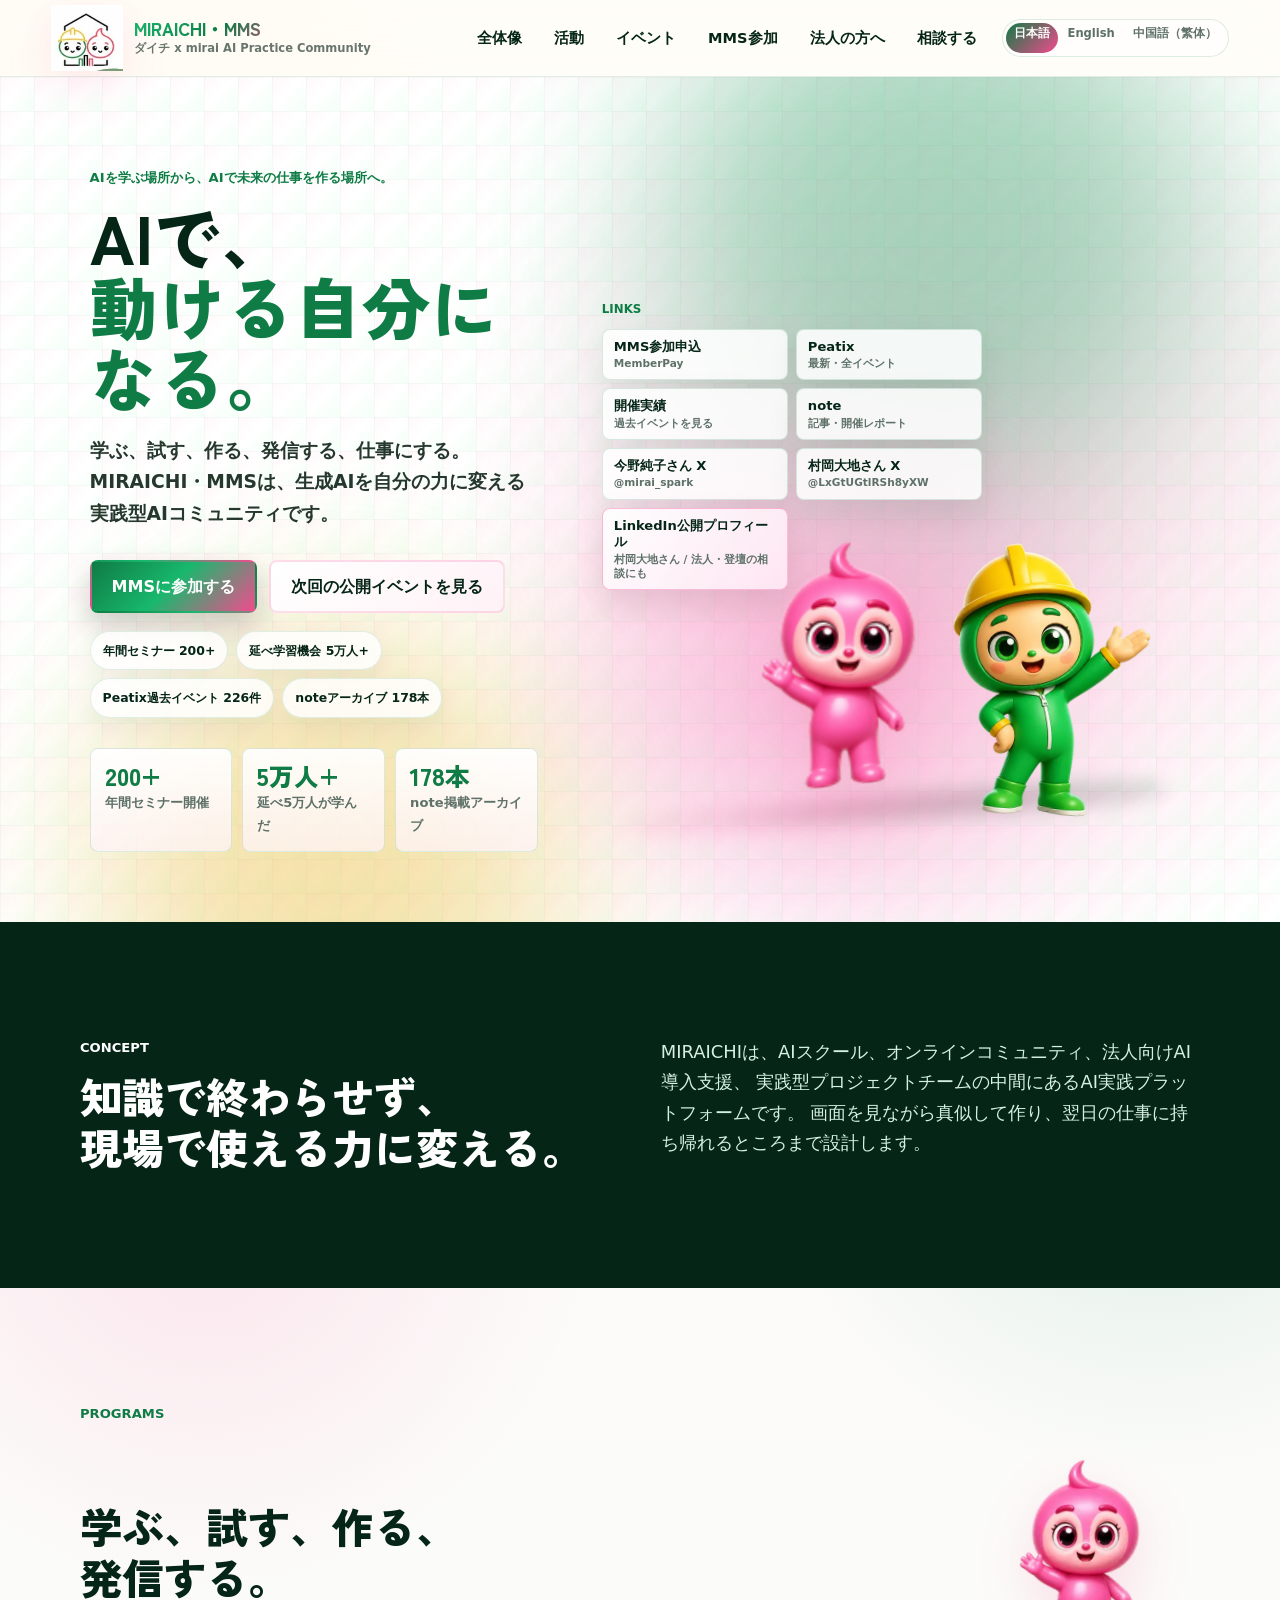
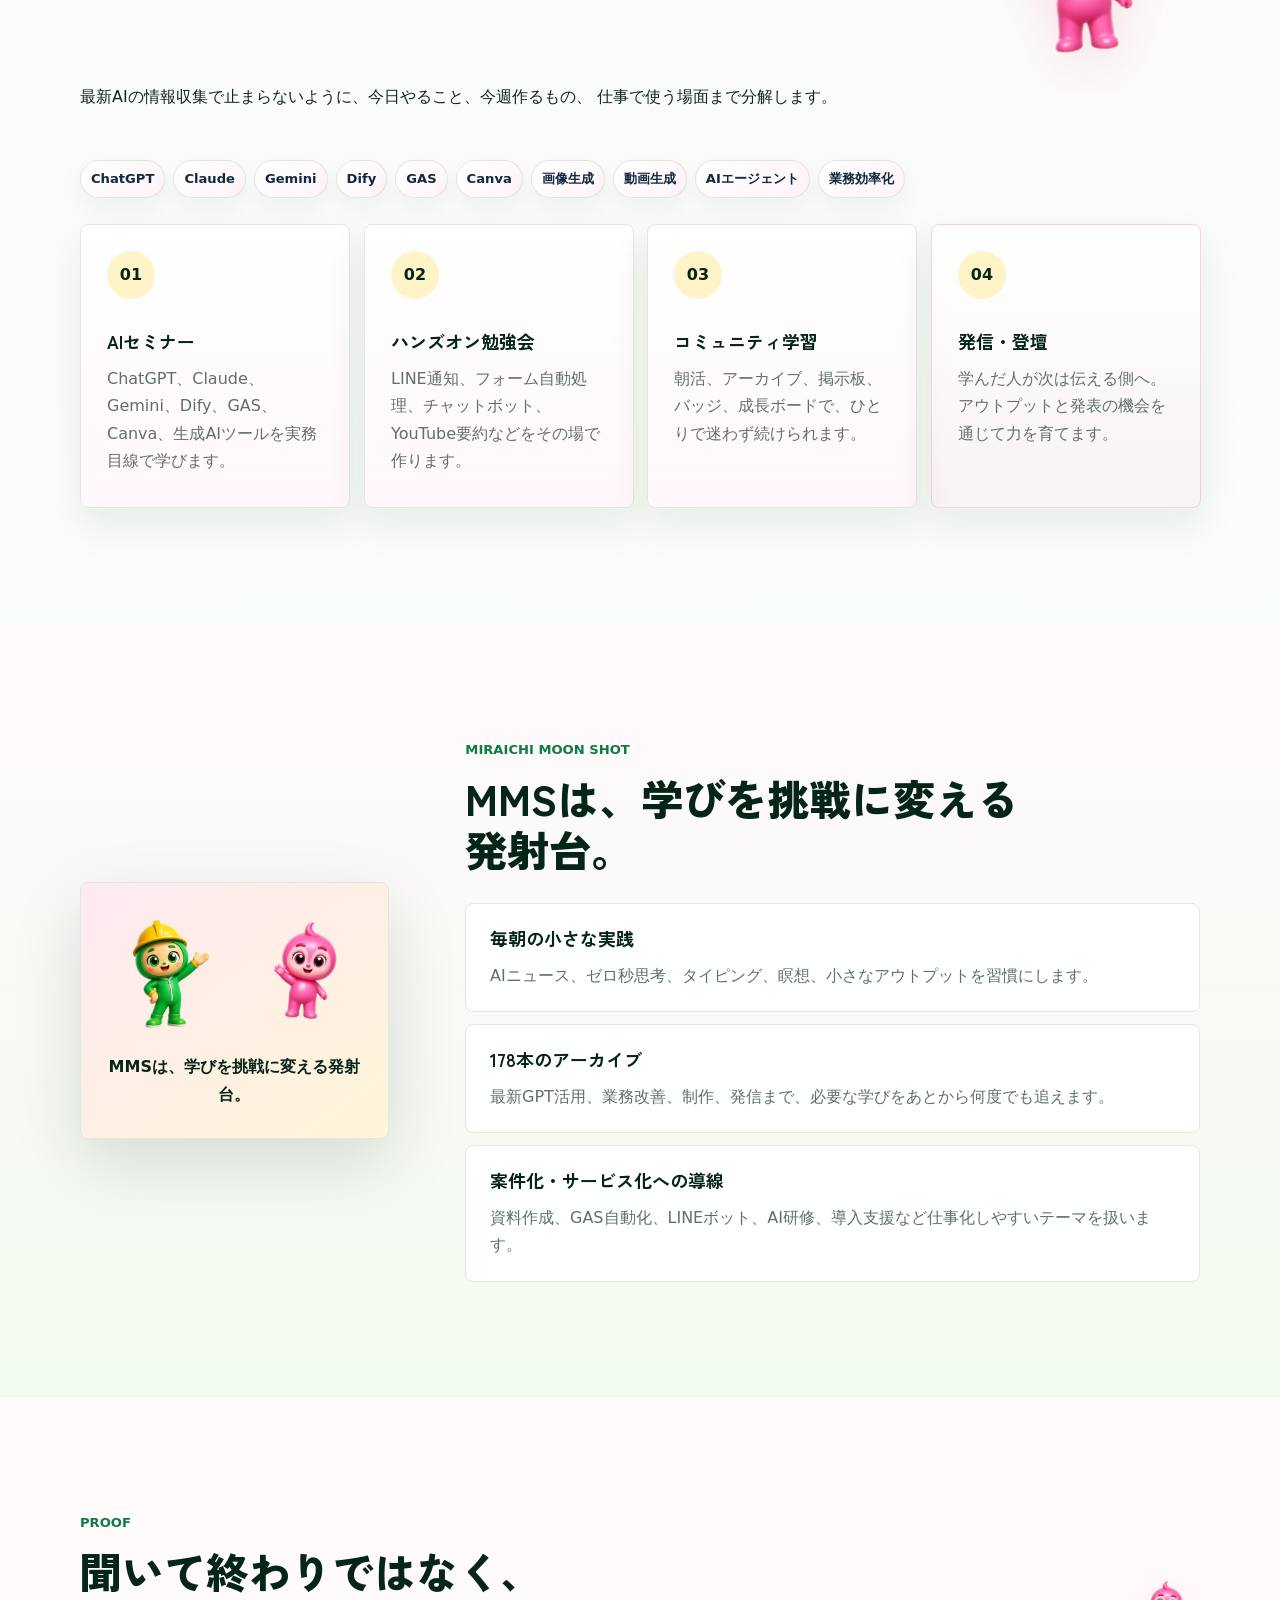
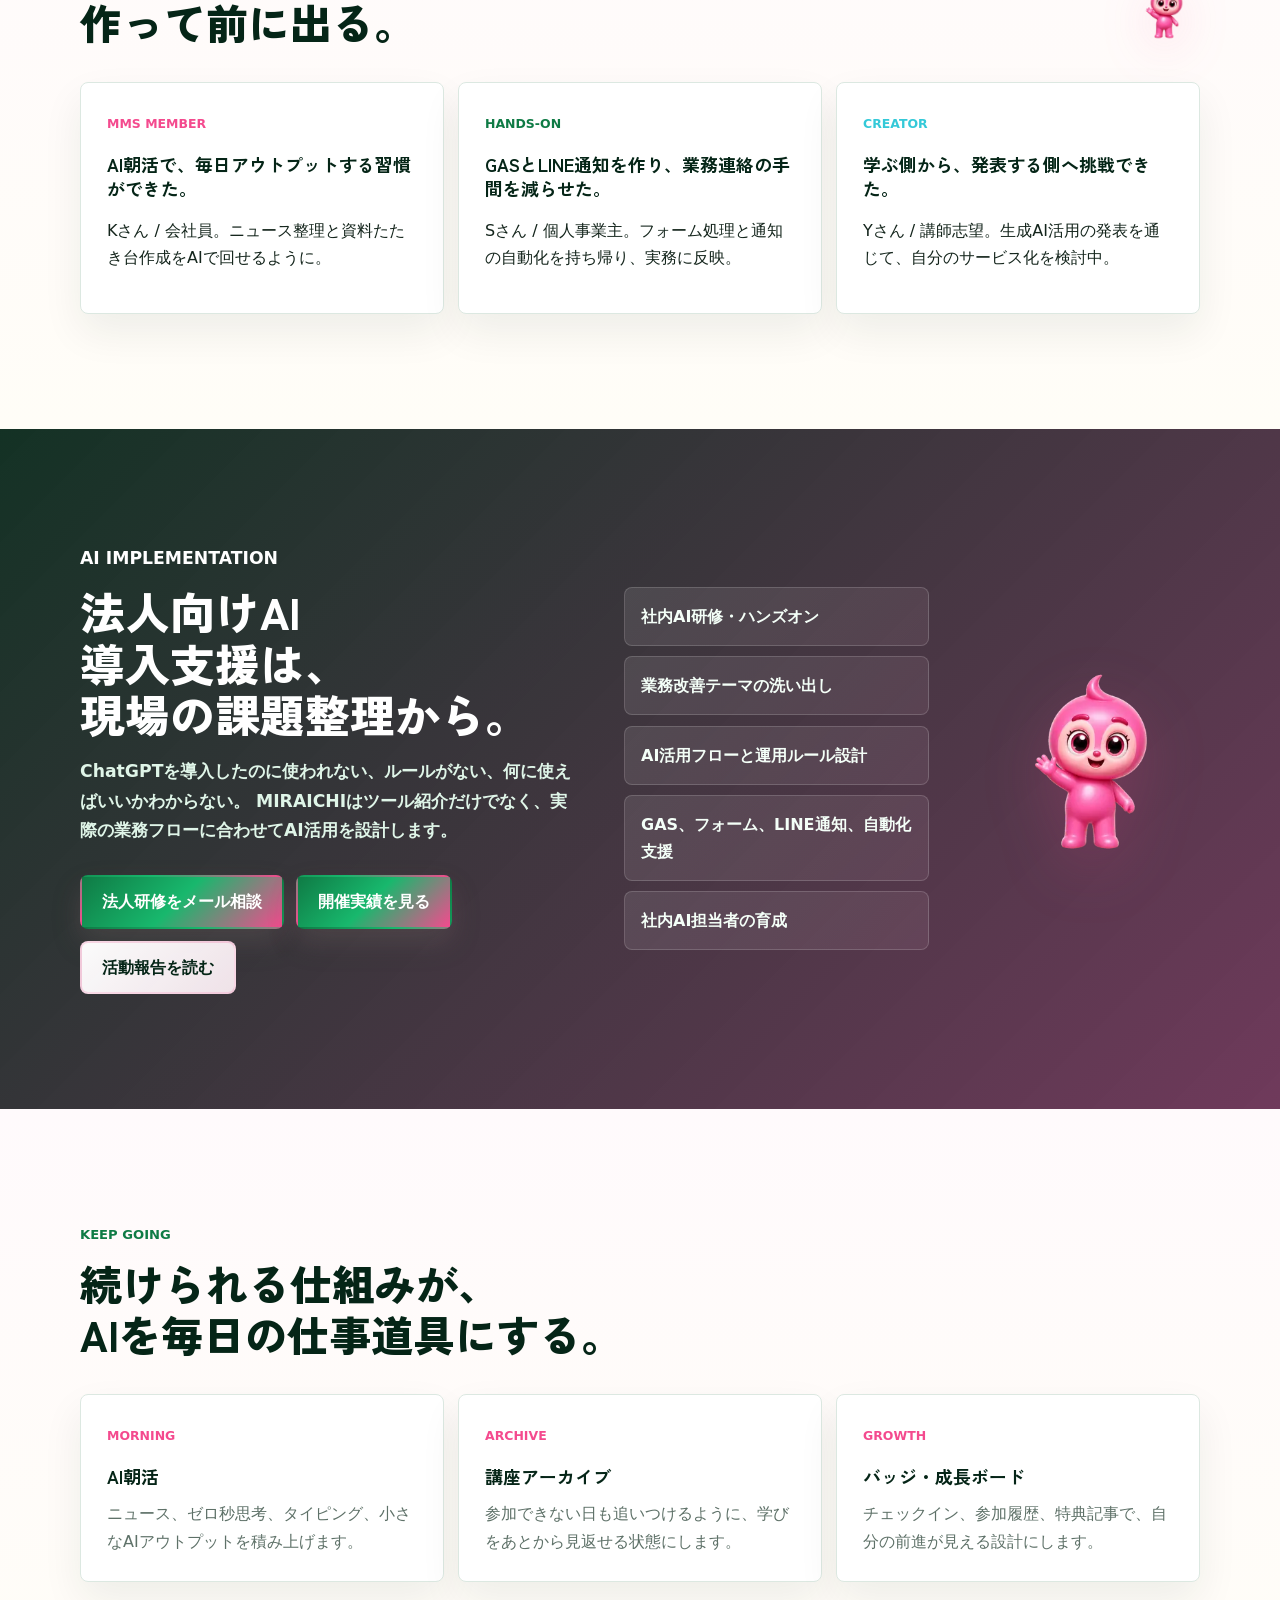
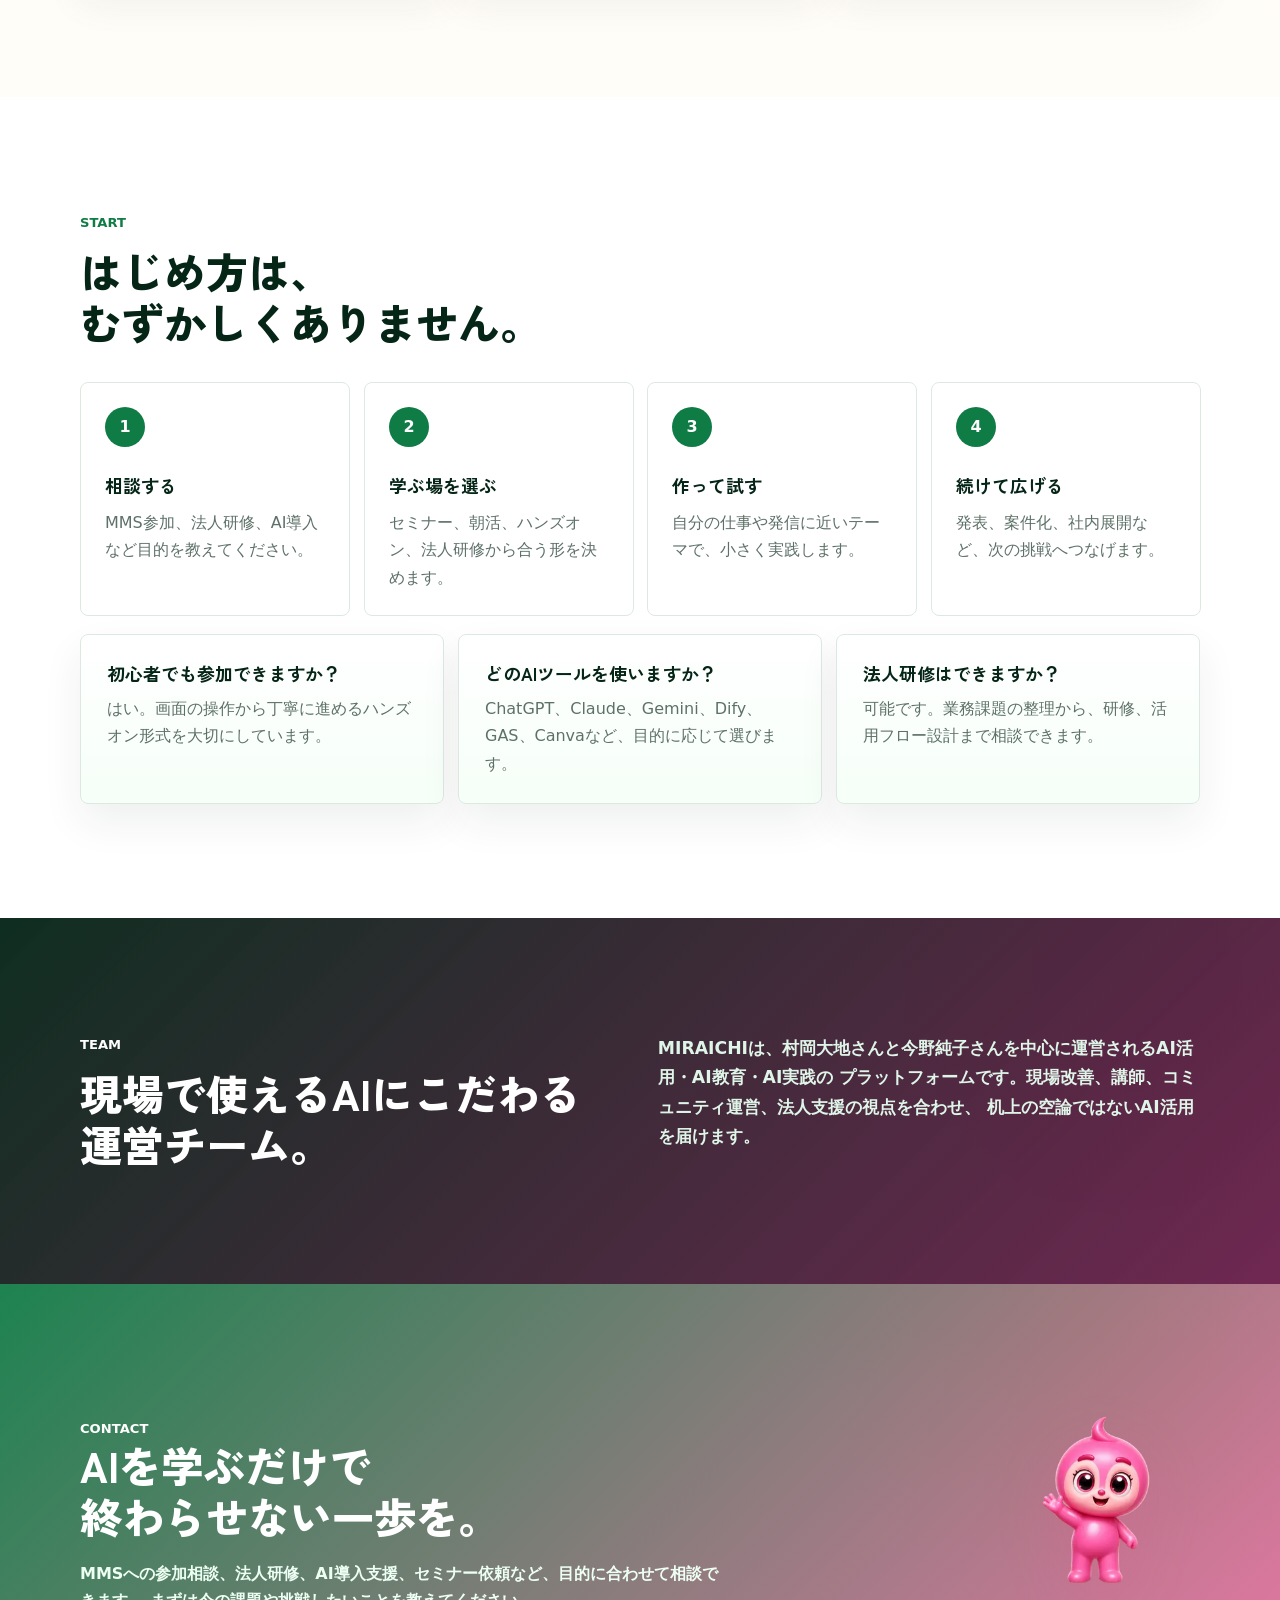
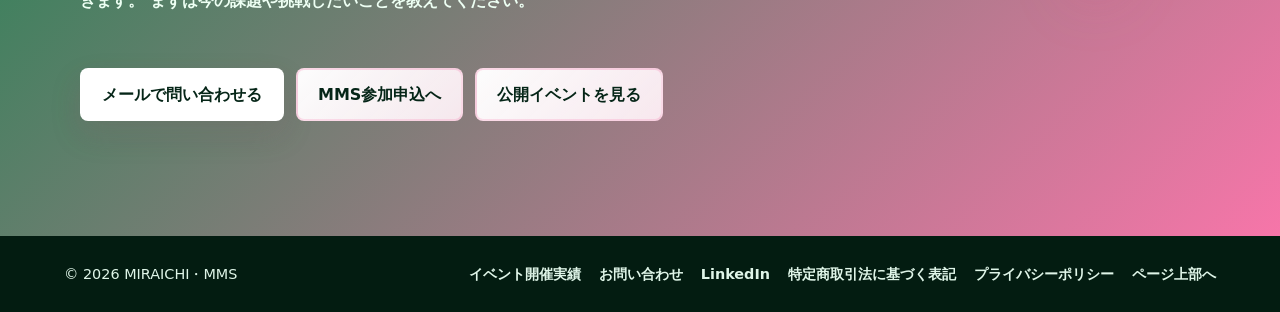
==== commit bb6c7df8: "Highlight social profiles" ====
--- a/index.html
+++ b/index.html
@@ -121,8 +121,9 @@
             <a href="https://peatix.com/group/16331864/events" target="_blank" rel="noopener">Peatix</a>
             <a href="events.html">開催実績</a>
             <a href="https://note.com/miraichi_ai" target="_blank" rel="noopener">note</a>
-            <a href="https://x.com/mirai_spark" target="_blank" rel="noopener">X</a>
-            <a href="https://www.linkedin.com/in/daichi-m-751663268/" target="_blank" rel="noopener">LinkedIn</a>
+            <a href="https://x.com/mirai_spark" target="_blank" rel="noopener">今野純子さんX</a>
+            <a href="https://x.com/LxGtUGtlRSh8yXW" target="_blank" rel="noopener">村岡大地さんX</a>
+            <a class="link-featured" href="https://www.linkedin.com/in/daichi-muraoka-751663268/" target="_blank" rel="noopener">LinkedIn公開プロフィール</a>
           </div>
 
           <dl class="hero-stats" aria-label="MIRAICHIの実績">
@@ -168,9 +169,9 @@
               <strong>村岡大地さん X</strong>
               <span>@LxGtUGtlRSh8yXW</span>
             </a>
-            <a href="https://www.linkedin.com/in/daichi-m-751663268/" target="_blank" rel="noopener">
-              <strong>LinkedIn</strong>
-              <span>村岡大地さん</span>
+            <a class="link-featured" href="https://www.linkedin.com/in/daichi-muraoka-751663268/" target="_blank" rel="noopener">
+              <strong>LinkedIn公開プロフィール</strong>
+              <span>村岡大地さん / 法人・登壇の相談にも</span>
             </a>
           </div>
           <span class="mascot-shadow" aria-hidden="true"></span>
@@ -517,7 +518,7 @@
       <nav class="footer-links" aria-label="フッターリンク">
         <a href="events.html">イベント開催実績</a>
         <a href="mailto:miraispark0715@gmail.com?subject=MIRAICHI%E3%83%BBMMS%E3%81%B8%E3%81%AE%E5%95%8F%E3%81%84%E5%90%88%E3%82%8F%E3%81%9B">お問い合わせ</a>
-        <a href="https://www.linkedin.com/in/daichi-m-751663268/" target="_blank" rel="noopener">LinkedIn</a>
+        <a href="https://www.linkedin.com/in/daichi-muraoka-751663268/" target="_blank" rel="noopener">LinkedIn</a>
         <a href="commercial-transactions.html">特定商取引法に基づく表記</a>
         <a href="privacy.html">プライバシーポリシー</a>
         <a href="#top">ページ上部へ</a>
--- a/styles.css
+++ b/styles.css
@@ -408,12 +408,16 @@
   display: inline-flex;
   align-items: center;
   justify-content: center;
+  max-width: 100%;
   min-height: 48px;
+  min-width: 0;
   border: 2px solid transparent;
   border-radius: 8px;
   font-weight: 900;
   padding: 11px 20px;
+  text-align: center;
   text-decoration: none;
+  overflow-wrap: anywhere;
   transition:
     transform 180ms ease,
     box-shadow 180ms ease,
@@ -529,6 +533,17 @@
     border-color 180ms ease,
     box-shadow 180ms ease,
     background 180ms ease;
+}
+
+.hero-links-panel a.link-featured,
+.mobile-hero-links a.link-featured {
+  border-color: rgba(244, 74, 142, 0.34);
+  background:
+    linear-gradient(135deg, rgba(255, 255, 255, 0.94), rgba(255, 235, 246, 0.9)),
+    linear-gradient(135deg, rgba(24, 184, 109, 0.1), rgba(244, 74, 142, 0.14));
+  box-shadow:
+    0 16px 38px rgba(244, 74, 142, 0.14),
+    0 12px 30px rgba(15, 123, 69, 0.1);
 }
 
 .hero-links-panel a {
@@ -1225,6 +1240,10 @@
   align-items: center;
 }
 
+.source-grid > * {
+  min-width: 0;
+}
+
 .event-source-section h2,
 .event-source-section .section-kicker {
   color: var(--white);
@@ -2181,6 +2200,12 @@
     width: 100%;
   }
 
+  .source-actions,
+  .source-actions .button {
+    width: 100%;
+    min-width: 0;
+  }
+
   .past-event-item {
     grid-template-columns: 1fr;
     gap: 4px;
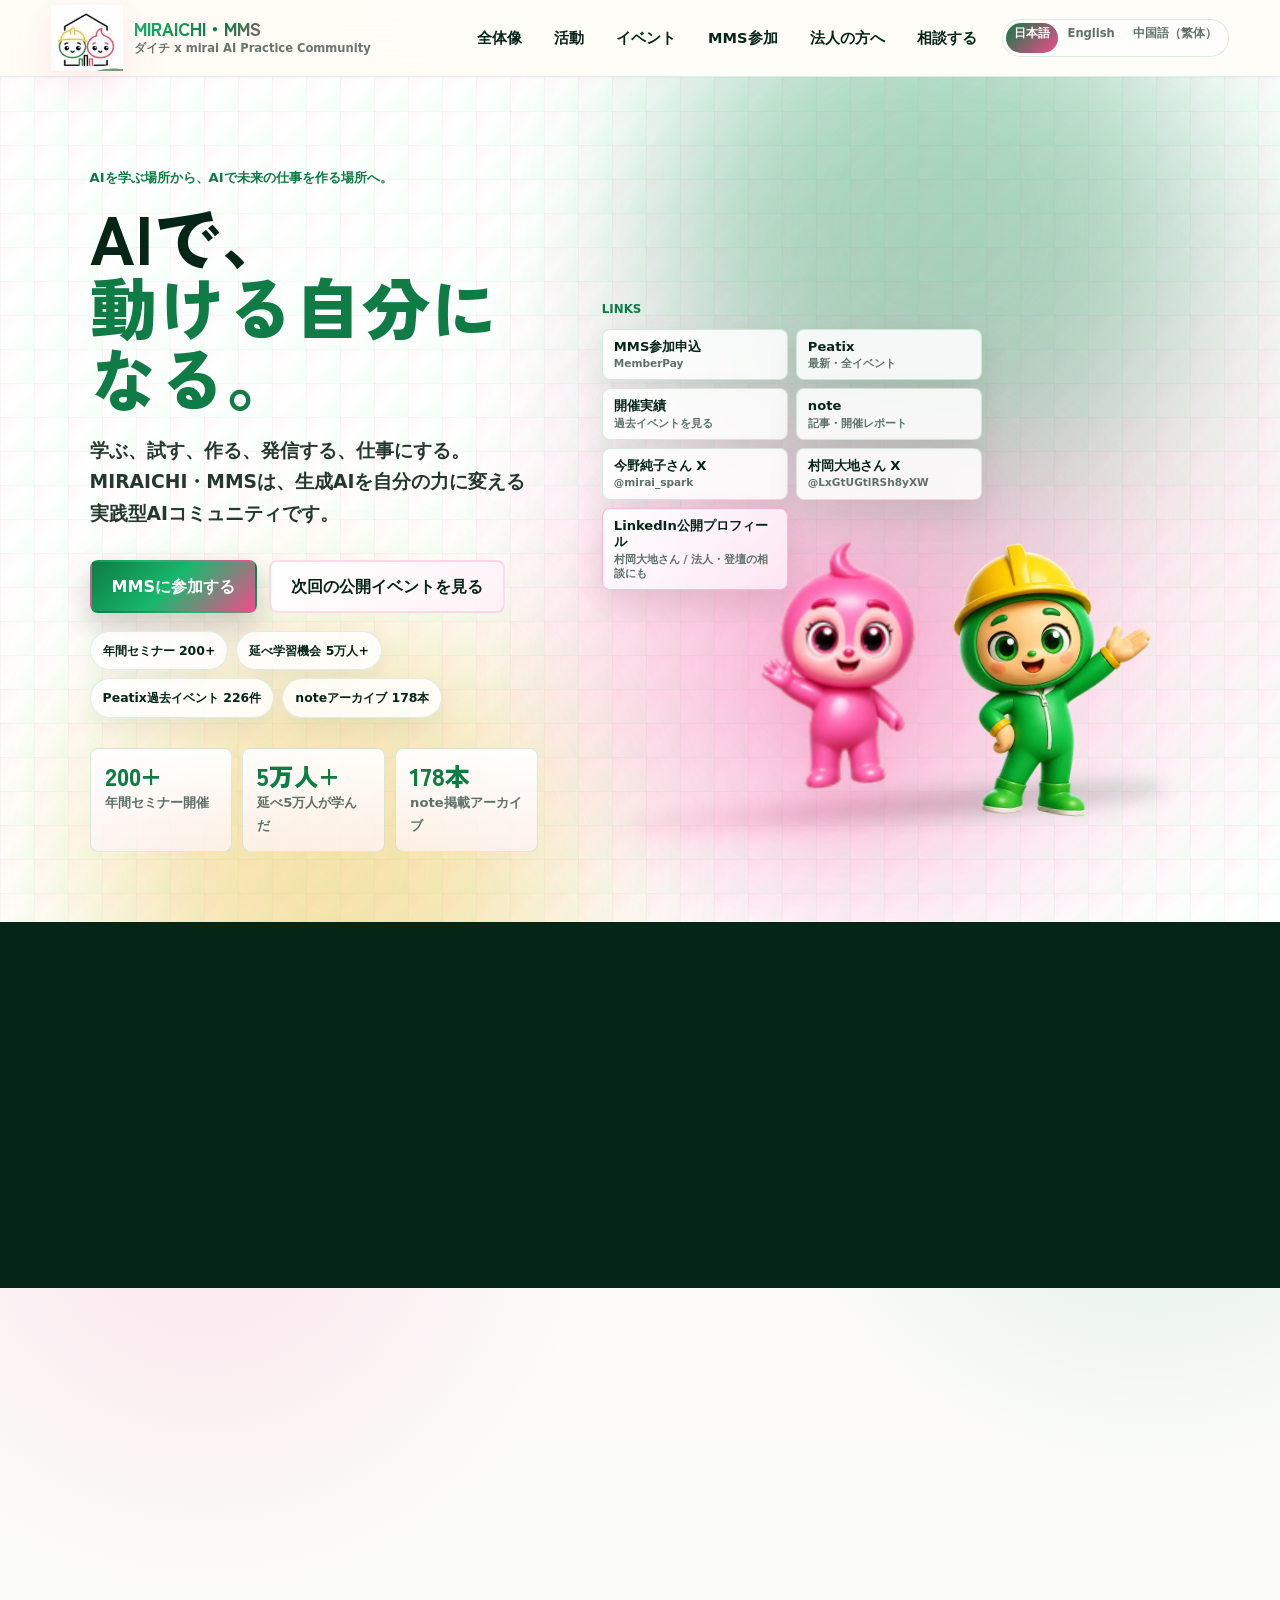
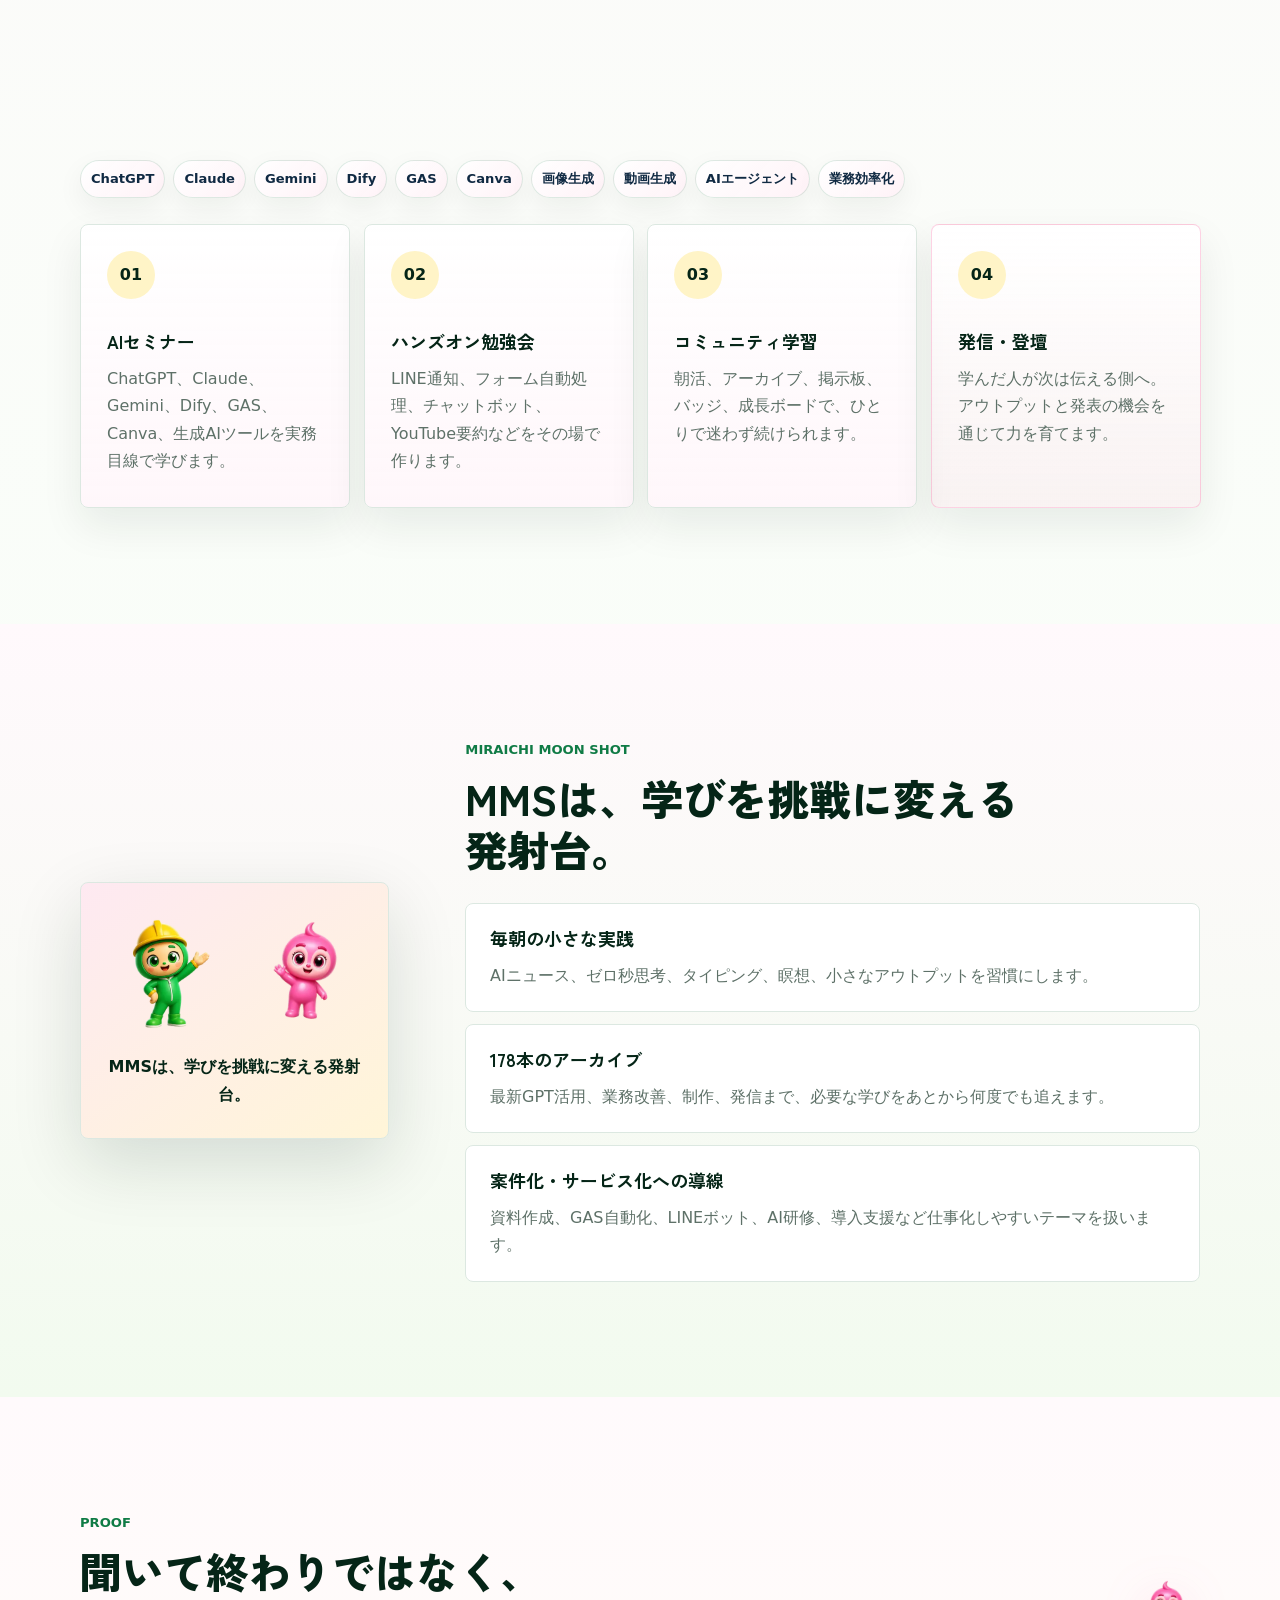
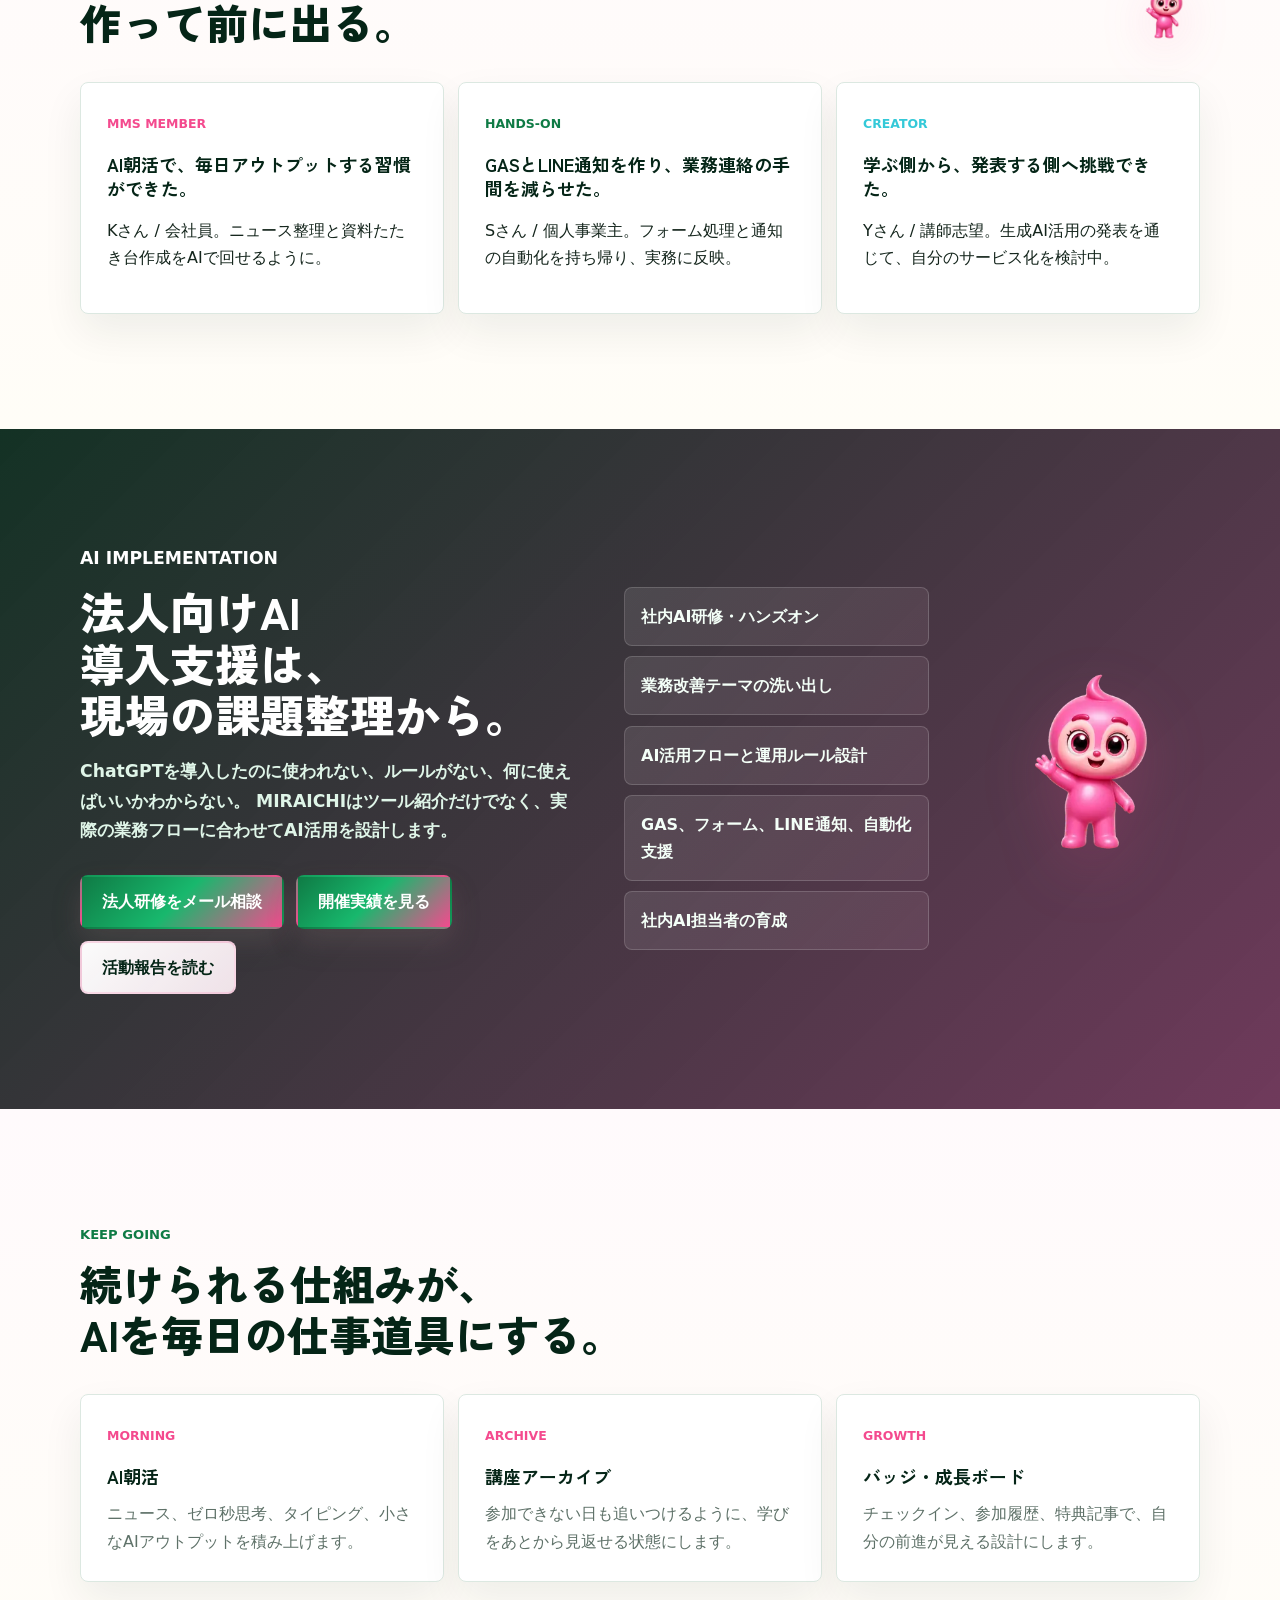
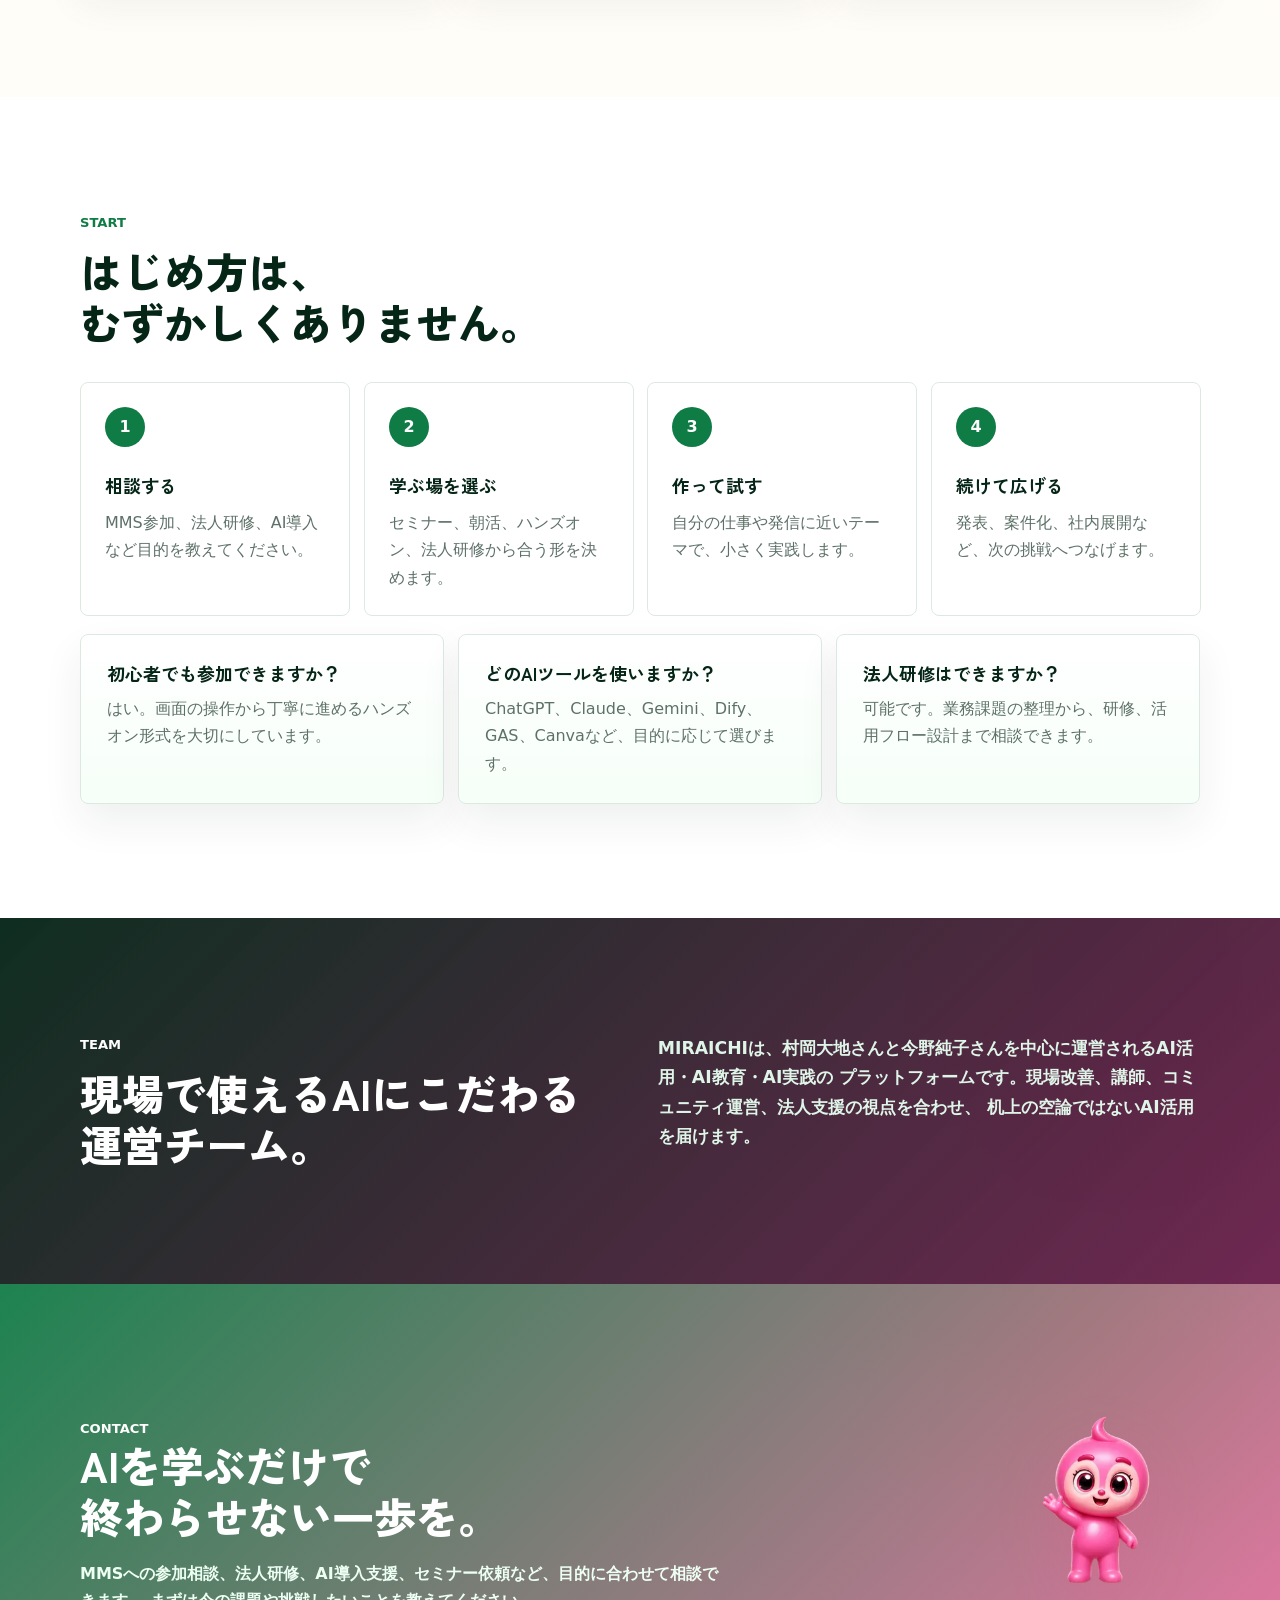
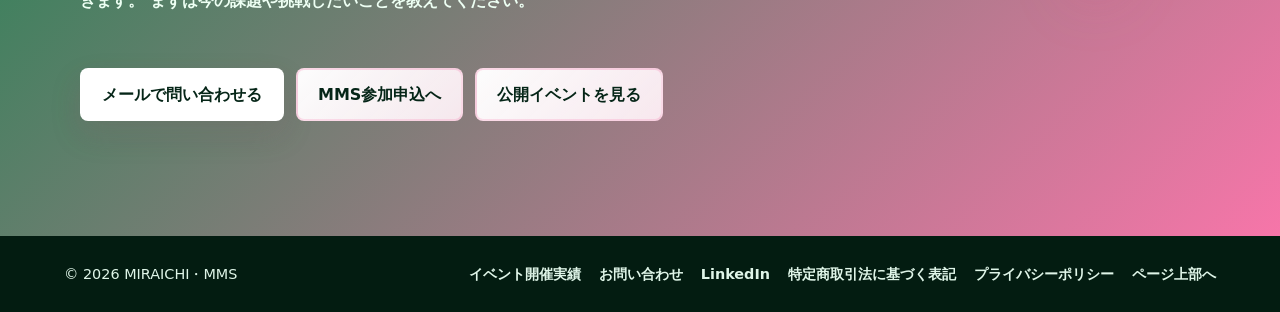
==== commit 217341d0: "Open LinkedIn profile directly from translated pages" ====
--- a/index.html
+++ b/index.html
@@ -123,7 +123,7 @@
             <a href="https://note.com/miraichi_ai" target="_blank" rel="noopener">note</a>
             <a href="https://x.com/mirai_spark" target="_blank" rel="noopener">今野純子さんX</a>
             <a href="https://x.com/LxGtUGtlRSh8yXW" target="_blank" rel="noopener">村岡大地さんX</a>
-            <a class="link-featured" href="https://www.linkedin.com/in/daichi-muraoka-751663268/" target="_blank" rel="noopener">LinkedIn公開プロフィール</a>
+            <a class="link-featured" href="https://www.linkedin.com/in/daichi-muraoka-751663268/" data-linkedin-profile="daichi-muraoka-751663268" target="_blank" rel="noopener">LinkedIn公開プロフィール</a>
           </div>
 
           <dl class="hero-stats" aria-label="MIRAICHIの実績">
@@ -169,7 +169,7 @@
               <strong>村岡大地さん X</strong>
               <span>@LxGtUGtlRSh8yXW</span>
             </a>
-            <a class="link-featured" href="https://www.linkedin.com/in/daichi-muraoka-751663268/" target="_blank" rel="noopener">
+            <a class="link-featured" href="https://www.linkedin.com/in/daichi-muraoka-751663268/" data-linkedin-profile="daichi-muraoka-751663268" target="_blank" rel="noopener">
               <strong>LinkedIn公開プロフィール</strong>
               <span>村岡大地さん / 法人・登壇の相談にも</span>
             </a>
@@ -518,7 +518,7 @@
       <nav class="footer-links" aria-label="フッターリンク">
         <a href="events.html">イベント開催実績</a>
         <a href="mailto:miraispark0715@gmail.com?subject=MIRAICHI%E3%83%BBMMS%E3%81%B8%E3%81%AE%E5%95%8F%E3%81%84%E5%90%88%E3%82%8F%E3%81%9B">お問い合わせ</a>
-        <a href="https://www.linkedin.com/in/daichi-muraoka-751663268/" target="_blank" rel="noopener">LinkedIn</a>
+        <a href="https://www.linkedin.com/in/daichi-muraoka-751663268/" data-linkedin-profile="daichi-muraoka-751663268" target="_blank" rel="noopener">LinkedIn</a>
         <a href="commercial-transactions.html">特定商取引法に基づく表記</a>
         <a href="privacy.html">プライバシーポリシー</a>
         <a href="#top">ページ上部へ</a>
